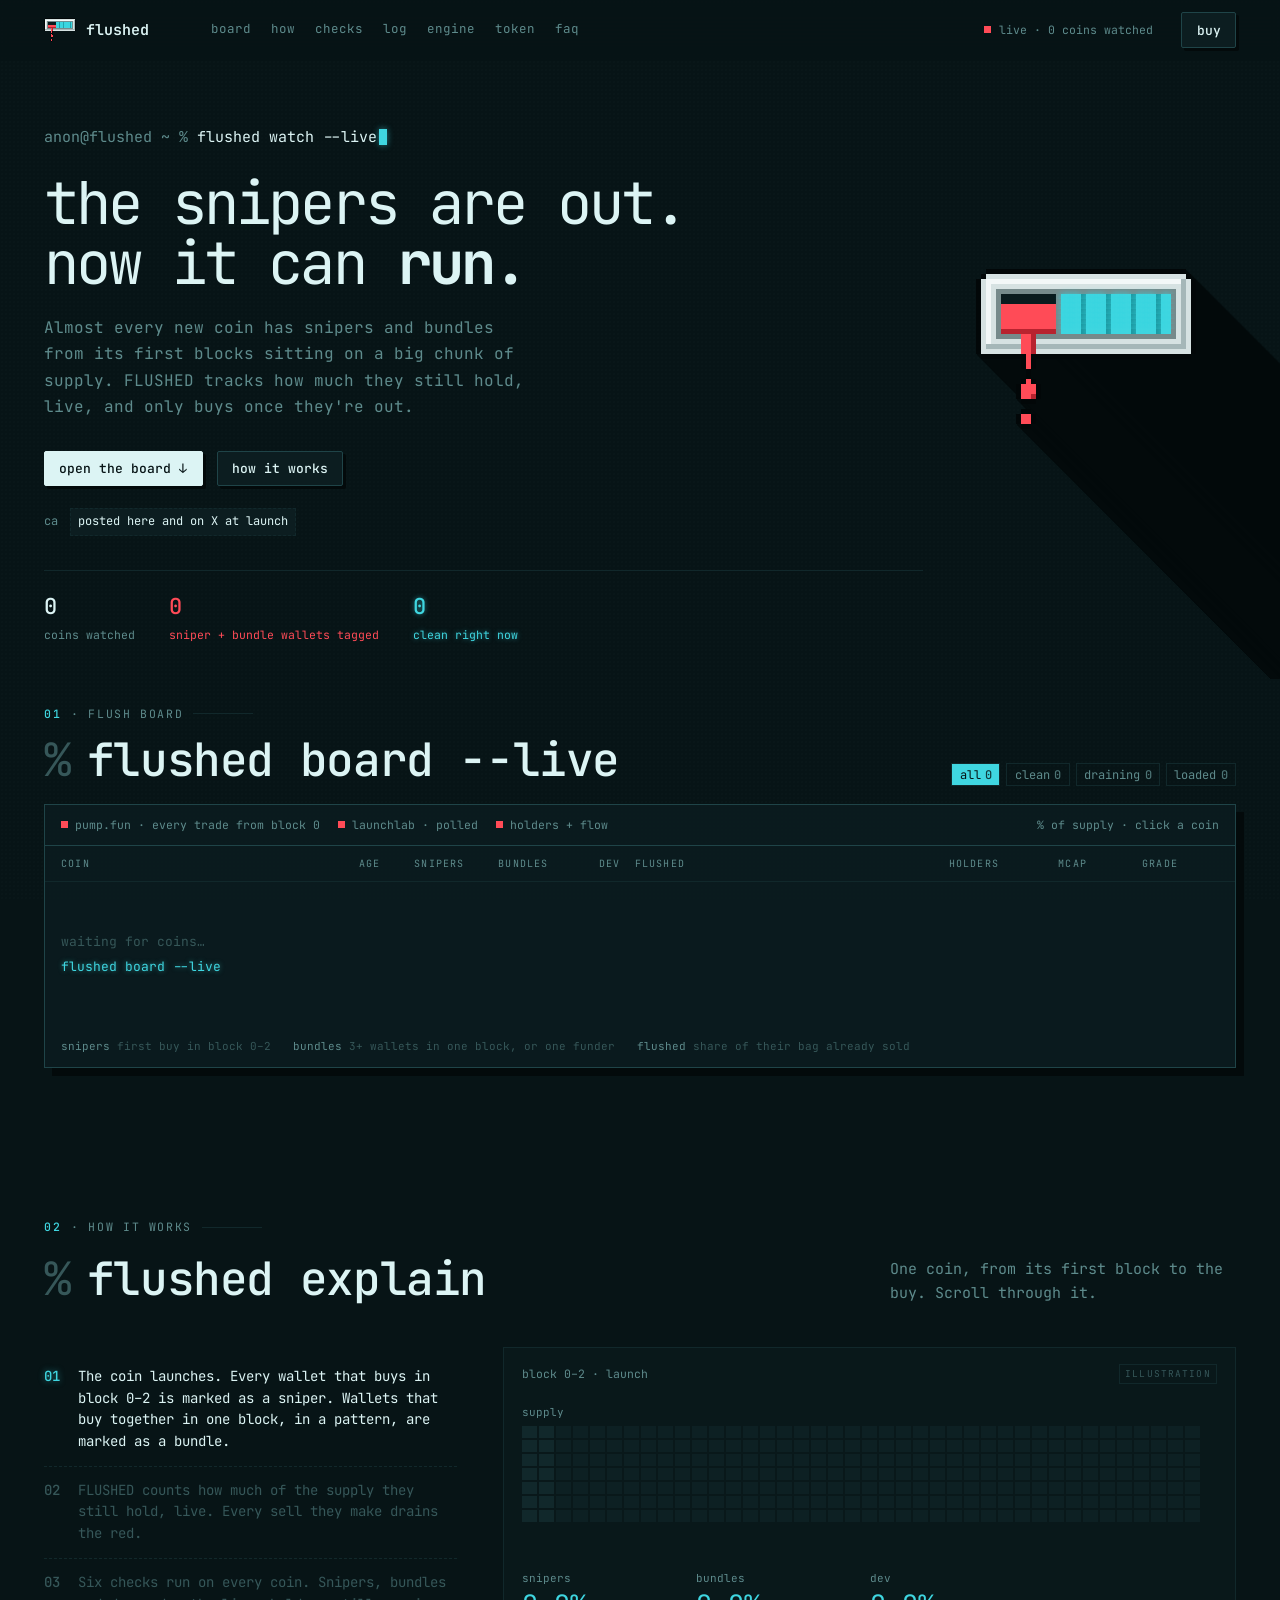
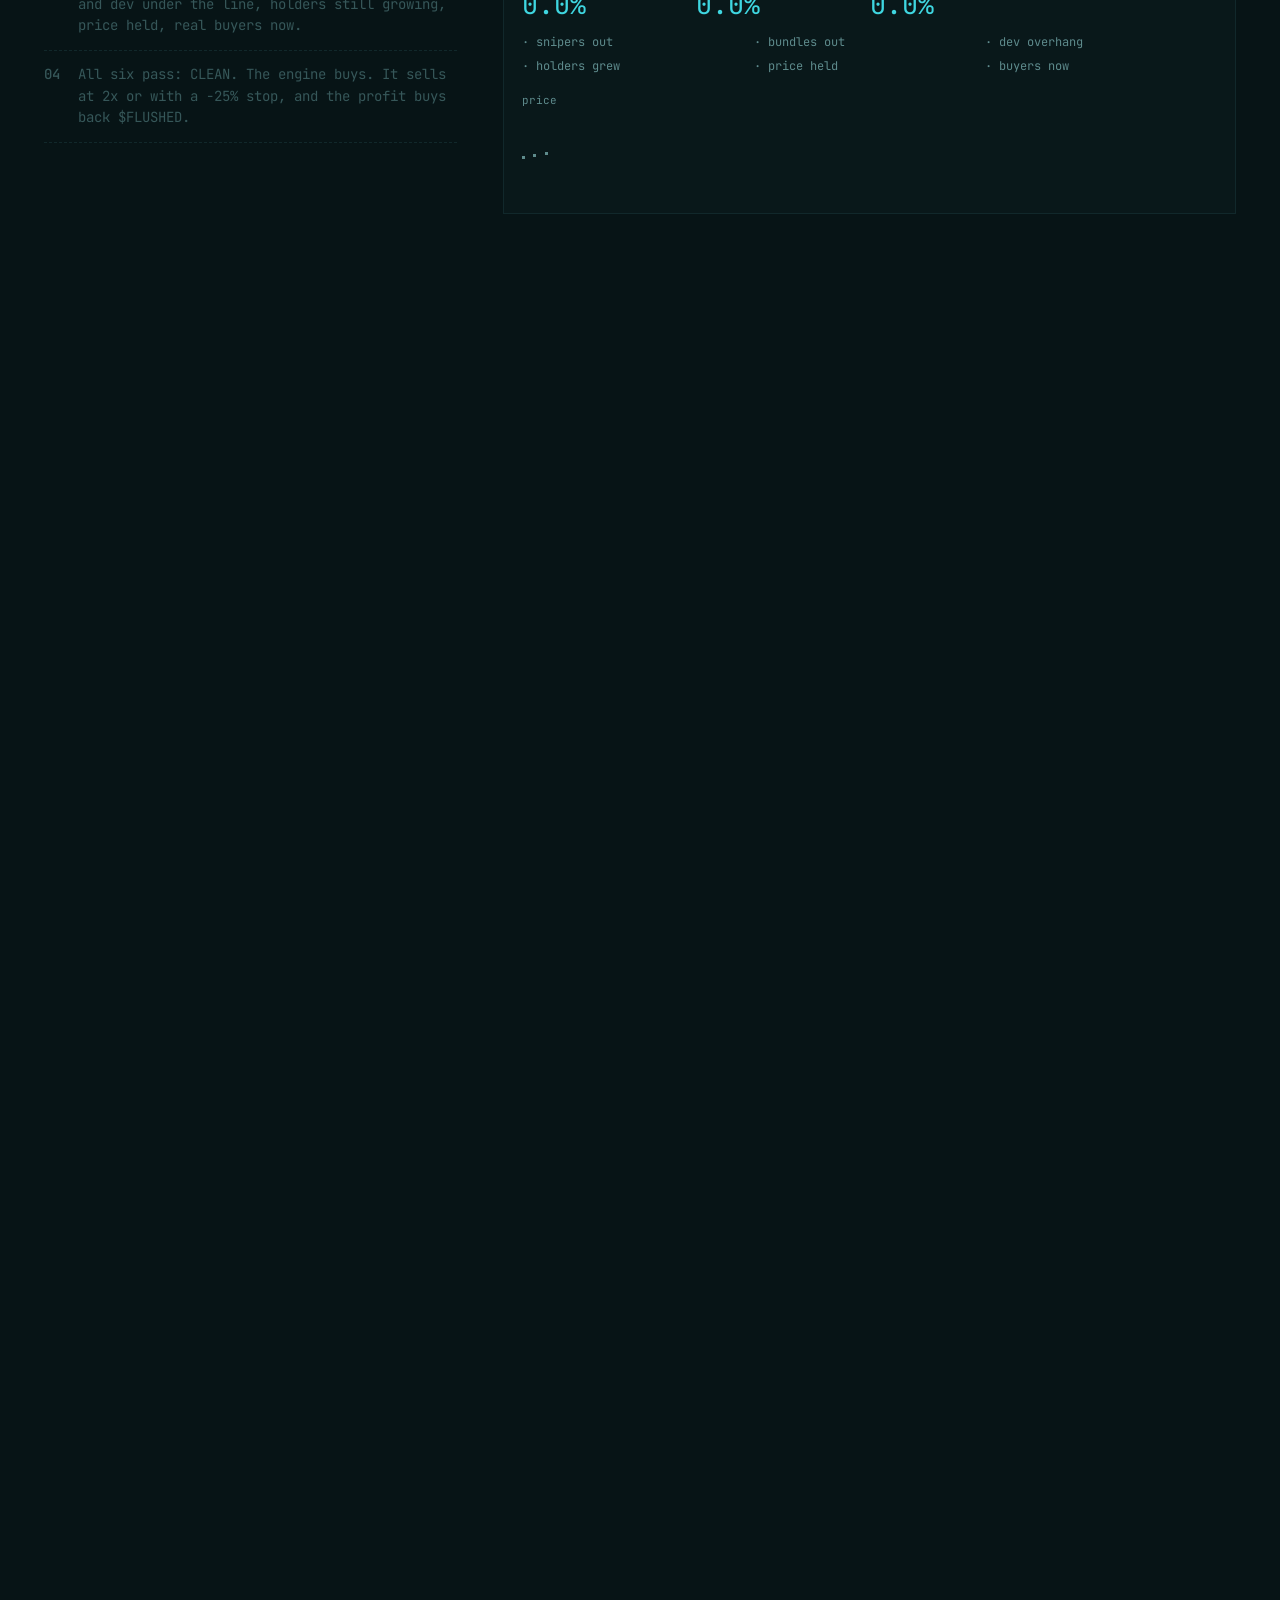
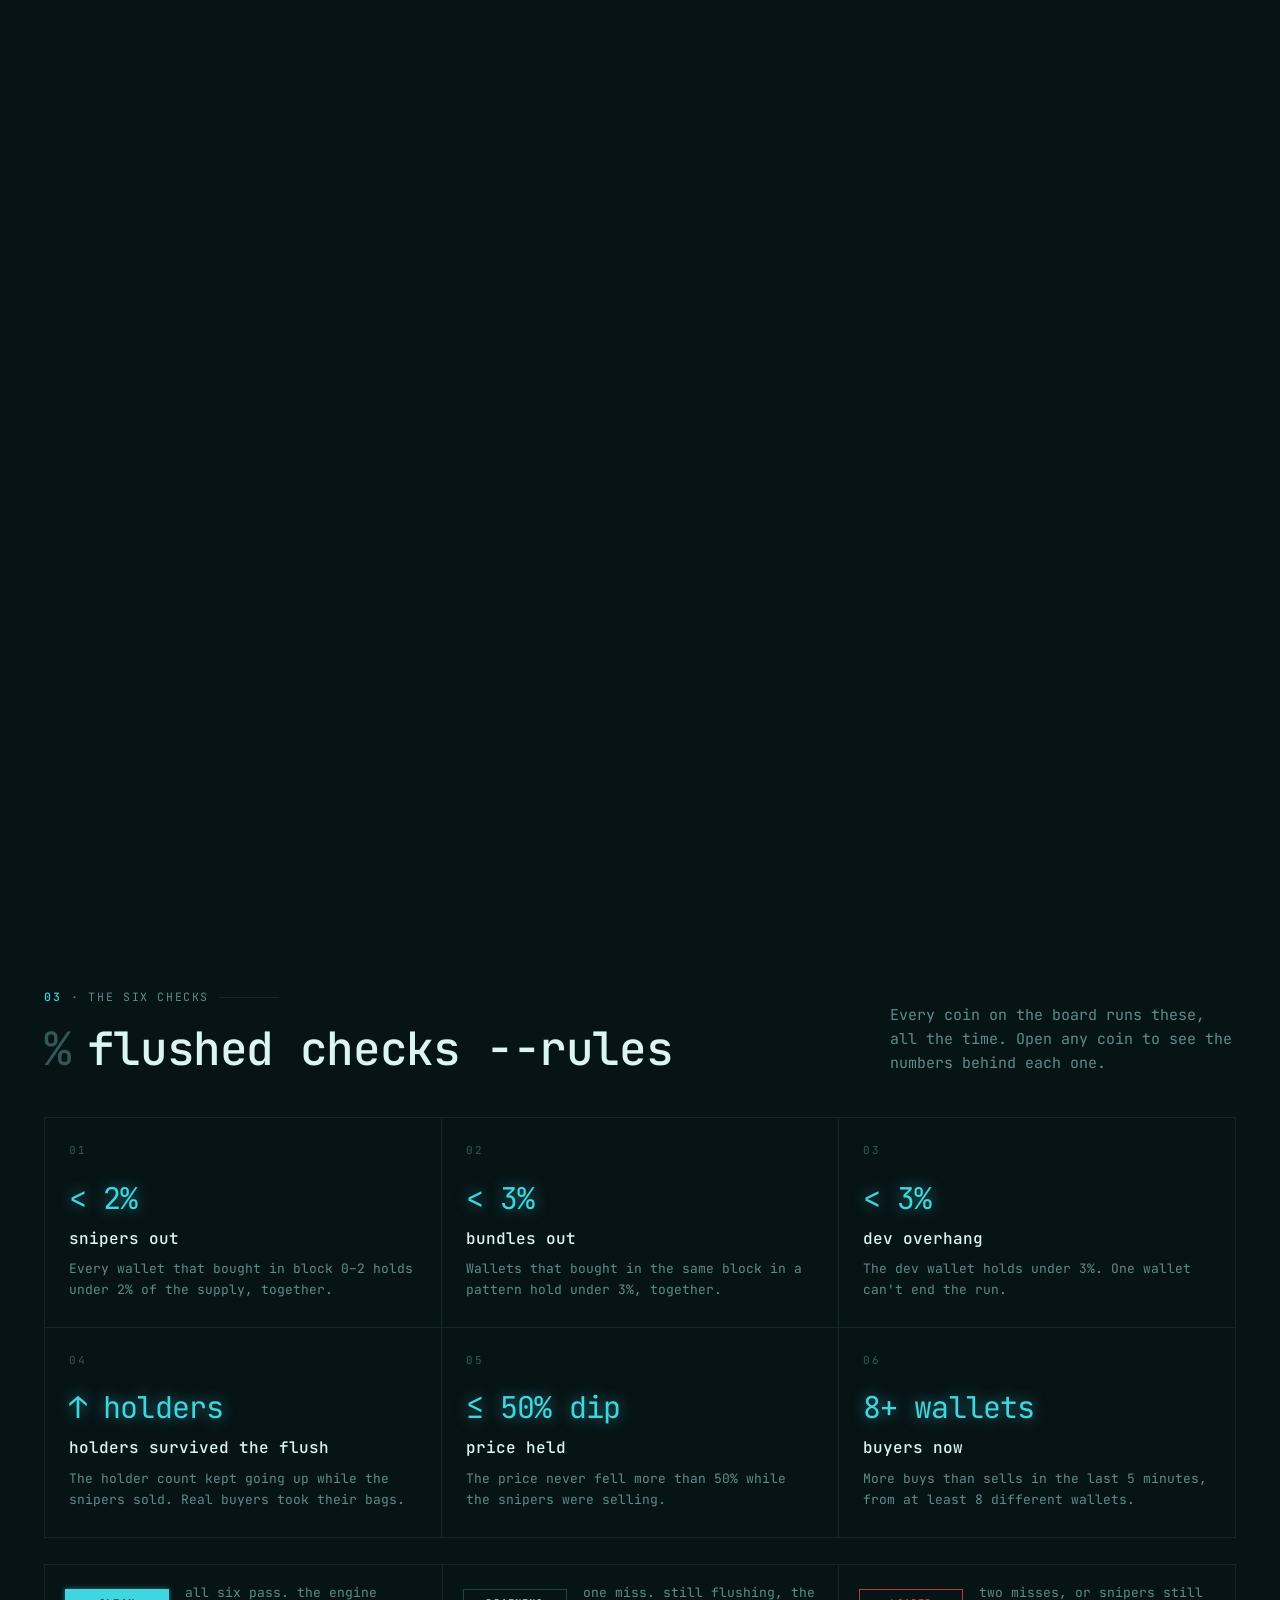
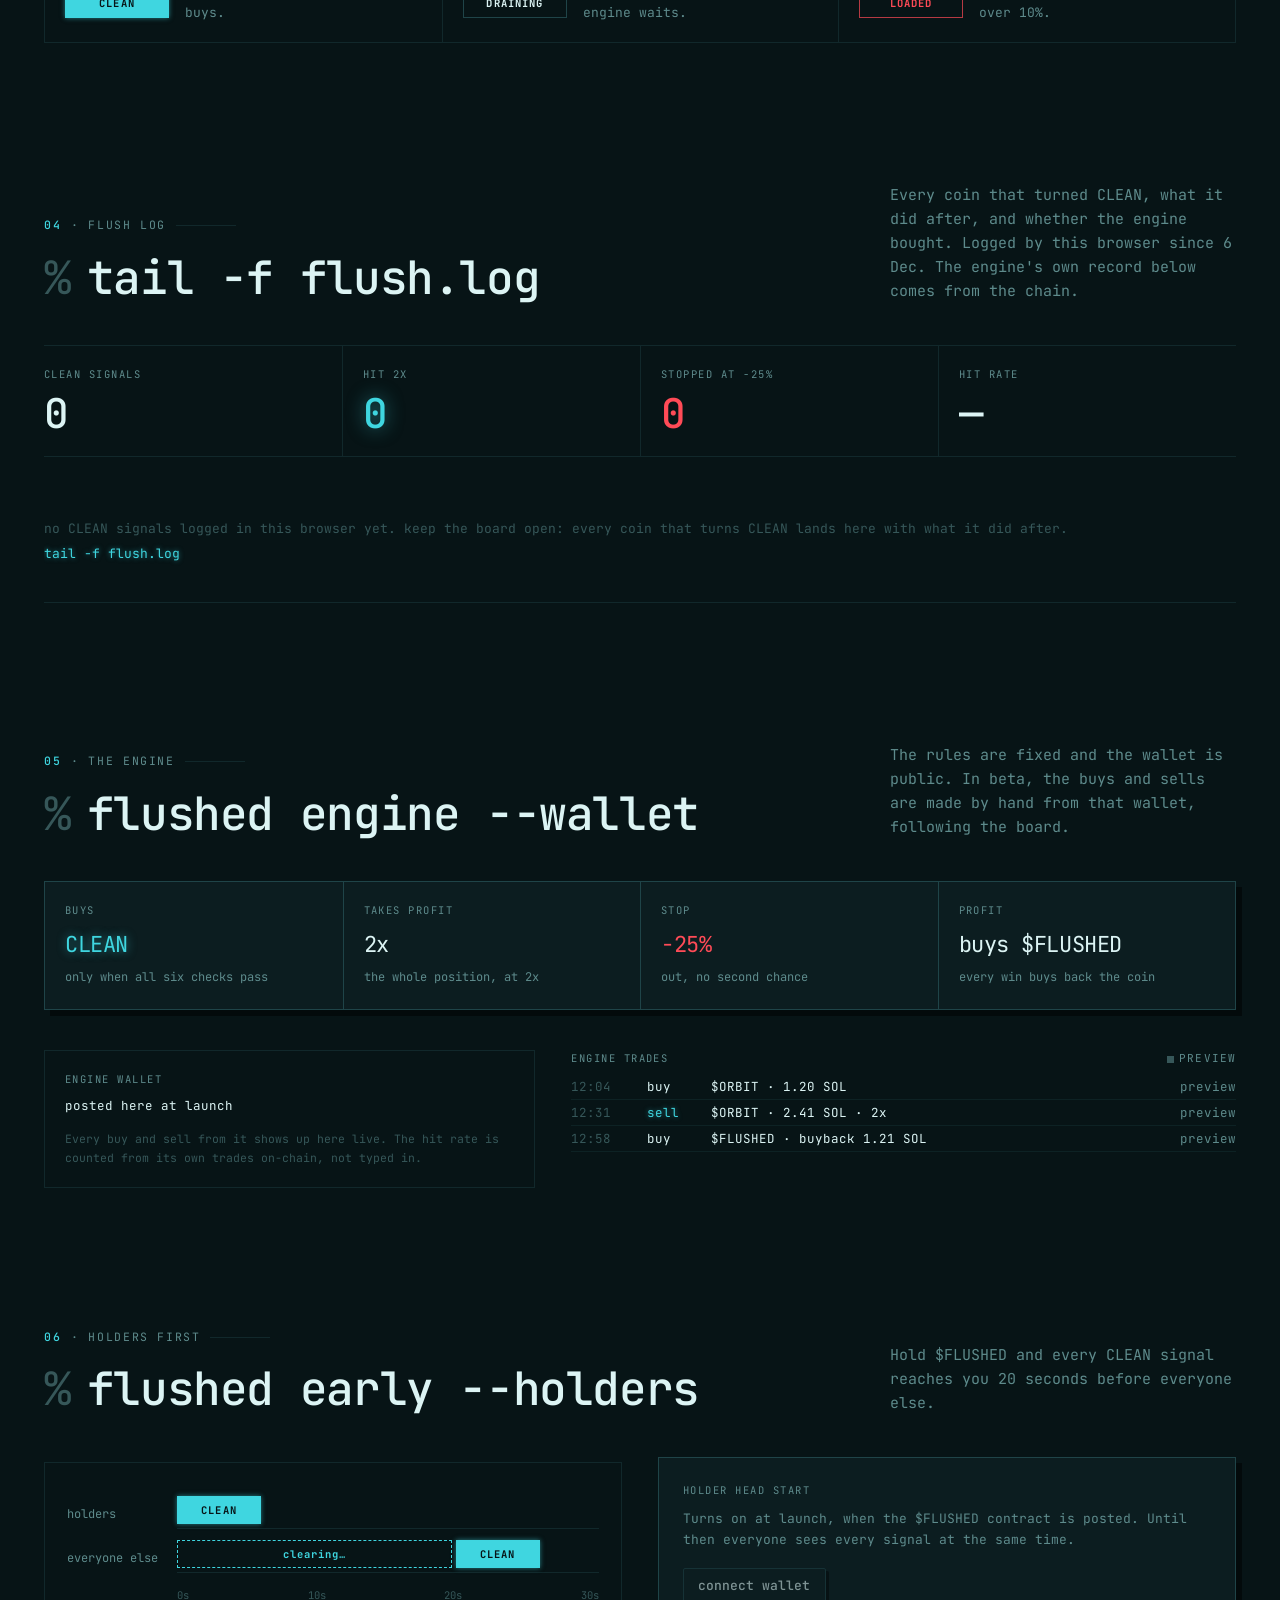
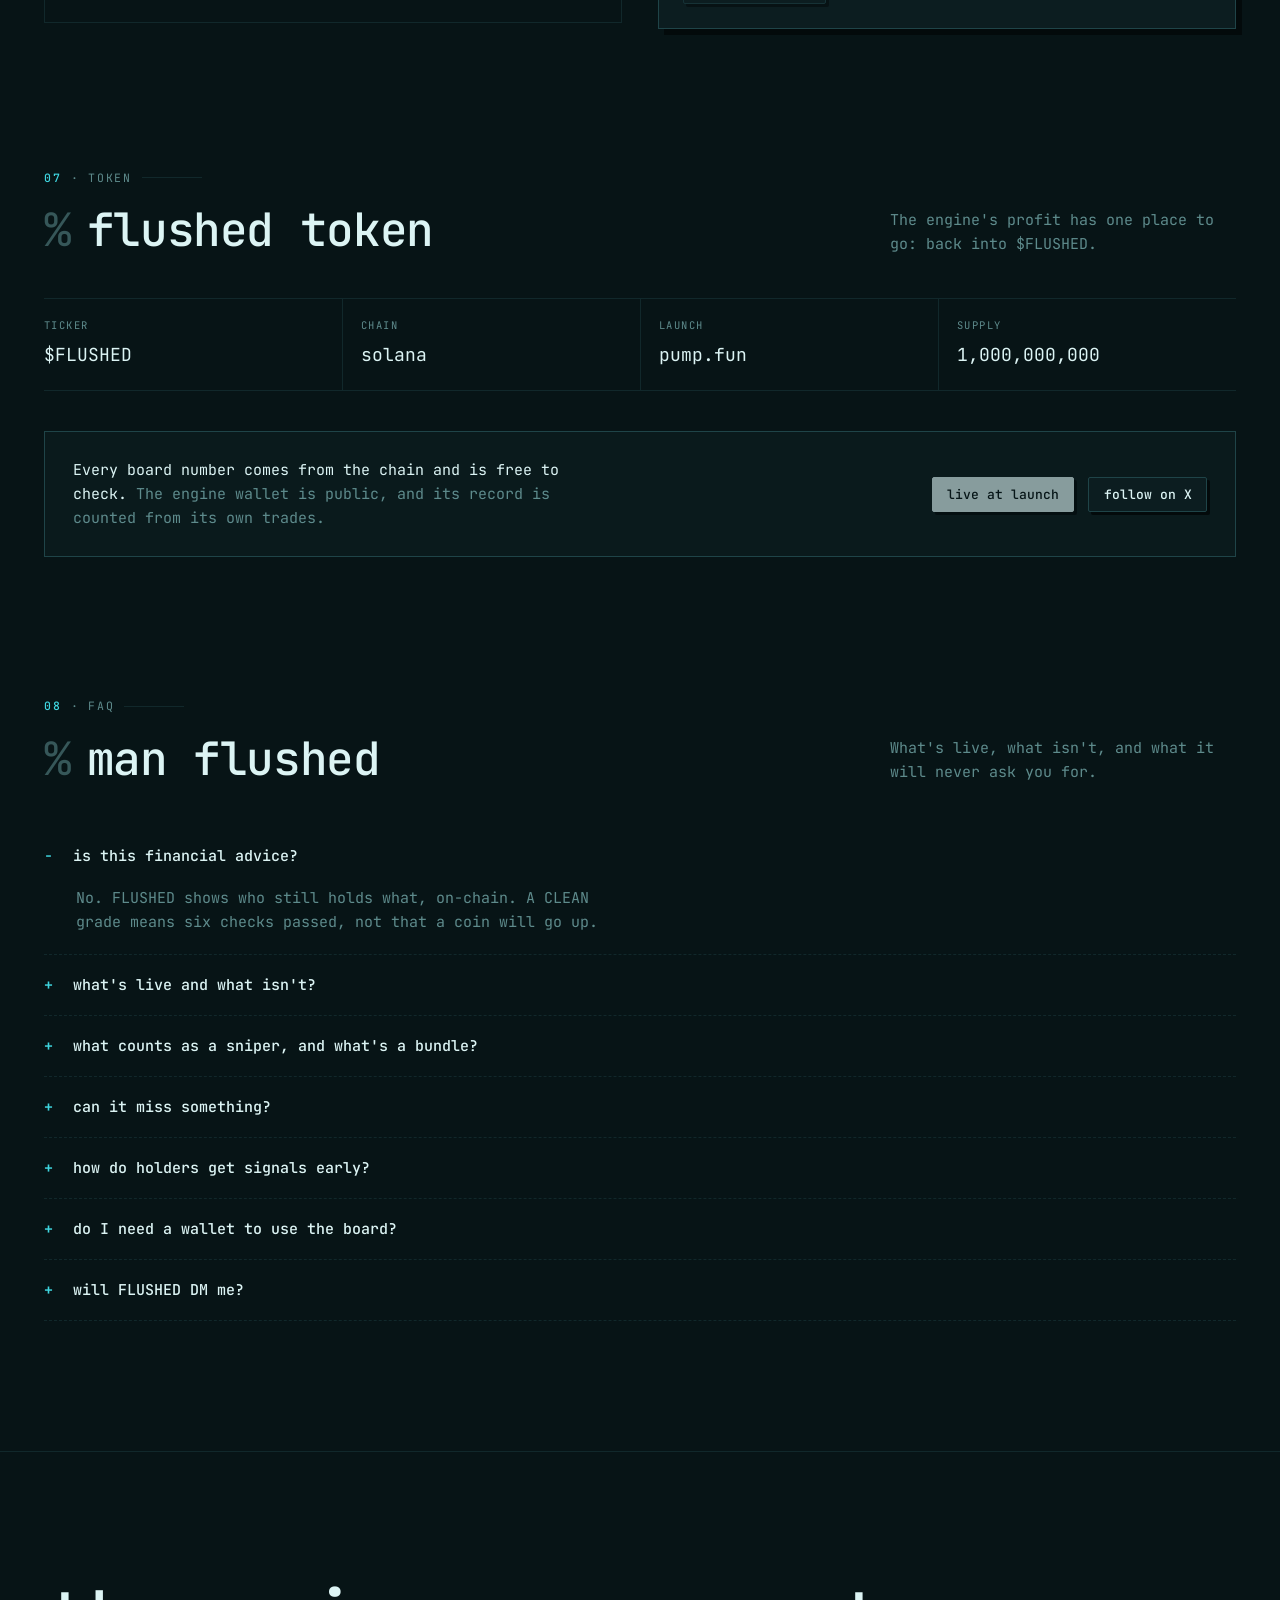
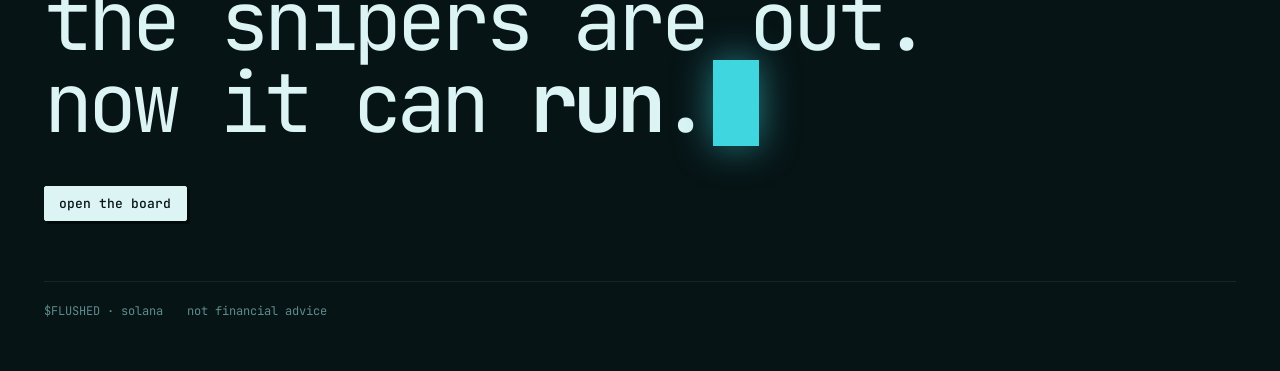
==== src/index.src.html @ ad59701e "FLUSHED: flush board site, graphics, README Co-Authored-By: Claude Opus 5.5 <noreply@anthropic.com> " ====
<!doctype html>
<html lang="en" data-theme="drain">
<head>
<meta charset="utf-8"><meta name="viewport" content="width=device-width,initial-scale=1,viewport-fit=cover">
<title>FLUSHED — buys when the snipers are out</title>
<meta name="description" content="A buy engine that tracks how much of every new coin snipers and bundles still hold, and only buys once they're out.">
<meta name="theme-color" content="#071416">
<meta property="og:title" content="FLUSHED — buys when the snipers are out"><meta property="og:description" content="Every new coin has snipers waiting to dump. FLUSHED tracks every sniper and bundle bag and buys only once they're flushed out.">
<meta property="og:type" content="website"><meta property="og:image" content="/og.png">
<meta name="twitter:card" content="summary_large_image"><meta name="twitter:image" content="/og.png">
<link rel="icon" href="/fav.png"><link rel="apple-touch-icon" href="/fav.png">
<link rel="preconnect" href="https://fonts.googleapis.com"><link rel="preconnect" href="https://fonts.gstatic.com" crossorigin>
<link href="https://fonts.googleapis.com/css2?family=JetBrains+Mono:wght@400;500;600;700&display=swap" rel="stylesheet">
<link rel="stylesheet" href="site.css">
<style>
/* ===== FLUSHED · "board" layout: the product is the hero. one wide board, rows open into a drawer. ===== */
:root{--w:1240px}
body::before{opacity:.16}
.top .wrap{height:60px}
.nav{margin:0 0 0 34px}
.top .live{display:flex;align-items:center;gap:8px;font-size:11.5px;color:var(--muted);margin-left:auto;white-space:nowrap}
.dot{width:7px;height:7px;background:var(--faint);display:inline-block;flex:none}
.dot.on{background:var(--accent);box-shadow:var(--glow);animation:blink 1.6s steps(1) infinite}
.dot.warn{background:var(--red)}
.k{font-size:10.5px;letter-spacing:.14em;text-transform:uppercase;color:var(--muted)}
.num{font-variant-numeric:tabular-nums}

/* hero */
.hero3{position:relative;overflow:hidden;padding:64px 0 34px}
.hero3 canvas.bg{position:absolute;inset:0;width:100%;height:100%;z-index:0;pointer-events:none}
.hero3 .wrap{display:grid;grid-template-columns:minmax(0,1.5fr) minmax(0,.5fr);gap:20px;align-items:center}
.hero3 h1{text-wrap:balance;font-size:clamp(38px,4.6vw,64px);font-weight:400;letter-spacing:-.05em;line-height:1.02;margin:24px 0 22px}
.hero3 h1 b{font-weight:700}
.hero3 .lede{color:var(--muted);font-size:16px;max-width:48ch;line-height:1.65}
.hero3 .vis{position:relative;height:360px}
.hero3 .vis canvas{position:absolute;inset:0;width:100%;height:100%;image-rendering:pixelated}
.tally{display:flex;gap:34px;margin-top:34px;padding-top:18px;border-top:1px solid var(--hair);font-size:11.5px;color:var(--muted);flex-wrap:wrap}
.tally b{color:var(--ink);font-weight:500;font-size:22px;display:block;letter-spacing:-.02em;margin-bottom:2px}
.tally .acc b{color:var(--accent)} .tally .red b{color:var(--red)}

/* board */
.bsec{position:relative;z-index:1;padding:26px 0 30px}
.bhead{display:flex;align-items:flex-end;justify-content:space-between;gap:20px;flex-wrap:wrap;margin-bottom:18px}
.bhead h2{margin:12px 0 0}
.filters{display:flex;gap:6px;flex-wrap:wrap}
.filters .chip{border:1px solid var(--hair)} .filters .chip b{font-weight:500;margin-left:.4em;opacity:.8}
.board{border:1.5px solid var(--line);background:color-mix(in srgb,var(--paper) 82%,transparent);box-shadow:8px 8px 0 var(--shadow)}
.board .bar{display:flex;align-items:center;gap:18px;padding:11px 16px;border-bottom:1.5px solid var(--line);font-size:11.5px;color:var(--muted);flex-wrap:wrap}
.board .bar .src{display:inline-flex;align-items:center;gap:7px}
.board .bar .r{margin-left:auto}
.brow{display:grid;grid-template-columns:minmax(150px,1.35fr) 46px 70px 70px 58px minmax(140px,1.5fr) 62px 74px 118px;gap:14px;align-items:center;padding:0 16px;min-height:52px;border-bottom:1px solid var(--hair);font-size:13px;cursor:pointer;position:relative}
.brow:hover{background:color-mix(in srgb,var(--accent) 4%,transparent)}
.brow.h{min-height:36px;cursor:default;font-size:10px;letter-spacing:.12em;text-transform:uppercase;color:var(--muted)} .brow.h:hover{background:none}
.brow.open{background:color-mix(in srgb,var(--accent) 7%,transparent)}
.brow.open::before{content:"";position:absolute;left:0;top:10px;bottom:10px;width:2px;background:var(--accent);box-shadow:var(--glow)}
.brow .n{text-align:right;font-variant-numeric:tabular-nums}
.brow .sym{font-weight:700;white-space:nowrap;overflow:hidden;text-overflow:ellipsis}
.brow .sym small{font-weight:400;color:var(--muted);margin-left:8px;font-size:11px}
.brow .mut{color:var(--muted)}
.stag{font-size:9px;letter-spacing:.1em;text-transform:uppercase;color:var(--faint);border:1px solid var(--hair);padding:0 .45em;margin-left:8px;vertical-align:1px;font-weight:400}
.mtr-w{display:flex;align-items:center;gap:10px} .mtr-w .pc{font-size:11px;color:var(--muted);width:3.4em;text-align:right;flex:none}
.mtr{display:flex;gap:2px;height:14px;flex:1;min-width:0} .mtr i{flex:1;background:var(--accent);opacity:.85} .mtr i.r{background:var(--red);opacity:1} .mtr i.e{background:var(--hair);opacity:1}
.gr{display:block;font-size:10.5px;font-weight:700;letter-spacing:.1em;text-align:center;padding:5px 0;border:1.5px solid var(--line);white-space:nowrap;font-style:normal}
.gr.CLEAN{background:var(--accent);color:var(--bg);border-color:var(--accent);box-shadow:var(--glow)}
.gr.DRAINING{color:var(--ink)} .gr.LOADED{color:var(--red);border-color:color-mix(in srgb,var(--red) 70%,transparent)}
.gr.CLEARING{color:var(--accent);border-color:var(--accent);border-style:dashed}
.gr.SCAN{color:var(--faint);border-style:dashed;border-color:var(--faint)}
.bempty{padding:48px 16px;color:var(--faint);font-size:13px;line-height:1.9}
.bfoot{display:flex;gap:22px;flex-wrap:wrap;padding:11px 16px;font-size:11px;color:var(--faint)}
.bfoot b{color:var(--muted);font-weight:400}

/* drawer: sniper map + checklist */
.drawer{border-bottom:1.5px solid var(--line);background:color-mix(in srgb,var(--bg) 55%,var(--paper));padding:24px 16px 26px;display:grid;grid-template-columns:minmax(0,1.45fr) minmax(0,1fr);gap:34px;cursor:default}
.drawer>div{min-width:0}
.drawer .kh{display:flex;gap:4px 10px;align-items:baseline;margin-bottom:10px;flex-wrap:wrap}
.drawer .kh .r{margin-left:auto;font-size:11.5px;color:var(--muted)}
.dmeter{display:block;width:100%;height:58px;image-rendering:pixelated;margin-bottom:14px}
.nums{display:grid;grid-template-columns:repeat(4,1fr);border-top:1px solid var(--hair);border-bottom:1px solid var(--hair);margin-bottom:22px}
.nums>div{padding:10px 12px 12px 0} .nums>div+div{padding-left:12px;border-left:1px solid var(--hair)}
.nums .v{font-size:20px;font-weight:500;margin-top:4px;letter-spacing:-.02em}
.smapw{max-height:330px;overflow:auto;border-top:1px solid var(--hair)}
.smap{width:100%;border-collapse:collapse;font-size:12px}
.smap th{font-weight:400;color:var(--muted);text-align:right;padding:7px 8px;border-bottom:1px solid var(--hair);font-size:10px;letter-spacing:.08em;text-transform:uppercase;position:sticky;top:0;background:color-mix(in srgb,var(--bg) 55%,var(--paper))}
.smap th:first-child,.smap td:first-child,.smap th:nth-child(2),.smap td:nth-child(2){text-align:left}
.smap td{padding:6px 8px;text-align:right;border-bottom:1px solid color-mix(in srgb,var(--hair) 70%,transparent);font-variant-numeric:tabular-nums;white-space:nowrap}
.smap a{color:var(--ink);text-decoration:none} .smap a:hover{color:var(--accent)}
.smap .z{color:var(--faint)}
.tg{font-size:9px;letter-spacing:.1em;text-transform:uppercase;padding:0 .45em;border:1px solid}
.tg.sniper{color:var(--red);border-color:var(--red)} .tg.bundle{color:var(--red);border-color:var(--red);border-style:dashed} .tg.dev{color:var(--ink);border-color:var(--line)}
.cl{margin:0} .cl li{list-style:none;display:grid;grid-template-columns:20px 1fr auto;gap:2px 8px;padding:9px 0;border-bottom:1px dashed var(--hair);font-size:12.5px}
.cl li .ic{font-weight:700} .cl li.ok .ic{color:var(--accent)} .cl li.no .ic{color:var(--red)}
.cl li .th{color:var(--faint);font-size:11px}
.cl li small{grid-column:2/4;color:var(--muted);font-size:11.5px}
.verdict{display:flex;align-items:center;gap:14px;margin-top:18px;flex-wrap:wrap;font-size:12.5px;color:var(--muted)}
.verdict .gr{width:118px} .verdict b{color:var(--ink);font-weight:500}
.dlinks{display:flex;gap:18px;flex-wrap:wrap;margin-top:14px;font-size:12px}
.dlinks a,.dlinks button{color:var(--muted);text-decoration:none;background:none;border:0;font:inherit;cursor:pointer;padding:0} .dlinks a:hover,.dlinks button:hover{color:var(--accent)}
.note{font-size:11.5px;color:var(--faint);margin-top:12px;line-height:1.6}

/* sections */
section.s2{position:relative;z-index:1;padding:120px 0 20px}
.head2{display:grid;grid-template-columns:minmax(0,1.4fr) minmax(0,.6fr);gap:40px;align-items:end;margin-bottom:42px}
.head2 h2{margin-bottom:0}
.head2 .lede{justify-self:end;max-width:46ch}

/* how: pinned illustration */
.howpin{height:330vh}
.howpin .stick{position:sticky;top:74px}
.howgrid{display:grid;grid-template-columns:minmax(0,.72fr) minmax(0,1.28fr);gap:46px;align-items:start}
.beats{margin-top:6px}
.beats li{list-style:none;display:grid;grid-template-columns:2.4em 1fr;padding:13px 0;border-bottom:1px dashed var(--hair);color:var(--faint);font-size:14px;line-height:1.55;transition:color .25s}
.beats li b{font-weight:500} .beats li.done{color:var(--muted)} .beats li.on{color:var(--ink)} .beats li.on b{color:var(--accent);text-shadow:var(--glow)}
.illo{border:1px solid var(--hair);background:color-mix(in srgb,var(--paper) 55%,transparent);padding:16px 18px 14px}
.illo .hd{display:flex;justify-content:space-between;align-items:center;font-size:11.5px;color:var(--muted);margin-bottom:12px}
#howCv{display:block;width:100%}

/* checks */
.ckgrid{display:grid;grid-template-columns:repeat(3,1fr);border-top:1px solid var(--hair);border-left:1px solid var(--hair)}
.ck{padding:24px 24px 26px;border-right:1px solid var(--hair);border-bottom:1px solid var(--hair)}
.ck .no{font-size:11px;color:var(--faint);letter-spacing:.14em}
.ck .th{font-size:30px;color:var(--accent);margin:14px 0 4px;letter-spacing:-.03em;text-shadow:var(--glow)}
.ck h3{font-size:16px;font-weight:500;margin:0 0 8px}
.ck p{color:var(--muted);font-size:13px;line-height:1.6}
.legend{display:grid;grid-template-columns:repeat(3,1fr);margin-top:26px;border:1px solid var(--hair)}
.legend>div{padding:18px 20px;display:flex;gap:16px;align-items:center;font-size:13px;color:var(--muted)} .legend>div+div{border-left:1px solid var(--hair)}
.legend .gr{width:104px;flex:none}

/* log + engine */
.stats4{display:grid;grid-template-columns:repeat(4,1fr);border-top:1px solid var(--hair);border-bottom:1px solid var(--hair)}
.stats4>div{padding:20px 20px 22px 0} .stats4>div+div{padding-left:20px;border-left:1px solid var(--hair)}
.stats4 .v{font-size:clamp(28px,3.2vw,44px);font-weight:500;letter-spacing:-.04em;margin-top:10px;line-height:1}
.tbl{width:100%;border-collapse:collapse;font-size:12.5px}
.tbl th{font-weight:400;color:var(--muted);text-align:left;padding:10px 10px 10px 0;border-bottom:1px solid var(--hair);font-size:10px;letter-spacing:.12em;text-transform:uppercase}
.tbl td{padding:11px 10px 11px 0;border-bottom:1px solid color-mix(in srgb,var(--hair) 70%,transparent);white-space:nowrap;font-variant-numeric:tabular-nums}
.tbl a{color:var(--ink);text-decoration:none} .tbl a:hover{color:var(--accent)}
.tbl .win{color:var(--accent)} .tbl .stop{color:var(--red)} .tbl .z{color:var(--faint)}
.tblw{overflow-x:auto;margin-top:24px}
.empty2{padding:36px 0;color:var(--faint);font-size:13px;line-height:1.9;border-bottom:1px solid var(--hair)}
.rules{display:grid;grid-template-columns:repeat(4,1fr);border:1.5px solid var(--line);background:var(--paper);box-shadow:6px 6px 0 var(--shadow)}
.rules>div{padding:20px 20px 22px} .rules>div+div{border-left:1px solid var(--line)}
.rules .v{font-size:22px;margin-top:8px;letter-spacing:-.02em} .rules .v.acc{text-shadow:var(--glow)}
.rules p{font-size:12px;color:var(--muted);margin-top:6px}
.ewrap{display:grid;grid-template-columns:minmax(0,.85fr) minmax(0,1.15fr);gap:36px;margin-top:40px;align-items:start}
.wbox{border:1px solid var(--hair);padding:20px}
.wbox code{display:block;font-family:var(--mono);font-size:12.5px;color:var(--ink);word-break:break-all;margin:8px 0 14px}
.feed{font-size:12.5px;line-height:2}
.feed div{display:grid;grid-template-columns:64px 52px 1fr auto;gap:12px;border-bottom:1px solid color-mix(in srgb,var(--hair) 70%,transparent)}
.feed .t{color:var(--faint)} .feed a{color:var(--muted);text-decoration:none} .feed a:hover{color:var(--accent)}

/* holders first */
.gate{display:grid;grid-template-columns:minmax(0,1fr) minmax(0,1fr);gap:36px;align-items:center}
.tline{border:1px solid var(--hair);padding:22px 22px 18px}
.lane{display:grid;grid-template-columns:96px 1fr;align-items:center;gap:14px;margin:14px 0;font-size:12px;color:var(--muted)}
.track{position:relative;height:30px;border-bottom:1px solid var(--hair)}
.track .gr{position:absolute;bottom:4px;width:84px}
.axis{display:flex;justify-content:space-between;margin-left:110px;font-size:10.5px;color:var(--faint)}
.gbox{border:1.5px solid var(--line);background:var(--paper);box-shadow:6px 6px 0 var(--shadow);padding:24px}
.gbox .st{font-size:13px;color:var(--muted);margin:10px 0 18px;line-height:1.6}

/* token */
.facts{display:grid;grid-template-columns:repeat(4,1fr);border-top:1px solid var(--hair);border-bottom:1px solid var(--hair)}
.facts>div{padding:18px 18px 20px 0} .facts>div+div{padding-left:18px;border-left:1px solid var(--hair)} .facts .v{font-size:18px;margin-top:8px}
.callout{display:flex;align-items:center;gap:24px;justify-content:space-between;margin-top:40px;padding:26px 28px;border:1px solid var(--line);background:color-mix(in srgb,var(--paper) 70%,transparent);flex-wrap:wrap}
.callout p{font-size:15px;line-height:1.6;max-width:56ch} .callout p span{color:var(--muted)}

footer.f3{position:relative;z-index:1;border-top:1px solid var(--hair);padding:130px 0 50px;overflow:hidden;margin-top:110px}
footer.f3 .big{text-wrap:balance;font-size:clamp(34px,6.4vw,96px);letter-spacing:-.06em;line-height:.95;font-weight:400} footer.f3 .big b{font-weight:700}
footer.f3 .fine{display:flex;gap:24px;flex-wrap:wrap;margin-top:60px;font-size:12px;color:var(--muted);border-top:1px solid var(--hair);padding-top:20px}
#dbg{position:fixed;right:10px;bottom:10px;z-index:50;background:var(--paper);border:1px solid var(--line);font-size:11px;padding:10px 12px;max-width:340px;white-space:pre-wrap;color:var(--muted)}

@media (max-width:1080px){
  .brow{grid-template-columns:minmax(120px,1.3fr) 64px 64px 54px minmax(110px,1.3fr) 108px} .brow .c-age,.brow .c-hold,.brow .c-mcap{display:none}
}
@media (max-width:860px){
  .hero3{padding:34px 0 20px} .hero3 .wrap{grid-template-columns:1fr} .hero3 .vis{height:200px;order:-1}
  .top .live{display:none} .top .btn{margin-left:auto}
  .brow{grid-template-columns:1fr 92px;grid-template-areas:"sym gr" "mt mt" "nums nums";gap:8px 12px;padding:12px 14px;min-height:0}
  .brow.h{display:none} .brow .c-sym{grid-area:sym} .brow .c-gr{grid-area:gr} .brow .c-mt{grid-area:mt}
  .brow .c-sn,.brow .c-bu,.brow .c-dev{display:none} .brow .c-nums{grid-area:nums;display:flex!important;gap:14px;font-size:11.5px;color:var(--muted)}
  .drawer{grid-template-columns:1fr;gap:26px;padding:18px 14px}
  .nums{grid-template-columns:1fr 1fr} .nums>div:nth-child(3){padding-left:0;border-left:0} .nums>div:nth-child(n+3){border-top:1px solid var(--hair)}
  .head2{grid-template-columns:1fr;gap:12px} .head2 .lede{justify-self:start}
  .howpin{height:auto} .howpin .stick{position:static} .howgrid{grid-template-columns:1fr;gap:24px} .beats li{color:var(--ink)}
  .ckgrid{grid-template-columns:1fr} .legend{grid-template-columns:1fr} .legend>div+div{border-left:0;border-top:1px solid var(--hair)}
  .stats4,.facts,.rules{grid-template-columns:1fr 1fr} .stats4>div:nth-child(3),.facts>div:nth-child(3){padding-left:0;border-left:0}
  .stats4>div:nth-child(n+3),.facts>div:nth-child(n+3){border-top:1px solid var(--hair)} .rules>div:nth-child(3){border-left:0} .rules>div:nth-child(n+3){border-top:1px solid var(--line)}
  .ewrap,.gate{grid-template-columns:1fr}
  .feed div{grid-template-columns:60px 44px 1fr} .feed div a{display:none}
  section.s2{padding-top:84px}
  h2{font-size:clamp(23px,6.4vw,32px)} .track .gr{width:30%!important} .track .gr.CLEARING{width:calc(66% - 4px)!important} .lane{grid-template-columns:70px 1fr} .axis{margin-left:84px}
  .bhead h2{margin-top:8px}
}
.c-nums{display:none}
</style>
</head>
<body>

<header class="top" id="top"><div class="wrap">
  <a class="brand" href="#hero"><canvas id="logo"></canvas>flushed</a>
  <nav class="nav"><a href="#board">board</a><a href="#how">how</a><a href="#checks">checks</a><a href="#log">log</a><a href="#engine">engine</a><a href="#token">token</a><a href="#faq">faq</a></nav>
  <span class="live"><i class="dot" id="topDot"></i><span id="topLive">connecting…</span></span>
  <a class="btn" id="buyTop" href="#token">buy</a>
</div></header>

<section class="hero3" id="hero">
  <canvas class="bg" id="heroBg"></canvas>
  <div class="wrap">
    <div>
      <div class="prompt"><span>anon@flushed ~ %</span> <span class="cmd" id="typed"></span><span class="cur"></span></div>
      <h1>the snipers are out.<br>now it can <b>run.</b></h1>
      <p class="lede">Almost every new coin has snipers and bundles from its first blocks sitting on a big chunk of supply. FLUSHED tracks how much they still hold, live, and only buys once they're out.</p>
      <div class="ctas"><a class="btn pri" href="#board">open the board ↓</a><a class="btn" href="#how">how it works</a></div>
      <div class="ca"><span>ca</span><code id="ca">posted here and on X at launch</code><button class="chip" id="copy" hidden>copy</button></div>
      <div class="tally">
        <div><b class="num" id="tWatch">0</b>coins watched</div>
        <div class="red"><b class="num" id="tTagged">0</b>sniper + bundle wallets tagged</div>
        <div class="acc"><b class="num" id="tClean">0</b>clean right now</div>
      </div>
    </div>
    <div class="vis" id="heroVis"><canvas id="heroFg"></canvas></div>
  </div>
</section>

<section class="bsec" id="board"><div class="wrap">
  <div class="bhead">
    <div><div class="eyebrow"><b>01</b> · flush board <i></i></div><h2><span class="pr">%</span>flushed board --live</h2></div>
    <div class="filters" id="filters"><button class="chip on" data-f="all">all<b id="fAll">0</b></button><button class="chip" data-f="CLEAN">clean<b id="fC">0</b></button><button class="chip" data-f="DRAINING">draining<b id="fD">0</b></button><button class="chip" data-f="LOADED">loaded<b id="fL">0</b></button></div>
  </div>
  <div class="board">
    <div class="bar"><span class="src"><i class="dot" id="dPump"></i>pump.fun · every trade from block 0</span><span class="src"><i class="dot" id="dLab"></i>launchlab · polled</span><span class="src"><i class="dot" id="dJup"></i>holders + flow</span><span class="r" id="bUpd">% of supply · click a coin</span></div>
    <div class="brow h"><span>coin</span><span class="c-age n">age</span><span class="c-sn n">snipers</span><span class="c-bu n">bundles</span><span class="c-dev n">dev</span><span class="c-mt">flushed</span><span class="c-hold n">holders</span><span class="c-mcap n">mcap</span><span class="c-gr" style="text-align:center">grade</span></div>
    <div id="rows"><div class="bempty">connecting to pump.fun and launchlab…<br><span class="acc">flushed board --live</span></div></div>
    <div class="bfoot" id="bfoot"></div>
  </div>
</div></section>

<section class="s2 howpin" id="how"><div class="stick"><div class="wrap">
  <div class="head2">
    <div><div class="eyebrow"><b>02</b> · how it works <i></i></div><h2><span class="pr">%</span>flushed explain</h2></div>
    <p class="lede">One coin, from its first block to the buy. Scroll through it.</p>
  </div>
  <div class="howgrid">
    <ol class="beats" id="beats">
      <li><b>01</b>The coin launches. Every wallet that buys in block 0–2 is marked as a sniper. Wallets that buy together in one block, in a pattern, are marked as a bundle.</li>
      <li><b>02</b>FLUSHED counts how much of the supply they still hold, live. Every sell they make drains the red.</li>
      <li><b>03</b>Six checks run on every coin. Snipers, bundles and dev under the line, holders still growing, price held, real buyers now.</li>
      <li><b>04</b>All six pass: CLEAN. The engine buys. It sells at 2x or with a −25% stop, and the profit buys back $FLUSHED.</li>
    </ol>
    <div class="illo"><div class="hd"><span id="howHd">block 0 · launch</span><span class="tag">illustration</span></div><canvas id="howCv"></canvas></div>
  </div>
</div></div></section>

<section class="s2" id="checks"><div class="wrap">
  <div class="head2">
    <div><div class="eyebrow"><b>03</b> · the six checks <i></i></div><h2><span class="pr">%</span>flushed checks --rules</h2></div>
    <p class="lede">Every coin on the board runs these, all the time. Open any coin to see the numbers behind each one.</p>
  </div>
  <div class="ckgrid">
    <div class="ck"><div class="no">01</div><div class="th">&lt; 2%</div><h3>snipers out</h3><p>Every wallet that bought in block 0–2 holds under 2% of the supply, together.</p></div>
    <div class="ck"><div class="no">02</div><div class="th">&lt; 3%</div><h3>bundles out</h3><p>Wallets that bought in the same block in a pattern hold under 3%, together.</p></div>
    <div class="ck"><div class="no">03</div><div class="th">&lt; 3%</div><h3>dev overhang</h3><p>The dev wallet holds under 3%. One wallet can't end the run.</p></div>
    <div class="ck"><div class="no">04</div><div class="th">↑ holders</div><h3>holders survived the flush</h3><p>The holder count kept going up while the snipers sold. Real buyers took their bags.</p></div>
    <div class="ck"><div class="no">05</div><div class="th">≤ 50% dip</div><h3>price held</h3><p>The price never fell more than 50% while the snipers were selling.</p></div>
    <div class="ck"><div class="no">06</div><div class="th">8+ wallets</div><h3>buyers now</h3><p>More buys than sells in the last 5 minutes, from at least 8 different wallets.</p></div>
  </div>
  <div class="legend">
    <div><span class="gr CLEAN">CLEAN</span>all six pass. the engine buys.</div>
    <div><span class="gr DRAINING">DRAINING</span>one miss. still flushing, the engine waits.</div>
    <div><span class="gr LOADED">LOADED</span>two misses, or snipers still over 10%.</div>
  </div>
</div></section>

<section class="s2" id="log"><div class="wrap">
  <div class="head2">
    <div><div class="eyebrow"><b>04</b> · flush log <i></i></div><h2><span class="pr">%</span>tail -f flush.log</h2></div>
    <p class="lede">Every coin that turned CLEAN, what it did after, and whether the engine bought. <span id="logSince"></span></p>
  </div>
  <div class="stats4">
    <div><div class="k">clean signals</div><div class="v num" id="lN">0</div></div>
    <div><div class="k">hit 2x</div><div class="v num acc" id="lW">0</div></div>
    <div><div class="k">stopped at −25%</div><div class="v num red" id="lS">0</div></div>
    <div><div class="k">hit rate</div><div class="v num" id="lR">—</div></div>
  </div>
  <div class="tblw" id="logT"></div>
</div></section>

<section class="s2" id="engine"><div class="wrap">
  <div class="head2">
    <div><div class="eyebrow"><b>05</b> · the engine <i></i></div><h2><span class="pr">%</span>flushed engine --wallet</h2></div>
    <p class="lede">The rules are fixed and the wallet is public. In beta, the buys and sells are made by hand from that wallet, following the board.</p>
  </div>
  <div class="rules">
    <div><div class="k">buys</div><div class="v acc">CLEAN</div><p>only when all six checks pass</p></div>
    <div><div class="k">takes profit</div><div class="v">2x</div><p>the whole position, at 2x</p></div>
    <div><div class="k">stop</div><div class="v red">−25%</div><p>out, no second chance</p></div>
    <div><div class="k">profit</div><div class="v">buys $FLUSHED</div><p>every win buys back the coin</p></div>
  </div>
  <div class="ewrap">
    <div class="wbox" id="eBox"></div>
    <div><div class="kh" style="display:flex;gap:10px;margin-bottom:6px"><span class="k">engine trades</span><span class="lamp" id="eLamp" style="margin-left:auto">beta</span></div><div class="feed" id="eFeed"></div></div>
  </div>
</div></section>

<section class="s2" id="early"><div class="wrap">
  <div class="head2">
    <div><div class="eyebrow"><b>06</b> · holders first <i></i></div><h2><span class="pr">%</span>flushed early --holders</h2></div>
    <p class="lede">Hold $FLUSHED and every CLEAN signal reaches you 20 seconds before everyone else.</p>
  </div>
  <div class="gate">
    <div class="tline">
      <div class="lane"><span>holders</span><div class="track"><span class="gr CLEAN" style="left:0">CLEAN</span></div></div>
      <div class="lane"><span>everyone else</span><div class="track"><span class="gr CLEARING" style="left:0;width:calc(66% - 4px)">clearing…</span><span class="gr CLEAN" style="left:66%">CLEAN</span></div></div>
      <div class="axis"><span>0s</span><span>10s</span><span>20s</span><span>30s</span></div>
    </div>
    <div class="gbox" id="gBox"></div>
  </div>
</div></section>

<section class="s2" id="token"><div class="wrap">
  <div class="head2">
    <div><div class="eyebrow"><b>07</b> · token <i></i></div><h2><span class="pr">%</span>flushed token</h2></div>
    <p class="lede">The engine's profit has one place to go: back into $FLUSHED.</p>
  </div>
  <div class="facts">
    <div><div class="k">ticker</div><div class="v">$FLUSHED</div></div>
    <div><div class="k">chain</div><div class="v">solana</div></div>
    <div><div class="k">launch</div><div class="v">pump.fun</div></div>
    <div><div class="k">supply</div><div class="v">1,000,000,000</div></div>
  </div>
  <div class="callout"><p>Every board number comes from the chain and is free to check. <span>The engine wallet is public, and its record is counted from its own trades.</span></p>
    <div class="ctas" style="margin-top:0"><a class="btn pri" id="buy" href="#">buy on pump.fun</a><a class="btn" id="xlink" href="#">follow on X</a></div></div>
</div></section>

<section class="s2" id="faq"><div class="wrap">
  <div class="head2">
    <div><div class="eyebrow"><b>08</b> · faq <i></i></div><h2><span class="pr">%</span>man flushed</h2></div>
    <p class="lede">What's live, what isn't, and what it will never ask you for.</p>
  </div>
  <div class="man">
    <details open><summary>is this financial advice?</summary><p>No. FLUSHED shows who still holds what, on-chain. A CLEAN grade means six checks passed, not that a coin will go up.</p></details>
    <details><summary>what's live and what isn't?</summary><p>Live: new pump.fun coins, every trade decoded on-chain from the first block; LaunchLab coins, polled every few seconds; holder counts and 5-minute flow from Jupiter. Coins that were already running when you opened the page get their first blocks read back and their bags from a holder snapshot, refreshed every few minutes. The engine is beta: its trades are made by hand from the public wallet.</p></details>
    <details><summary>what counts as a sniper, and what's a bundle?</summary><p>A sniper is any wallet whose first buy lands in block 0, 1 or 2. A bundle is a group of 3+ wallets buying in the same block in the first few blocks, or early wallets funded from the same address within a few blocks of each other. The dev wallet is counted on its own.</p></details>
    <details><summary>can it miss something?</summary><p>Yes. A sniper that moves its bag to a fresh wallet instead of selling shows up on the next holder snapshot, not instantly. Wallets outside the top 100 holders count as zero. "verify bags" in a coin's drawer re-checks every tagged wallet against the chain.</p></details>
    <details><summary>how do holders get signals early?</summary><p>Connect a wallet that holds $FLUSHED. Every CLEAN shows up for you the moment it happens. Everyone else sees "clearing…" for 20 seconds first.</p></details>
    <details><summary>do I need a wallet to use the board?</summary><p>No. The board, the sniper maps and the log are free and need nothing. Never paste a seed phrase or private key anywhere.</p></details>
    <details><summary>will FLUSHED DM me?</summary><p>Never. Anyone who does is not us.</p></details>
  </div>
</div></section>

<footer class="f3"><div class="wrap">
  <div class="big">the snipers are out.<br>now it can <b>run.</b><span class="cur"></span></div>
  <div class="ctas" style="margin-top:40px"><a class="btn pri" href="#board">open the board</a></div>
  <div class="fine"><span>$FLUSHED · solana</span><span>not financial advice</span><span id="cafoot"></span></div>
</div></footer>
<div id="dbg" hidden></div>

<script src="termkit.js"></script>
<script>
// ================= CONFIG =================
const CONFIG = {
  ca: "",                                   // $FLUSHED mint. empty = "posted here and on X at launch", holder head start off
  x: "https://x.com/FlushedEngine",
  engine: "",                               // the engine's public wallet. empty = "posted here at launch"
  ticker: "$FLUSHED", object: "drain", theme: document.documentElement.dataset.theme,
  earlySeconds: 20,                         // holders see CLEAN this many seconds before everyone else
  R: { snipers: 2, bundles: 3, dev: 3, drop: 50, wallets: 8, loaded: 10, take: 2, stop: 25 },
  rpcWs: ["wss://solana-rpc.publicnode.com"],
  rpcHttp: ["https://solana-rpc.publicnode.com", "https://public.rpc.solanavibestation.com"],
  pumpportal: "wss://pumpportal.fun/api/data",
  jup: "https://datapi.jup.ag/v1",
  maxCoins: 90,
};

// ================= utils =================
const T = TK.THEMES[CONFIG.theme], reduce = matchMedia("(prefers-reduced-motion: reduce)").matches;
const $ = (s, r = document) => r.querySelector(s), $$ = (s, r = document) => [...r.querySelectorAll(s)];
const esc = s => String(s ?? "").replace(/[&<>"]/g, m => ({ "&": "&amp;", "<": "&lt;", ">": "&gt;", '"': "&quot;" }[m]));
const short = a => a ? a.slice(0, 4) + "…" + a.slice(-4) : "—";
const now = () => Date.now();
const dur = ms => { const s = Math.max(0, ms / 1000); return s < 60 ? Math.round(s) + "s" : s < 3600 ? Math.round(s / 60) + "m" : (s / 3600).toFixed(1) + "h"; };
const pct = v => v == null || !isFinite(v) ? "—" : (v >= 10 ? Math.round(v) : v.toFixed(1)) + "%";
const pct2 = v => v == null || !isFinite(v) ? "—" : v > 0 && v < .1 ? v.toFixed(2) + "%" : pct(v);
const sgn = v => (v > 0 ? "+" : "") + (Math.abs(v) >= 10 ? Math.round(v) : v.toFixed(1));
const usd = v => !v || !isFinite(v) ? "—" : "$" + (v >= 1e9 ? (v / 1e9).toFixed(1) + "B" : v >= 1e6 ? (v / 1e6).toFixed(2) + "M" : v >= 1e3 ? (v / 1e3).toFixed(1) + "K" : v.toFixed(0));
const hm = t => new Date(t).toTimeString().slice(0, 5);
const ls = { get(k, d) { try { return JSON.parse(localStorage.getItem(k)) ?? d; } catch { return d; } }, set(k, v) { try { localStorage.setItem(k, JSON.stringify(v)); } catch {} } };
const Q = new URLSearchParams(location.search), DEBUG = Q.has("debug");
let PREVIEW = Q.has("preview");
const SOL = "So11111111111111111111111111111111111111112";
const ST = { pp: "off", rpc: "off", jup: "off", jupErr: 0, ppMsgs: 0, rpcMsgs: 0, lastJup: 0 };

// rate-limited queue: keeps us polite to the free endpoints
function queue(gap, conc) {
  const q = []; let running = 0, last = 0, timer = null;
  function pump() {
    timer = null;
    while (running < conc && q.length) {
      const wait = last + gap - now(); if (wait > 0) { if (!timer) timer = setTimeout(pump, wait); return; }
      last = now(); const job = q.shift(); running++;
      Promise.resolve().then(job.fn).then(job.res, job.rej).finally(() => { running--; pump(); });
    }
  }
  const add = (fn, first) => new Promise((res, rej) => { const job = { fn, res, rej }; first ? q.unshift(job) : q.push(job); pump(); });
  add.size = () => q.length; return add;
}
const jq = queue(240, 2), rq = queue(320, 2), vq = queue(700, 1);

// ================= data: Jupiter (free, no key) =================
async function jfetch(url, opt) {
  const c = new AbortController(), t = setTimeout(() => c.abort(), 9000);
  try { const r = await fetch(url, Object.assign({ signal: c.signal }, opt)); if (!r.ok) throw new Error("http " + r.status); const j = await r.json(); ST.jup = "ok"; ST.lastJup = now(); return j; }
  catch (e) { ST.jupErr++; if (now() - ST.lastJup > 30000) ST.jup = "err"; throw e; } finally { clearTimeout(t); }
}
const JUP = {
  gems: body => jq(() => jfetch(CONFIG.jup + "/pools/gems", { method: "POST", headers: { "content-type": "application/json" }, body: JSON.stringify(body) })),
  assets: mints => jq(() => jfetch(CONFIG.jup + "/assets/search?query=" + mints.join(","))),
  txs: (mint, ts, off) => jq(() => jfetch(CONFIG.jup + "/txs/" + mint + (ts ? "?offsetTs=" + encodeURIComponent(ts) + (off ? "&offset=" + off : "") : ""))),
  holders: mint => jq(() => jfetch(CONFIG.jup + "/holders/" + mint)),
  holdings: wallet => jq(() => jfetch("https://lite-api.jup.ag/ultra/v1/holdings/" + wallet), true),
  holdingsBg: wallet => vq(() => jfetch("https://lite-api.jup.ag/ultra/v1/holdings/" + wallet)),
};
const slotOf = t => { try { return Number(BigInt(t.actionId) / 1000000000n); } catch { return null; } };

// ================= data: on-chain (Solana public RPC) =================
const B58 = "123456789ABCDEFGHJKLMNPQRSTUVWXYZabcdefghijkmnopqrstuvwxyz";
function b58(u) { let n = 0n; for (const b of u) n = n * 256n + BigInt(b); let s = ""; while (n > 0n) { s = B58[Number(n % 58n)] + s; n /= 58n; }
  for (const b of u) { if (b) break; s = "1" + s; } return s; }
function b64(s) { const bin = atob(s), u = new Uint8Array(bin.length); for (let i = 0; i < bin.length; i++) u[i] = bin.charCodeAt(i); return u; }
const DISC = { trade: [189, 219, 127, 211, 78, 230, 97, 238], ammBuy: [103, 244, 82, 31, 44, 245, 119, 119], ammSell: [62, 47, 55, 10, 165, 3, 220, 42] };
const isD = (u, d) => d.every((b, i) => u[i] === b);
// pump.fun TradeEvent (bonding curve) + PumpSwap Buy/SellEvent (after migration), decoded from "Program data:" logs
function decode(logs) {
  const out = [];
  for (const l of logs || []) {
    if (!l.startsWith("Program data: ")) continue;
    let u; try { u = b64(l.slice(14)); } catch { continue; }
    if (u.length < 16) continue;
    const dv = new DataView(u.buffer), U = o => Number(dv.getBigUint64(o, true));
    if (isD(u, DISC.trade) && u.length >= 129) {
      const vs = U(97), vt = U(105);
      out.push({ amm: false, mint: b58(u.subarray(8, 40)), sol: U(40) / 1e9, tok: U(48) / 1e6, buy: u[56] === 1, user: b58(u.subarray(57, 89)),
        ts: Number(dv.getBigInt64(89, true)), pSol: vt ? (vs / 1e9) / (vt / 1e6) : 0 });
    } else if ((isD(u, DISC.ammSell) || isD(u, DISC.ammBuy)) && u.length >= 344) {
      const buy = isD(u, DISC.ammBuy), pb = U(48), pq = U(56);
      out.push({ amm: true, mint: null, sol: U(64) / 1e9, tok: U(16) / 1e6, buy, user: b58(u.subarray(152, 184)), ts: Number(dv.getBigInt64(8, true)), pSol: pb ? (pq / 1e9) / (pb / 1e6) : 0 });
    }
  }
  return out;
}
// one websocket to the RPC, one logsSubscribe per address, reused for everything
const RPC = (() => {
  let ws = null, idx = 0, open = false, nextId = 1, retry = 0, errs = 0;
  const keys = new Map(), byReq = new Map(), bySub = new Map();
  const send = o => { if (open) ws.send(JSON.stringify(o)); };
  function sub(key) { const id = nextId++; byReq.set(id, key); send({ jsonrpc: "2.0", id, method: "logsSubscribe", params: [{ mentions: [key] }, { commitment: "processed" }] }); }
  function connect() {
    ST.rpc = "connecting"; let opened = false;
    try { ws = new WebSocket(CONFIG.rpcWs[idx % CONFIG.rpcWs.length]); } catch { idx++; return setTimeout(connect, 1500); }
    ws.onopen = () => { open = opened = true; retry = 0; errs = 0; byReq.clear(); bySub.clear(); keys.forEach((k, key) => { k.subId = null; sub(key); }); ST.rpc = "ok"; };
    ws.onmessage = m => {
      ST.rpcMsgs++; let d; try { d = JSON.parse(m.data); } catch { return; }
      if (d.id && byReq.has(d.id)) {
        const key = byReq.get(d.id); byReq.delete(d.id); const k = keys.get(key);
        if (d.error) { if (++errs > 6) { idx++; ws.close(); } return; }
        if (!k) return send({ jsonrpc: "2.0", id: nextId++, method: "logsUnsubscribe", params: [d.result] });
        k.subId = d.result; bySub.set(d.result, key); return;
      }
      if (d.method === "logsNotification") {
        const key = bySub.get(d.params.subscription), k = key && keys.get(key); if (!k) return;
        const v = d.params.result.value; if (v.err) return;
        k.fns.forEach(f => { try { f(v, key, d.params.result.context.slot); } catch (e) { console.error(e); } });
      }
    };
    ws.onclose = () => { open = false; if (!opened) idx++; ST.rpc = "retry"; setTimeout(connect, Math.min(15000, 1000 * 2 ** retry++)); };
    ws.onerror = () => {};
  }
  return {
    watch(key, f) { let k = keys.get(key); if (!k) { k = { fns: new Set(), subId: null }; keys.set(key, k); if (open) sub(key); else if (!ws) connect(); } k.fns.add(f); },
    unwatch(key) { const k = keys.get(key); if (!k) return; keys.delete(key); if (k.subId != null) { bySub.delete(k.subId); send({ jsonrpc: "2.0", id: nextId++, method: "logsUnsubscribe", params: [k.subId] }); } },
    get count() { return keys.size; },
  };
})();
let httpIdx = 0;
async function rpc(method, params) {
  let last; for (let i = 0; i < CONFIG.rpcHttp.length; i++) { const at = (httpIdx + i) % CONFIG.rpcHttp.length;
    try { const r = await fetch(CONFIG.rpcHttp[at], { method: "POST", headers: { "content-type": "application/json" }, body: JSON.stringify({ jsonrpc: "2.0", id: 1, method, params }) });
      const j = await r.json(); if (j.error) throw new Error(j.error.message); httpIdx = at; return j.result; } catch (e) { last = e; } }
  throw last;
}

// ================= the model =================
const COINS = new Map(); let SOLUSD = null;
const newW = a => ({ a, tag: "", slot: null, bought: 0, sold: 0, held: 0, first: null, lastSell: null, fund: null });
function coin(mint, o) {
  let c = COINS.get(mint);
  if (!c) { c = { mint, sym: "", name: "", src: "pump", mode: "live", born: now(), created: now(), dev: null, supply: 1e9, poolId: null,
    w: new Map(), trades: [], seen: new Set(), createSlot: null, early: false, scanning: false, tries: 0, partial: false,
    snapAt: 0, snapCount: null, price: null, priceAt: 0, holders: null, own: 0, jup: null, devPct: null,
    flushAt: 0, flushPrice: null, flushOwn: null, flushEst: false, minPrice: null,
    grade: "SCAN", checks: [], m: null, cleanAt: 0, everClean: false, last: 0, sub: false, subAt: 0, dead: false, verifyAt: 0 };
    COINS.set(mint, c); }
  return Object.assign(c, o || {});
}
function applyTrade(c, t) {
  if (!t.wallet || !(t.tok > 0)) return false;
  const key = t.sig + t.wallet + (t.buy ? "b" : "s"); if (c.seen.has(key)) return false; c.seen.add(key);
  let w = c.w.get(t.wallet); if (!w) { w = newW(t.wallet); c.w.set(t.wallet, w); }
  if (t.buy) { if (t.slot != null && (w.slot == null || t.slot < w.slot)) w.slot = t.slot; if (!w.first || t.ts < w.first) w.first = t.ts; w.bought += t.tok; w.held += t.tok; }
  else { w.sold += t.tok; w.held = Math.max(0, w.held - t.tok); if (!w.lastSell || t.ts > w.lastSell) w.lastSell = t.ts; }
  if (t.price > 0) {
    if (t.ts >= c.priceAt - 1500) { c.price = t.price; c.priceAt = Math.max(c.priceAt, t.ts); }
    if (c.flushAt && t.ts >= c.flushAt) c.minPrice = Math.min(c.minPrice ?? t.price, t.price);
  }
  c.trades.push({ ts: t.ts, buy: t.buy, w: t.wallet }); if (c.trades.length > 2000) c.trades.splice(0, 600);
  c.last = Math.max(c.last, t.ts); dirty = true; return true;
}
// who's who: dev, bundles (3+ first buys in one block, or same funder within a few blocks), snipers (first buy in block 0–2)
function classify(c) {
  if (c.createSlot == null) return;
  const s0 = c.createSlot, bySlot = new Map(), byFund = new Map();
  for (const w of c.w.values()) {
    w.tag = "";
    if (w.a === c.dev) { w.tag = "dev"; continue; }
    if (w.slot != null && w.slot <= s0 + 5 && w.bought > 0) { if (!bySlot.has(w.slot)) bySlot.set(w.slot, []); bySlot.get(w.slot).push(w); }
    if (w.fund && w.slot != null && w.slot <= s0 + 20 && w.bought > 0) { if (!byFund.has(w.fund)) byFund.set(w.fund, []); byFund.get(w.fund).push(w); }
  }
  for (const ws of bySlot.values()) if (ws.length >= 3) ws.forEach(w => w.tag = "bundle");
  const devFund = c.w.get(c.dev) && c.w.get(c.dev).fund;
  for (const [f, ws] of byFund) {
    if (f === c.dev || (devFund && f === devFund)) { ws.forEach(w => w.tag = "bundle"); continue; }
    if (ws.length < 2) continue;
    ws.sort((a, b) => a.slot - b.slot);
    for (let i = 0; i < ws.length; i++) for (let j = i + 1; j < ws.length; j++) if (ws[j].slot - ws[i].slot <= 3) { ws[i].tag = "bundle"; ws[j].tag = "bundle"; }
  }
  for (const w of c.w.values()) if (!w.tag && w.slot != null && w.slot <= s0 + 2 && w.bought > 0) w.tag = "sniper";
}
function metrics(c) {
  let sn = 0, bu = 0, dv = 0, took = 0, own = 0, nSn = 0, nBu = 0;
  for (const w of c.w.values()) {
    if (w.held > 1) own++;
    if (w.tag === "sniper") { sn += w.held; took += Math.max(w.bought, w.held); nSn++; }
    else if (w.tag === "bundle") { bu += w.held; took += Math.max(w.bought, w.held); nBu++; }
    else if (w.tag === "dev") dv += w.held;
  }
  const S = c.supply || 1e9; c.own = own;
  const m = { sn: sn / S * 100, bu: bu / S * 100, dev: c.devPct != null ? c.devPct : dv / S * 100, bag: (sn + bu) / S * 100, took: took / S * 100, nSn, nBu };
  m.left = m.took > .3 ? Math.min(1, m.bag / m.took) : 0;
  return m;
}
function grade(c) {
  const R = CONFIG.R, m = metrics(c), J = c.jup || {}, s5 = J.stats5m, s1 = J.stats1h, ck = [];
  const noBag = m.took <= .5;
  if (!c.flushAt && !noBag && m.bag <= m.took * .9 && c.price) { c.flushAt = now(); c.flushPrice = c.price; c.flushOwn = c.mode === "live" ? c.own : null; c.minPrice = c.price; }
  if (c.flushAt && c.price) c.minPrice = Math.min(c.minPrice ?? c.price, c.price);
  ck.push({ name: "snipers out", th: "< " + R.snipers + "%", ok: m.sn < R.snipers, v: m.nSn ? `${m.nSn} sniper wallet${m.nSn > 1 ? "s" : ""} hold ${pct(m.sn)}` : "no snipers in block 0–2" });
  ck.push({ name: "bundles out", th: "< " + R.bundles + "%", ok: m.bu < R.bundles, v: m.nBu ? `${m.nBu} bundle wallets hold ${pct(m.bu)}` : "no bundles found" });
  ck.push({ name: "dev overhang", th: "< " + R.dev + "%", ok: m.dev < R.dev, v: `dev holds ${pct(m.dev)}` });
  let h;
  if (noBag) { const hc = s5 && s5.holderChange; h = hc != null ? { ok: hc > 0, v: `no sniper bag · holders ${sgn(hc)}% in 5m` } : { ok: (c.holders || c.own) >= 10, v: `no sniper bag · ${c.holders || c.own} holders` }; }
  else if (!c.flushAt) h = { ok: false, v: "the flush hasn't started" };
  else if (c.flushOwn != null) h = { ok: c.own > c.flushOwn, v: `holders ${c.flushOwn} → ${c.own} while they sold` };
  else { const hc = (s1 && s1.holderChange != null) ? s1.holderChange : s5 && s5.holderChange; h = { ok: hc != null && hc > 0, est: true, v: hc == null ? "holder change unknown" : `holders ${sgn(hc)}% across the flush` }; }
  ck.push(Object.assign({ name: "holders survived the flush", th: "kept growing" }, h));
  let p;
  if (noBag) { const pc = s1 && s1.priceChange; p = { ok: !(pc != null && pc < -R.drop), v: pc != null ? `no flush to ride out · price ${sgn(pc)}% (1h)` : "no flush to ride out" }; }
  else if (!c.flushAt || !c.flushPrice) p = { ok: false, v: "the flush hasn't started" };
  else { const lo = Math.min(c.minPrice ?? c.price, c.price ?? Infinity), dd = (1 - lo / c.flushPrice) * 100; p = { ok: dd <= R.drop, est: c.flushEst, v: dd <= 0 ? "never dipped under the flush start" : `deepest dip ${Math.round(dd)}% during the flush` }; }
  ck.push(Object.assign({ name: "price held", th: "dip ≤ " + R.drop + "%" }, p));
  let f; const own = c.mode === "live" || now() - c.subAt >= 5 * 60e3;
  if (own && c.sub || c.mode === "live") { const t0 = now() - 5 * 60e3, tr = c.trades.filter(t => t.ts >= t0), b = tr.filter(t => t.buy).length, s = tr.length - b, u = new Set(tr.map(t => t.w)).size;
    f = { ok: b > s && u >= R.wallets, v: `${b} buys / ${s} sells · ${u} wallets (5m)` }; }
  else if (s5) { const b = s5.numBuys || 0, s = s5.numSells || 0, u = s5.numTraders || 0; f = { ok: b > s && u >= R.wallets, v: `${b} buys / ${s} sells · ${u} wallets (5m)` }; }
  else f = { ok: false, v: "no trades in 5m" };
  ck.push(Object.assign({ name: "buyers now", th: R.wallets + "+ wallets" }, f));
  const miss = ck.filter(x => !x.ok).length;
  const g = !c.early ? "SCAN" : m.sn > R.loaded ? "LOADED" : miss === 0 ? "CLEAN" : miss === 1 ? "DRAINING" : "LOADED";
  if (g === "CLEAN" && c.grade !== "CLEAN") { c.cleanAt = now(); if (!c.everClean && visible(c)) { c.everClean = true; logSignal(c, m); } }
  c.grade = g; c.checks = ck; c.m = m; c.pass = 6 - miss;
  return c;
}

// ================= feeding the model =================
function applyJup(c, B) {
  if (!B) return;
  c.jup = { stats5m: B.stats5m || null, stats1h: B.stats1h || null };
  const s5 = B.stats5m; if (s5 && (s5.numBuys || 0) + (s5.numSells || 0) > 0) c.last = Math.max(c.last, now());
  if (B.holderCount != null) c.holders = +B.holderCount;
  if (B.usdPrice && now() - c.priceAt > 15000) { c.price = +B.usdPrice; c.priceAt = now(); if (c.flushAt) c.minPrice = Math.min(c.minPrice ?? c.price, c.price); }
  if (B.audit && B.audit.devBalancePercentage != null) c.devPct = +B.audit.devBalancePercentage;
  if (B.totalSupply) c.supply = +B.totalSupply;
  if (!c.sym && B.symbol) c.sym = String(B.symbol).replace(/^\$+/, "").slice(0, 12);
  if (!c.name && B.name) c.name = String(B.name).slice(0, 40);
  if (!c.dev && B.dev) c.dev = B.dev;
  if (B.launchpad) c.src = B.launchpad === "pump.fun" ? "pump" : "lab";
  if (B.createdAt && c.mode === "snap") c.created = Date.parse(B.createdAt) || c.created;
}
function watchCoin(c) {
  if (c.sub || c.src !== "pump") return;
  c.sub = true; c.subAt = now();
  RPC.watch(c.mint, (v, key, slot) => {
    for (const e of decode(v.logs)) {
      if (!e.amm && e.mint !== c.mint) continue;
      const price = SOLUSD && e.pSol ? e.pSol * SOLUSD : null;
      applyTrade(c, { sig: v.signature, slot, ts: e.ts ? Math.min(now(), e.ts * 1000) : now(), wallet: e.user, buy: e.buy, tok: e.tok, price });
    }
  });
}
// the first blocks: read back from Jupiter's trade history, oldest page last
async function earlyScan(c) {
  if (c.dead || c.scanning) return; c.scanning = true;
  try {
    // live coins: newest page first, then back to block 0. coins we didn't see launch: start 5s after creation
    let ts = c.mode === "live" ? null : new Date((c.created || c.born) + 5000).toISOString(), off = null, all = [], full = false;
    for (let p = 0; p < 6; p++) {
      const j = await JUP.txs(c.mint, ts, off), tx = j.txs || []; all.push(...tx);
      if (tx.length < 30) { full = true; break; }
      off = tx[tx.length - 1].actionId; ts = tx[tx.length - 1].timestamp;
    }
    const tr = all.filter(t => t.type === "buy" || t.type === "sell");
    if (!tr.length) { c.scanning = false; if (++c.tries < 4) setTimeout(() => earlyScan(c), 9000); else c.dead = true; return; }
    const s0 = Math.min(...tr.map(slotOf).filter(x => x != null));
    c.createSlot = c.createSlot == null ? s0 : Math.min(c.createSlot, s0); c.partial = !full;
    for (const t of tr.slice().reverse()) applyTrade(c, { sig: t.txHash, slot: slotOf(t), ts: Date.parse(t.timestamp), wallet: t.traderAddress, buy: t.type === "buy", tok: +t.amount, price: +t.usdPrice || null });
    classify(c);
    if (c.mode === "snap") {
      // flush start for a coin we didn't see launch: the price right after block 2
      const e = tr.filter(t => slotOf(t) <= c.createSlot + 2 && +t.usdPrice > 0).sort((a, b) => slotOf(b) - slotOf(a))[0];
      await snapshot(c);
      const m = metrics(c);
      if (m.took > .5 && e) { c.flushAt = (c.created || c.born) + 3000; c.flushPrice = +e.usdPrice; c.flushEst = true; c.minPrice = c.price || null; }
    }
    c.early = true; watchCoin(c); dirty = true;
  } catch (e) { if (++c.tries < 4) setTimeout(() => { c.scanning = false; earlyScan(c); }, 9000); return; }
  c.scanning = false;
}
// current bags: Jupiter's top-100 holder list (also gives each wallet's funding address)
async function snapshot(c) {
  try {
    const j = await JUP.holders(c.mint), list = j.holders || [];
    const isPool = x => x.address === c.poolId || (x.holderTags || []).some(t => /curve|pool|amm|vault|launch|liquidity/i.test((t.id || "") + " " + (t.name || "")));
    const map = new Map(); let cutoff = Infinity;
    for (const x of list) { if (isPool(x)) continue; map.set(x.address, x); cutoff = Math.min(cutoff, +x.amount || 0); }
    const complete = list.length < 100 || (j.count || 0) <= list.length;
    for (const [a, x] of map) { let w = c.w.get(a); if (!w) { w = newW(a); c.w.set(a, w); } w.held = +x.amount || 0; const f = x.addressInfo && x.addressInfo.fundingAddress; if (f) w.fund = f; }
    c.cutoff = cutoff === Infinity ? 0 : cutoff;
    for (const w of c.w.values()) { if (map.has(w.a)) { w.below = false; continue; } if (w.held > 0 || w.bought > 0) { w.held = complete ? 0 : Math.min(w.held, c.cutoff); w.below = !complete && w.held > 0; } }
    c.snapAt = now(); if (j.count != null) { c.snapCount = j.count; if (c.holders == null) c.holders = j.count; }
    classify(c); dirty = true;
    // tagged wallets under the top-100 cutoff count as the cutoff (the safe side) until the chain says what they hold
    for (const w of c.w.values()) if (w.tag && w.below) JUP.holdingsBg(w.a).then(h => { const arr = (h.tokens && h.tokens[c.mint]) || []; w.held = arr.reduce((t, a) => t + (+a.uiAmount || 0), 0); w.below = false; w.verified = true; dirty = true; }).catch(() => {});
  } catch (e) { c.snapAt = now() - 100000; }
}
async function verifyBags(c) {
  const tagged = [...c.w.values()].filter(w => w.tag).slice(0, 24); c.verifying = true; dirty = true;
  for (const w of tagged) { try { const h = await JUP.holdings(w.a), arr = (h.tokens && h.tokens[c.mint]) || []; w.held = arr.reduce((s, a) => s + (+a.uiAmount || 0), 0); w.verified = true; w.below = false; dirty = true; } catch {} }
  c.verifying = false; c.verifyAt = now(); dirty = true;
}
// new coins, live: PumpPortal's free create stream
function startPumpPortal() {
  let ws, retry = 0;
  const go = () => {
    ST.pp = "connecting";
    try { ws = new WebSocket(CONFIG.pumpportal); } catch { return setTimeout(go, 3000); }
    ws.onopen = () => { retry = 0; ST.pp = "ok"; ws.send(JSON.stringify({ method: "subscribeNewToken" })); };
    ws.onmessage = m => { ST.ppMsgs++; let d; try { d = JSON.parse(m.data); } catch { return; } if (d.txType === "create" && d.mint) onCreate(d); };
    ws.onclose = () => { ST.pp = "retry"; setTimeout(go, Math.min(20000, 1500 * 2 ** retry++)); };
    ws.onerror = () => {};
  };
  go();
}
function onCreate(d) {
  if (PREVIEW || COINS.has(d.mint)) return;
  const lab = d.pool && d.pool !== "pump";
  const c = coin(d.mint, { sym: String(d.symbol || "").replace(/^\$+/, "").slice(0, 12), name: String(d.name || "").slice(0, 40), dev: d.traderPublicKey, src: lab ? "lab" : "pump", mode: "live", born: now(), created: now() });
  watchCoin(c);
  setTimeout(() => earlyScan(c), 8000);
  prune();
}
// coins that were already running when the page opened
async function backfill() {
  if (PREVIEW) return;
  const one = async (lps, min) => { try { const j = await JUP.gems({ recent: { timeframe: "24h", launchpads: lps, minHolderCount: min } }); return (j.recent && j.recent.pools) || []; } catch { return []; } };
  const [a, b] = await Promise.all([one(["pump.fun"], 30), one(["raydium-launchlab", "letsbonk.fun"], 6)]);
  const pools = [...a, ...b.slice(0, 8)].filter(p => p.baseAsset && Date.now() - Date.parse(p.baseAsset.createdAt) < 3 * 3600e3);
  for (const p of pools) { const B = p.baseAsset; if (COINS.has(B.id)) continue;
    const c = coin(B.id, { mode: "snap", poolId: p.id, created: Date.parse(B.createdAt) || now(), born: Date.parse(B.createdAt) || now() }); applyJup(c, B); }
  for (const p of pools) { const c = COINS.get(p.baseAsset.id); if (c && !c.early) await earlyScan(c); }
}
// every 20s: holders, price, 5m flow, dev % for everything on screen (+ SOL price)
async function refresh() {
  if (PREVIEW) return;
  const live = [...COINS.values()].filter(c => !c.dead && (c.early || c.scanning)).sort((a, b) => b.last - a.last).slice(0, 80).map(c => c.mint);
  const logged = LOG.items.filter(e => e.st === "open").map(e => e.mint).filter(m => !live.includes(m)).slice(0, 39);
  const mints = [SOL, ...live, ...logged];
  for (let i = 0; i < mints.length; i += 20) {
    try { const arr = await JUP.assets(mints.slice(i, i + 20));
      for (const B of arr || []) { if (B.id === SOL) { SOLUSD = +B.usdPrice || SOLUSD; continue; } const c = COINS.get(B.id); if (c) applyJup(c, B);
        const e = LOG.items.find(x => x.mint === B.id); if (e && !c && B.usdPrice) e.pNow = +B.usdPrice; } } catch {}
  }
  dirty = true;
}
// LaunchLab trades: polled (its trade logs don't carry the wallet)
let labI = 0;
async function labPoll() {
  const labs = [...COINS.values()].filter(c => c.src === "lab" && c.early && !c.dead); if (!labs.length) return;
  for (let k = 0; k < Math.min(2, labs.length); k++) { const c = labs[labI++ % labs.length];
    try { const j = await JUP.txs(c.mint); for (const t of (j.txs || []).slice().reverse()) if (t.type === "buy" || t.type === "sell")
      applyTrade(c, { sig: t.txHash, slot: slotOf(t), ts: Date.parse(t.timestamp), wallet: t.traderAddress, buy: t.type === "buy", tok: +t.amount, price: +t.usdPrice || null });
      if (!c.subAt) c.subAt = now(); c.sub = true; } catch {} }
}
function snapLoop() {
  const due = [...COINS.values()].filter(c => c.early && !c.dead && visible(c) && now() - c.snapAt > 150000).sort((a, b) => a.snapAt - b.snapAt)[0];
  if (due) snapshot(due);
}
function visible(c) { return c.early && !c.dead && Math.max(c.holders || 0, c.own) >= 12; }
function prune() {
  const t = now();
  for (const c of COINS.values()) {
    const idle = t - Math.max(c.last, c.born);
    if (!c.dead && ((c.early && idle > 12 * 60e3) || (!visible(c) && c.early && t - c.born > 6 * 60e3))) { c.dead = true; if (c.sub && c.src === "pump") RPC.unwatch(c.mint); }
  }
  if (COINS.size > CONFIG.maxCoins) { const dead = [...COINS.values()].filter(c => c.dead && c.mint !== openMint).sort((a, b) => a.last - b.last);
    for (const c of dead.slice(0, COINS.size - CONFIG.maxCoins)) COINS.delete(c.mint); }
}

// ================= flush log (this browser) =================
const LOG = ls.get("flushed.log.v1", { since: now(), items: [] });
const saveLog = () => ls.set("flushed.log.v1", LOG);
function logSignal(c, m) {
  if (PREVIEW || !c.price || LOG.items.some(e => e.mint === c.mint)) return;
  LOG.items.unshift({ mint: c.mint, sym: c.sym, src: c.src, at: now(), p0: c.price, mc0: c.price * c.supply, hi: c.price, lo: c.price, pNow: c.price, st: "open", sn: +m.sn.toFixed(2), bu: +m.bu.toFixed(2) });
  LOG.items = LOG.items.slice(0, 200); saveLog();
}
function updateLog() {
  const R = CONFIG.R; let ch = false;
  for (const e of LOG.items) { if (e.st !== "open") continue; const c = COINS.get(e.mint), p = c && c.price ? c.price : e.pNow; if (!p) continue;
    e.pNow = p; e.hi = Math.max(e.hi, p); e.lo = Math.min(e.lo, p); ch = true;
    if (e.lo <= e.p0 * (1 - R.stop / 100)) { e.st = "stop"; e.end = now(); } else if (e.hi >= e.p0 * R.take) { e.st = "2x"; e.end = now(); } else if (now() - e.at > 24 * 3600e3) e.st = "expired"; }
  if (ch) saveLog();
}

// ================= engine (public wallet, beta) =================
const ENG = { trades: [], seen: new Set(), bal: null, cache: ls.get("flushed.eng.v1", {}) };
const WSOL = SOL;
function parseEngineTx(tx, sig) {
  const me = CONFIG.engine, keys = (tx.transaction.message.accountKeys || []).map(k => typeof k === "string" ? k : k.pubkey);
  const la = tx.meta.loadedAddresses; const all = keys.concat(la ? [...(la.writable || []), ...(la.readonly || [])] : []);
  const i = all.indexOf(me); let sol = i >= 0 ? (tx.meta.postBalances[i] - tx.meta.preBalances[i]) / 1e9 : 0;
  const d = {}; for (const b of tx.meta.preTokenBalances || []) if (b.owner === me) d[b.mint] = (d[b.mint] || 0) - (+b.uiTokenAmount.uiAmount || 0);
  for (const b of tx.meta.postTokenBalances || []) if (b.owner === me) d[b.mint] = (d[b.mint] || 0) + (+b.uiTokenAmount.uiAmount || 0);
  if (d[WSOL]) { sol += d[WSOL]; delete d[WSOL]; }
  const mv = Object.entries(d).filter(([, v]) => Math.abs(v) > 0).sort((a, b) => Math.abs(b[1]) - Math.abs(a[1]));
  if (!mv.length) return null;
  const [mint, tok] = mv[0];
  return { sig, ts: (tx.blockTime || now() / 1000) * 1000, mint, buy: tok > 0, tok: Math.abs(tok), sol: Math.abs(sol) };
}
async function engineTx(sig) {
  if (ENG.seen.has(sig)) return; ENG.seen.add(sig);
  let t = ENG.cache[sig];
  if (t === undefined) {
    try { const tx = await rq(() => rpc("getTransaction", [sig, { maxSupportedTransactionVersion: 0, commitment: "confirmed" }]));
      t = tx && tx.meta && !tx.meta.err ? parseEngineTx(tx, sig) : null; ENG.cache[sig] = t; ls.set("flushed.eng.v1", ENG.cache); } catch { ENG.seen.delete(sig); return; }
  }
  if (t) { ENG.trades.push(t); ENG.trades.sort((a, b) => b.ts - a.ts); renderEngine(); }
}
async function engineInit() {
  renderEngine(); if (!CONFIG.engine) return;
  try { const sigs = await rq(() => rpc("getSignaturesForAddress", [CONFIG.engine, { limit: 60 }])); for (const s of (sigs || []).reverse()) if (!s.err) await engineTx(s.signature); } catch {}
  try { ENG.bal = (await rq(() => rpc("getBalance", [CONFIG.engine]))).value / 1e9; } catch {}
  RPC.watch(CONFIG.engine, v => setTimeout(() => engineTx(v.signature), 2500));
  renderEngine();
}
function engineStats() {
  const pos = new Map(); let back = 0;
  for (const t of ENG.trades.slice().reverse()) {
    if (CONFIG.ca && t.mint === CONFIG.ca) { if (t.buy) back += t.tok; continue; }
    const p = pos.get(t.mint) || { in: 0, out: 0, ti: 0, to: 0 }; if (t.buy) { p.in += t.sol; p.ti += t.tok; } else { p.out += t.sol; p.to += t.tok; } pos.set(t.mint, p);
  }
  const closed = [...pos.values()].filter(p => p.ti > 0 && p.to >= p.ti * .97), wins = closed.filter(p => p.out > p.in).length;
  return { trades: ENG.trades.length, closed: closed.length, wins, rate: closed.length ? Math.round(wins / closed.length * 100) : null, net: closed.reduce((s, p) => s + p.out - p.in, 0), back, open: [...pos.values()].length - closed.length };
}

// ================= holders first (20s head start) =================
const GATE = { on: !!CONFIG.ca, holder: false, wallet: null, amt: 0, msg: "" };
async function connectWallet() {
  const p = (window.phantom && window.phantom.solana) || window.solflare || (window.backpack && window.backpack.solana) || window.solana;
  if (!p) { GATE.msg = "no Solana wallet found in this browser."; return renderGate(); }
  try { const r = await p.connect(); GATE.wallet = ((r && r.publicKey) || p.publicKey).toString(); GATE.msg = "checking your $FLUSHED…"; renderGate();
    const h = await JUP.holdings(GATE.wallet), arr = (h.tokens && h.tokens[CONFIG.ca]) || [];
    GATE.amt = arr.reduce((s, a) => s + (+a.uiAmount || 0), 0); GATE.holder = GATE.amt > 0;
    GATE.msg = GATE.holder ? "" : "this wallet holds no $FLUSHED yet."; } catch (e) { GATE.msg = "couldn't connect: " + (e.message || e); }
  renderGate(); dirty = true;
}
const held = c => GATE.on && !GATE.holder && c.grade === "CLEAN" && now() - c.cleanAt < CONFIG.earlySeconds * 1000;
const shown = c => held(c) ? "CLEARING" : c.grade;

// ================= preview (sample data, always labeled) =================
function startPreview() {
  PREVIEW = true; COINS.clear(); SOLUSD = 160;
  const names = ["ORBIT", "TOAST", "GLUE", "MOTH", "PLANK", "KELP", "BRICK", "OWLET", "SPOON", "DUSK", "PEBBLE", "LINT", "FERN", "GRAVY"];
  const rnd = (a, b) => a + Math.random() * (b - a), addr = () => Array.from({ length: 44 }, () => B58[Math.floor(Math.random() * 58)]).join("");
  names.forEach((n, i) => {
    const c = coin(addr(), { sym: n, src: i % 5 === 4 ? "lab" : "pump", mode: "live", born: now() - rnd(3, 60) * 60e3, dev: addr(), createSlot: 1000, early: true, holders: Math.round(rnd(30, 600)) });
    c.created = c.born; c.price = rnd(4e-6, 9e-5); c.priceAt = now(); c.sub = true; c.subAt = c.born;
    const dev = newW(c.dev); dev.tag = "dev"; dev.slot = 1000; dev.bought = rnd(1e7, 5e7); dev.held = dev.bought * (Math.random() < .5 ? rnd(0, .2) : 1); c.w.set(dev.a, dev);
    const nSn = Math.round(rnd(2, 9)), nBu = Math.random() < .6 ? Math.round(rnd(3, 6)) : 0, flushed = i < 4 ? rnd(.9, 1) : rnd(0, .8);
    for (let k = 0; k < nSn + nBu; k++) { const w = newW(addr()); w.tag = k < nSn ? "sniper" : "bundle"; w.slot = 1000 + (k < nSn ? Math.floor(rnd(0, 3)) : 0); w.bought = rnd(4e6, 3e7);
      w.held = Math.random() < flushed ? 0 : w.bought * rnd(.2, 1); w.sold = w.bought - w.held; w.first = c.born + rnd(0, 1500); w.lastSell = w.sold ? c.born + rnd(30e3, now() - c.born) : null; c.w.set(w.a, w); }
    for (let k = 0; k < c.holders; k++) { const w = newW(addr()); w.held = rnd(1e5, 4e6); c.w.set(w.a, w); }
    c.flushAt = c.born + 20e3; c.flushPrice = c.price * rnd(.8, 1.3); c.flushOwn = Math.round(c.holders * rnd(.4, .9)); c.minPrice = c.flushPrice * (i < 4 ? rnd(.55, .95) : rnd(.3, .9));
    for (let k = 0; k < 60; k++) c.trades.push({ ts: now() - rnd(0, 300e3), buy: Math.random() < (i < 6 ? .62 : .45), w: addr() });
    c.last = now();
  });
  setInterval(() => { for (const c of COINS.values()) { const tg = [...c.w.values()].filter(w => (w.tag === "sniper" || w.tag === "bundle") && w.held > 0);
    if (tg.length && Math.random() < .35) { const w = tg[Math.floor(Math.random() * tg.length)], s = Math.min(w.held, w.bought * .3); w.held -= s; w.sold += s; w.lastSell = now(); }
    c.price *= rnd(.97, 1.035); c.priceAt = now(); c.trades.push({ ts: now(), buy: Math.random() < .55, w: addr() }); c.last = now(); } dirty = true; }, 1500);
}

// ================= render =================
let dirty = true, filter = "all", openMint = null;
const ORDER = { CLEAN: 0, CLEARING: 1, DRAINING: 2, LOADED: 3, SCAN: 4 };
function meter(left, n = 20) { const r = Math.round(left * n); return `<span class="mtr">${Array.from({ length: n }, (_, i) => `<i class="${i < r ? "r" : ""}"></i>`).join("")}</span>`; }
function row(c) {
  const m = c.m || metrics(c), g = shown(c), age = dur(now() - (c.created || c.born)), mc = c.price ? c.price * c.supply : null;
  const flushedPct = m.took > .5 ? Math.round((1 - m.left) * 100) + "%" : "no bag";
  const cls = (v, lim) => v < lim ? "acc" : "red";
  return `<div class="brow${openMint === c.mint ? " open" : ""}" data-m="${c.mint}">
    <span class="c-sym sym">$${esc(c.sym || short(c.mint))}<span class="stag">${c.src === "lab" ? "lab" : "pump"}</span></span>
    <span class="c-age n mut">${age}</span>
    <span class="c-sn n ${cls(m.sn, CONFIG.R.snipers)}">${pct(m.sn)}</span>
    <span class="c-bu n ${cls(m.bu, CONFIG.R.bundles)}">${pct(m.bu)}</span>
    <span class="c-dev n ${cls(m.dev, CONFIG.R.dev)}">${pct(m.dev)}</span>
    <span class="c-mt mtr-w">${meter(m.took > .5 ? m.left : 0)}<span class="pc">${flushedPct}</span></span>
    <span class="c-hold n">${c.holders ?? c.own}</span>
    <span class="c-mcap n mut">${usd(mc)}</span>
    <span class="c-nums"><span class="${cls(m.sn, CONFIG.R.snipers)}">sn ${pct(m.sn)}</span><span class="${cls(m.bu, CONFIG.R.bundles)}">bu ${pct(m.bu)}</span><span class="${cls(m.dev, CONFIG.R.dev)}">dev ${pct(m.dev)}</span><span>${age}</span></span>
    <span class="c-gr"><i class="gr ${g}">${g === "CLEARING" ? "clean in " + Math.ceil((CONFIG.earlySeconds * 1000 - (now() - c.cleanAt)) / 1000) + "s" : g === "SCAN" ? "scanning" : g}</i></span>
  </div>${openMint === c.mint ? `<div class="drawer" id="drawer">${drawer(c)}</div>` : ""}`;
}
function drawer(c) {
  const m = c.m || metrics(c), S = c.supply || 1e9, base = c.created || c.born, g = shown(c);
  const tagged = [...c.w.values()].filter(w => w.tag).sort((a, b) => (a.tag === "dev" ? -1 : 0) - (b.tag === "dev" ? -1 : 0) || (a.slot ?? 99e9) - (b.slot ?? 99e9) || b.bought - a.bought).slice(0, 40);
  const rowsH = tagged.length ? tagged.map(w => { const soldP = w.bought > 0 ? Math.min(100, Math.max(0, (w.bought - w.held) / w.bought * 100)) : null;
    return `<tr><td><a href="https://solscan.io/account/${w.a}" target="_blank" rel="noopener">${short(w.a)}</a>${w.verified ? ' <span class="acc">✓</span>' : ""}</td><td><span class="tg ${w.tag}">${w.tag}</span></td>
    <td>${w.slot != null && c.createSlot != null ? "+" + (w.slot - c.createSlot) : "—"}</td><td>${w.bought ? pct2(w.bought / S * 100) : '<span class="z">—</span>'}</td>
    <td>${soldP == null ? '<span class="z">—</span>' : Math.round(soldP) + "%"}</td><td>${w.lastSell ? "+" + dur(w.lastSell - base) : '<span class="z">—</span>'}</td>
    <td class="${w.held / S * 100 >= .05 ? "red" : "z"}">${w.below ? "≤ " : ""}${pct2(w.held / S * 100)}</td></tr>`; }).join("") : `<tr><td colspan="7" class="z" style="text-align:left;padding:16px 8px">no sniper, bundle or dev wallets found in the first blocks.</td></tr>`;
  const eng = g === "CLEAN" ? "buys · sells at 2x or −25%" : g === "CLEARING" ? "holders already see CLEAN" : g === "DRAINING" ? "waits for the last check" : "skips";
  const est = c.checks.some(x => x.est);
  const link = c.src === "lab" ? `https://raydium.io/launchpad/token/?mint=${c.mint}` : `https://pump.fun/coin/${c.mint}`;
  return `<div>
      <div class="kh"><span class="k">flush meter</span><span class="r">${m.took > .5 ? `${pct(m.bag)} still held of the ${pct(m.took)} they took` : "no sniper or bundle bag"}</span></div>
      <canvas class="dmeter" id="dmeter"></canvas>
      <div class="nums"><div><div class="k">snipers</div><div class="v ${m.sn < CONFIG.R.snipers ? "acc" : "red"}">${pct(m.sn)}</div></div><div><div class="k">bundles</div><div class="v ${m.bu < CONFIG.R.bundles ? "acc" : "red"}">${pct(m.bu)}</div></div>
        <div><div class="k">dev</div><div class="v ${m.dev < CONFIG.R.dev ? "acc" : "red"}">${pct(m.dev)}</div></div><div><div class="k">holders</div><div class="v">${c.holders ?? c.own}</div></div></div>
      <div class="kh"><span class="k">sniper map · block 0–2 + bundles</span><span class="r">${tagged.length} wallet${tagged.length === 1 ? "" : "s"} · block 0 = slot ${c.createSlot ?? "—"}</span></div>
      <div class="smapw"><table class="smap"><thead><tr><th>wallet</th><th>tag</th><th>block</th><th>bought</th><th>sold</th><th>sold at</th><th>left</th></tr></thead><tbody>${rowsH}</tbody></table></div>
      <div class="dlinks"><button data-verify="${c.mint}">${c.verifying ? "verifying bags…" : c.verifyAt ? "bags verified " + dur(now() - c.verifyAt) + " ago · again" : "verify bags on-chain"}</button><a href="${link}" target="_blank" rel="noopener">${c.src === "lab" ? "launchlab" : "pump.fun"} ↗</a><a href="https://dexscreener.com/solana/${c.mint}" target="_blank" rel="noopener">dexscreener ↗</a><a href="https://solscan.io/token/${c.mint}" target="_blank" rel="noopener">solscan ↗</a></div>
      ${c.mode === "snap" ? `<div class="note">already running when you opened the page: first blocks read back, bags from a holder snapshot ${c.snapAt ? dur(now() - c.snapAt) + " ago" : ""}, every trade since then live.</div>` : c.partial ? `<div class="note">busy launch: the first blocks were read back in part.</div>` : ""}
    </div>
    <div>
      <div class="kh"><span class="k">checklist</span><span class="r">${c.pass ?? 0} / 6</span></div>
      <ul class="cl">${c.checks.map(x => `<li class="${x.ok ? "ok" : "no"}"><span class="ic">${x.ok ? "✓" : "✗"}</span><span>${esc(x.name)}${x.est ? ' <span class="z">· est.</span>' : ""}</span><span class="th">${esc(x.th)}</span><small>${esc(x.v)}</small></li>`).join("")}</ul>
      <div class="verdict"><span class="gr ${g}">${g === "CLEARING" ? "clearing…" : g === "SCAN" ? "scanning" : g}</span><span>engine: <b>${eng}</b> · beta</span></div>
      ${est ? `<div class="note">est. = measured from Jupiter's 5m/1h stats, because the page didn't see this coin's flush happen.</div>` : ""}
    </div>`;
}
function drawMeter(c) {
  const cv = $("#dmeter"); if (!cv) return; const m = c.m || metrics(c), d = devicePixelRatio || 1, W = cv.clientWidth, H = cv.clientHeight;
  cv.width = W * d; cv.height = H * d; const x = cv.getContext("2d"); x.scale(d, d); x.imageSmoothingEnabled = false;
  const n = 50, cw = Math.floor((W - 4) / n), rows = 6, chh = Math.floor((H - 18) / rows), ox = 2, oy = 2;
  const took = m.took > .5 ? Math.min(n, Math.max(2, Math.round(m.took / 100 * n * 2.2))) : 0, left = m.took > .5 ? m.left : 0;
  for (let i = 0; i < n; i++) for (let r = 0; r < rows; r++) {
    let col = T.hair || "#11282b";
    if (i < took) { const lvl = Math.round(left * rows); col = rows - r <= lvl ? T.red : "#16373b"; } else col = T.accent;
    x.fillStyle = col; x.globalAlpha = i < took ? 1 : .8; x.fillRect(ox + i * cw, oy + r * chh, cw - 2, chh - 2);
  }
  x.globalAlpha = 1;
  if (took && left > 0) { x.fillStyle = T.red; for (let k = 0; k < 3; k++) x.fillRect(ox + Math.floor(took / 2) * cw, oy + rows * chh + 2 + k * 5, cw - 2, 3); }
}
let holdRender = false;
addEventListener("pointerdown", () => holdRender = true, true); addEventListener("pointerup", () => setTimeout(() => holdRender = false, 60), true);
function render() {
  if (!dirty || holdRender) return; dirty = false;
  for (const c of COINS.values()) if (!c.dead || c.mint === openMint) grade(c);
  updateLog();
  const vis = [...COINS.values()].filter(c => visible(c) || c.mint === openMint);
  const cnt = { CLEAN: 0, DRAINING: 0, LOADED: 0 }; vis.forEach(c => { const g = shown(c); if (g === "CLEARING" || g === "CLEAN") cnt.CLEAN++; else if (cnt[g] != null) cnt[g]++; });
  $("#fAll").textContent = vis.length; $("#fC").textContent = cnt.CLEAN; $("#fD").textContent = cnt.DRAINING; $("#fL").textContent = cnt.LOADED;
  const list = vis.filter(c => filter === "all" || shown(c) === filter || (filter === "CLEAN" && shown(c) === "CLEARING"))
    .sort((a, b) => ORDER[shown(a)] - ORDER[shown(b)] || b.last - a.last).slice(0, 40);
  const box = $("#rows"), sm = $(".smapw"), st = sm ? sm.scrollTop : 0;
  if (!list.length) {
    const scanning = [...COINS.values()].filter(c => !c.dead && !c.early).length;
    box.innerHTML = `<div class="bempty">${vis.length ? "nothing under this filter right now." : scanning ? `reading the first blocks of ${scanning} coin${scanning > 1 ? "s" : ""}…` : "waiting for coins…"}<br><span class="acc">flushed board --live</span></div>`;
  } else box.innerHTML = list.map(row).join("");
  const sm2 = $(".smapw"); if (sm2) sm2.scrollTop = st;
  const oc = openMint && COINS.get(openMint); if (oc) drawMeter(oc);
  // header, tally, lamps
  const all = [...COINS.values()].filter(c => !c.dead);
  $("#tWatch").textContent = all.length; $("#tClean").textContent = cnt.CLEAN;
  $("#tTagged").textContent = all.reduce((s, c) => s + (c.m ? c.m.nSn + c.m.nBu : 0), 0);
  const lamp = (el, ok) => { el.className = "dot " + (ok ? "on" : PREVIEW ? "" : "warn"); };
  lamp($("#dPump"), !PREVIEW && ST.pp === "ok" && ST.rpc === "ok"); lamp($("#dLab"), !PREVIEW && ST.jup === "ok"); lamp($("#dJup"), !PREVIEW && ST.jup === "ok");
  $("#topDot").className = "dot " + (PREVIEW ? "" : (ST.pp === "ok" || ST.jup === "ok") ? "on" : "warn");
  $("#topLive").textContent = PREVIEW ? "preview · sample data" : `live · ${all.length} coins watched`;
  $("#bUpd").textContent = PREVIEW ? "preview · sample data, not real coins" : "% of supply · click a coin";
  const hidden = vis.length - list.length;
  $("#bfoot").innerHTML = `<span><b>snipers</b> first buy in block 0–2</span><span><b>bundles</b> 3+ wallets in one block, or one funder</span><span><b>flushed</b> share of their bag already sold</span>${hidden > 0 ? `<span>+${hidden} more under the filter</span>` : ""}`;
  renderLog();
  if (DEBUG) { const d = $("#dbg"); d.hidden = false; d.textContent = JSON.stringify({ ST, coins: COINS.size, visible: vis.length, subs: RPC.count, sol: SOLUSD, jq: jq.size(), rq: rq.size() }, null, 1); }
}
function renderLog() {
  const R = CONFIG.R, items = LOG.items.filter(e => !(GATE.on && !GATE.holder && now() - e.at < CONFIG.earlySeconds * 1000));
  const w = items.filter(e => e.st === "2x").length, s = items.filter(e => e.st === "stop").length;
  $("#lN").textContent = items.length; $("#lW").textContent = w; $("#lS").textContent = s; $("#lR").textContent = w + s ? Math.round(w / (w + s) * 100) + "%" : "—";
  $("#logSince").textContent = `Logged by this browser since ${new Date(LOG.since).toLocaleDateString("en-GB", { day: "numeric", month: "short" })}. The engine's own record below comes from the chain.`;
  const engM = new Set(ENG.trades.filter(t => t.buy).map(t => t.mint));
  $("#logT").innerHTML = items.length ? `<table class="tbl"><thead><tr><th>time</th><th>coin</th><th>at signal</th><th>snipers · bundles</th><th>since</th><th>result</th><th>engine</th></tr></thead><tbody>${items.slice(0, 40).map(e => {
      const x = e.pNow && e.p0 ? e.pNow / e.p0 : null;
      return `<tr><td class="z">${hm(e.at)}</td><td><a href="#board" data-open="${e.mint}">$${esc(e.sym || short(e.mint))}</a> <span class="stag">${e.src}</span></td><td>${usd(e.mc0)}</td><td class="z">${pct(e.sn)} · ${pct(e.bu)}</td>
      <td class="${x == null ? "z" : x >= 1 ? "win" : "stop"}">${x == null ? "—" : (x >= 1 ? "+" : "") + Math.round((x - 1) * 100) + "%"}</td>
      <td class="${e.st === "2x" ? "win" : e.st === "stop" ? "stop" : "z"}">${e.st === "2x" ? "hit 2x" : e.st === "stop" ? "stopped −" + R.stop + "%" : e.st}</td>
      <td class="z">${CONFIG.engine ? (engM.has(e.mint) ? '<span class="win">bought</span>' : "—") : "beta"}</td></tr>`; }).join("")}</tbody></table>`
    : `<div class="empty2">no CLEAN signals logged in this browser yet. keep the board open: every coin that turns CLEAN lands here with what it did after.<br><span class="acc">tail -f flush.log</span></div>`;
}
function renderEngine() {
  const s = engineStats();
  if (!CONFIG.engine) {
    $("#eBox").innerHTML = `<div class="k">engine wallet</div><code>posted here at launch</code><div class="note" style="margin-top:0">Every buy and sell from it shows up here live. The hit rate is counted from its own trades on-chain, not typed in.</div>`;
    $("#eLamp").className = "lamp"; $("#eLamp").textContent = "preview";
    const ex = [["12:04", "buy", "$ORBIT", "1.20 SOL"], ["12:31", "sell", "$ORBIT", "2.41 SOL · 2x"], ["12:58", "buy", "$FLUSHED", "buyback 1.21 SOL"]];
    $("#eFeed").innerHTML = ex.map(r => `<div><span class="t">${r[0]}</span><span class="${r[1] === "sell" ? "acc" : ""}">${r[1]}</span><span>${r[2]} · ${r[3]}</span><a>preview</a></div>`).join("");
    return;
  }
  $("#eLamp").className = "lamp live"; $("#eLamp").textContent = "live · beta";
  $("#eBox").innerHTML = `<div class="k">engine wallet</div><code>${esc(CONFIG.engine)}</code>
    <div class="nums" style="margin-bottom:14px"><div><div class="k">balance</div><div class="v">${ENG.bal == null ? "—" : ENG.bal.toFixed(2)}</div></div><div><div class="k">closed</div><div class="v">${s.closed}</div></div><div><div class="k">hit rate</div><div class="v acc">${s.rate == null ? "—" : s.rate + "%"}</div></div><div><div class="k">net</div><div class="v ${s.net >= 0 ? "acc" : "red"}">${s.closed ? (s.net >= 0 ? "+" : "") + s.net.toFixed(2) : "—"}</div></div></div>
    <div class="note" style="margin-top:0">${s.back ? `bought back ${Math.round(s.back).toLocaleString("en-US")} $FLUSHED so far. ` : ""}${s.open} open position${s.open === 1 ? "" : "s"}. Counted from the last 60 transactions.</div>
    <div class="dlinks"><a href="https://solscan.io/account/${CONFIG.engine}" target="_blank" rel="noopener">solscan ↗</a></div>`;
  const sym = m => { const c = COINS.get(m); return m === CONFIG.ca ? "$FLUSHED" : c && c.sym ? "$" + c.sym : short(m); };
  $("#eFeed").innerHTML = ENG.trades.length ? ENG.trades.slice(0, 14).map(t => `<div><span class="t">${hm(t.ts)}</span><span class="${t.buy ? "" : "acc"}">${t.buy ? "buy" : "sell"}</span><span>${esc(sym(t.mint))} · ${t.sol.toFixed(2)} SOL${t.mint === CONFIG.ca && t.buy ? " · buyback" : ""}</span><a href="https://solscan.io/tx/${t.sig}" target="_blank" rel="noopener">tx ↗</a></div>`).join("")
    : `<div class="empty2" style="border:0">no trades from the engine wallet yet.</div>`;
}
function renderGate() {
  const b = $("#gBox");
  if (!GATE.on) { b.innerHTML = `<div class="k">holder head start</div><div class="st">Turns on at launch, when the $FLUSHED contract is posted. Until then everyone sees every signal at the same time.</div><button class="btn" disabled style="opacity:.55">connect wallet</button>`; return; }
  if (GATE.holder) { b.innerHTML = `<div class="k">holder head start</div><div class="st"><span class="acc">● on.</span> ${short(GATE.wallet)} holds ${Math.round(GATE.amt).toLocaleString("en-US")} $FLUSHED. Every CLEAN shows up for you the moment it happens.</div>`; return; }
  b.innerHTML = `<div class="k">holder head start</div><div class="st">Connect a wallet that holds $FLUSHED. It only reads your balance: no signing, no approvals, nothing sent.${GATE.msg ? `<br><span class="red">${esc(GATE.msg)}</span>` : ""}</div><button class="btn pri" id="conn">connect wallet</button> <a class="btn" id="buyGate" href="${CONFIG.ca ? "https://pump.fun/coin/" + CONFIG.ca : "#token"}" target="_blank" rel="noopener">buy $FLUSHED</a>`;
  $("#conn").onclick = connectWallet;
}

// ================= page chrome =================
if (CONFIG.ca) { $("#ca").textContent = CONFIG.ca; $("#copy").hidden = false; $("#cafoot").textContent = "ca " + CONFIG.ca;
  $("#copy").onclick = () => navigator.clipboard.writeText(CONFIG.ca).then(() => $("#copy").textContent = "copied").catch(() => {});
  ["#buy", "#buyTop"].forEach(s => { $(s).href = "https://pump.fun/coin/" + CONFIG.ca; $(s).target = "_blank"; }); }
else { $("#buy").removeAttribute("href"); $("#buy").textContent = "live at launch"; $("#buy").style.opacity = .6; }
$("#xlink").href = CONFIG.x; $("#xlink").target = "_blank";

{ const g = TK.OBJECTS[CONFIG.object]({ p: .45 }), c = $("#logo"), k = 2;
  c.width = g.w * k; c.height = g.h * k; TK.draw(c.getContext("2d"), g, { theme: T, cell: k, x: 0, y: 0, shadow: false });
  c.style.width = Math.round(26 * g.w / g.h) + "px"; }

// hero: the bar drains, then fills back up clean. shadow on its own canvas, drawn once.
const HERO = { cell: 0, ox: 0, oy: 0 };
function heroLayout() {
  const hero = $("#hero"), bg = $("#heroBg"), d = devicePixelRatio || 1, r = hero.getBoundingClientRect(), a = $("#heroVis").getBoundingClientRect();
  bg.width = r.width * d; bg.height = r.height * d; const x = bg.getContext("2d"); x.scale(d, d);
  const g = TK.OBJECTS.drain({ p: 1 }), cell = Math.max(3, Math.floor(Math.min(a.width * .9 / g.w, a.height * .8 / g.h)));
  HERO.cell = cell; HERO.ox = Math.round((a.width - g.w * cell) * .45); HERO.oy = Math.round((a.height - g.h * cell) * .3);
  // the long shadow only; the object is drawn every frame on the foreground canvas
  const sil = document.createElement("canvas"); sil.width = g.w * cell; sil.height = g.h * cell; const sc = sil.getContext("2d"); sc.fillStyle = T.shadow;
  for (let yy = 0; yy < g.h; yy++) for (let xx = 0; xx < g.w; xx++) if (g.get(xx, yy)) sc.fillRect(xx * cell, yy * cell, cell, cell);
  const ox = a.left - r.left + HERO.ox, oy = a.top - r.top + HERO.oy; for (let i = 1; i <= 2400; i++) x.drawImage(sil, ox + i, oy + i);
  const fg = $("#heroFg"); fg.width = a.width * d; fg.height = a.height * d; heroFrame(true);
}
let heroT0 = now(), heroLast = -1;
function heroFrame(force) {
  const t = reduce ? 9 : ((now() - heroT0) / 1000) % 11, step = Math.floor(t * 6);
  if (!force && step === heroLast) return; heroLast = step;
  const p = t < 1.5 ? 1 : t < 6 ? Math.max(0, 1 - (t - 1.5) / 4.5) : 0, fill = t < 6.4 ? 0 : t < 8.4 ? (t - 6.4) / 2 : 1;
  const fg = $("#heroFg"), d = devicePixelRatio || 1, x = fg.getContext("2d"); x.setTransform(d, 0, 0, d, 0, 0); x.imageSmoothingEnabled = false; x.clearRect(0, 0, fg.width, fg.height);
  const g = TK.OBJECTS.drain({ p: Math.round(p * 8) / 8, fill: Math.round(fill * 8) / 8, drips: t < 6.4 });
  TK.draw(x, g, { theme: T, cell: HERO.cell, x: HERO.ox, y: HERO.oy, shadow: false });
}
heroLayout(); addEventListener("resize", () => { heroLayout(); howDraw(); }); document.fonts.ready.then(heroLayout);
if (!reduce) setInterval(() => heroFrame(), 120);
{ const cmd = "flushed watch --live", el = $("#typed"); if (reduce) el.textContent = cmd;
  else { let i = 0; const t = setInterval(() => { el.textContent = cmd.slice(0, ++i); if (i >= cmd.length) clearInterval(t); }, 70); } }

// board interactions
$("#filters").onclick = e => { const b = e.target.closest("[data-f]"); if (!b) return; filter = b.dataset.f; $$("#filters .chip").forEach(x => x.classList.toggle("on", x === b)); dirty = true; render(); };
$("#rows").onclick = e => {
  const v = e.target.closest("[data-verify]"); if (v) { const c = COINS.get(v.dataset.verify); if (c && !c.verifying && !PREVIEW) verifyBags(c); return; }
  if (e.target.closest(".drawer")) return;
  const r = e.target.closest(".brow[data-m]"); if (!r) return; openMint = openMint === r.dataset.m ? null : r.dataset.m; dirty = true; render();
};
$("#logT").onclick = e => { const a = e.target.closest("[data-open]"); if (!a) return; const m = a.dataset.open; if (COINS.has(m)) { openMint = m; filter = "all"; $$("#filters .chip").forEach(x => x.classList.toggle("on", x.dataset.f === "all")); dirty = true; render(); } };

// how: scroll-driven illustration of one coin's flush
function howP() { const s = $("#how"), r = s.getBoundingClientRect(), span = r.height - innerHeight; return innerWidth <= 860 ? 1 : span > 0 ? Math.min(1, Math.max(0, -r.top / span)) : 1; }
function howDraw() {
  const p = howP(), cv = $("#howCv"), d = devicePixelRatio || 1, W = Math.round(cv.parentElement.clientWidth - 36), H = Math.round(innerWidth < 600 ? W * .9 : Math.min(W * .58, innerHeight * .6));
  if (cv.width !== W * d || cv.height !== H * d) { cv.width = W * d; cv.height = H * d; cv.style.height = H + "px"; }
  const x = cv.getContext("2d"); x.setTransform(d, 0, 0, d, 0, 0); x.clearRect(0, 0, W, H); x.imageSmoothingEnabled = false;
  const F = s => (s || 11) + "px JetBrains Mono, monospace", ph = k => Math.min(1, Math.max(0, (p - k[0]) / (k[1] - k[0])));
  const a1 = ph([0, .22]), a2 = ph([.25, .55]), a3 = ph([.55, .78]), a4 = ph([.8, 1]);
  const n = 40, cw = Math.floor(W / n), rows = 7, chh = Math.max(5, Math.floor(H * .26 / rows)), top = 30;
  // supply bar: dev | bundles | snipers | holders | curve
  const seg = { dev: 2, bu: 7, sn: 6 }, red0 = 2, red1 = 2 + 13, hold = Math.round(3 + a2 * 13);
  const lvl = Math.round(rows * (1 - a2 * .9));
  for (let i = 0; i < n; i++) for (let r = 0; r < rows; r++) {
    let c = T.hair || "#11282b", al = 1;
    const shown = i < Math.round(a1 * red1) || i < 2 && a1 > 0;
    if (i < 2) c = shown ? "#c9d6d6" : c;
    else if (i < red1) { if (!shown) c = "#0d2023"; else c = rows - r <= lvl ? (i < 2 + seg.bu ? "#b8232f" : T.red) : "#16373b"; }
    else if (i < red1 + hold && a2 > 0) { c = T.accent; al = .85; }
    else c = "#0d2023";
    x.globalAlpha = al; x.fillStyle = c; x.fillRect(i * cw, top + r * chh, cw - 2, chh - 2);
  }
  x.globalAlpha = 1;
  if (a2 > 0 && a2 < 1) { x.fillStyle = T.red; for (let k = 0; k < 4; k++) { const yy = top + rows * chh + 4 + ((now() / 18 + k * 9) % 34); x.fillRect(Math.floor(8 * cw), yy, cw - 2, 4); x.fillRect(Math.floor(5 * cw), yy + 12, cw - 2, 3); } }
  x.font = F(11); x.fillStyle = T.muted; x.textAlign = "left";
  x.fillText("supply", 0, top - 10); x.textAlign = "right"; x.fillText(a2 > 0 ? "holders " + Math.round(40 + a2 * 260) : a1 > 0 ? "block " + Math.min(2, Math.floor(a1 * 3)) : "", W, top - 10); x.textAlign = "left";
  // numbers
  const sn = a1 * 6.4 * (1 - a2 * .82), bu = a1 * 9.6 * (1 - a2 * .96), ny = top + rows * chh + 58;
  const stat = (lab, v, lim, xx) => { x.font = F(11); x.fillStyle = T.muted; x.fillText(lab, xx, ny); x.font = F(Math.max(18, Math.min(28, W / 26))); x.fillStyle = v < lim ? T.accent : T.red; x.fillText(v.toFixed(1) + "%", xx, ny + 32); };
  stat("snipers", sn, 2, 0); stat("bundles", bu, 3, W * .25); stat("dev", a1 * 1.8, 3, W * .5);
  // grade chip
  const gname = a3 >= 1 ? "CLEAN" : a2 >= .99 ? "DRAINING" : a1 > 0 ? "LOADED" : "";
  if (gname) { const gw = Math.min(140, W * .22), gx = W - gw, gy = ny + 6; x.lineWidth = 1.5;
    if (gname === "CLEAN") { x.fillStyle = T.accent; x.shadowColor = T.accent; x.shadowBlur = 14; x.fillRect(gx, gy, gw, 34); x.shadowBlur = 0; x.fillStyle = T.bg; }
    else { x.strokeStyle = gname === "LOADED" ? T.red : T.line; x.strokeRect(gx + .75, gy + .75, gw - 1.5, 32.5); x.fillStyle = gname === "LOADED" ? T.red : T.ink; }
    x.font = "700 12px JetBrains Mono, monospace"; x.textAlign = "center"; x.fillText(gname, gx + gw / 2, gy + 21); x.textAlign = "left"; }
  // checks
  const cy = ny + 64, names = ["snipers out", "bundles out", "dev overhang", "holders grew", "price held", "buyers now"];
  names.forEach((nm, i) => { const on = a3 * 6 > i + .2, col = i % 3, rr = Math.floor(i / 3), xx = col * (W / 3), yy = cy + rr * 24;
    x.font = F(12); x.fillStyle = on ? T.accent : T.faint || T.muted; x.fillText((on ? "✓ " : "· ") + nm, xx, yy); });
  // price line + engine
  const py0 = cy + 64, ph2 = H - py0 - 8;
  if (ph2 > 30) {
    const pts = 60, path = i => { const t = i / (pts - 1); let v = .55 + .25 * Math.sin(t * 9) * (1 - t) ; if (t > .3 && t < .55) v -= .18 * Math.sin((t - .3) / .25 * Math.PI); if (t > .7) v += (t - .7) / .3 * .9 * a4; return v; };
    const upto = Math.floor(pts * Math.max(.05, p));
    for (let i = 0; i < upto; i++) { const v = path(i), xx = Math.floor(i / (pts - 1) * (W - 6)), yy = Math.floor(py0 + ph2 - Math.min(1.3, v) / 1.3 * ph2);
      x.fillStyle = i / pts > .7 && a4 > 0 ? T.accent : T.muted; x.fillRect(xx, yy, 3, 3); }
    if (a4 > 0) { const bx = Math.floor(.7 * (W - 6)); x.fillStyle = T.accent; for (let yy = py0; yy < py0 + ph2; yy += 6) x.fillRect(bx, yy, 1, 3);
      x.font = F(11); x.fillText("engine buys", bx + 8, py0 + 10); if (a4 > .7) { x.textAlign = "right"; x.font = "600 " + Math.round(Math.max(18, Math.min(30, W / 22))) + "px JetBrains Mono, monospace"; x.fillText("2x", W - 4, py0 + 26); x.font = F(11); x.fillStyle = T.muted; x.fillText("profit buys back $FLUSHED", W - 4, py0 + 44); x.textAlign = "left"; } }
    x.font = F(11); x.fillStyle = T.muted; x.fillText("price", 0, py0 - 6);
  }
  const hd = a4 > 0 ? "engine · buy, then 2x" : a3 > 0 ? "six checks" : a2 > 0 ? "the flush · they sell, holders take it" : "block 0–2 · launch";
  $("#howHd").textContent = hd;
  const n4 = p >= .8 ? 3 : p >= .55 ? 2 : p >= .25 ? 1 : 0;
  $$("#beats li").forEach((li, i) => { li.classList.toggle("on", innerWidth > 860 && i === n4); li.classList.toggle("done", i < n4); });
}
addEventListener("scroll", () => requestAnimationFrame(howDraw), { passive: true });
document.fonts.ready.then(howDraw); howDraw(); setInterval(() => { const p = howP(); if (p > .25 && p < .55) howDraw(); }, 80);

// nav + top bar
const secs = $$("section[id]");
addEventListener("scroll", () => { $("#top").classList.toggle("solid", scrollY > 10);
  const cur = secs.filter(s => s.getBoundingClientRect().top < innerHeight * .4).pop();
  $$(".nav a").forEach(a => a.classList.toggle("on", !!cur && a.getAttribute("href") === "#" + cur.id)); }, { passive: true });

// ================= go =================
renderGate(); renderEngine();
setInterval(() => { dirty = true; render(); }, 1000);
if (PREVIEW) startPreview();
else {
  startPumpPortal();
  refresh().then(backfill);
  setInterval(refresh, 20000); setInterval(labPoll, 6000); setInterval(snapLoop, 8000); setInterval(prune, 30000);
  engineInit();
  // if nothing at all can be reached, say so and show sample data, clearly labeled
  const noData = () => ![...COINS.values()].some(visible) && ST.pp !== "ok" && ST.jup !== "ok";
  setTimeout(() => { if (noData() && ST.jupErr > 0) startPreview(); }, 7000);
  setTimeout(() => { if (noData()) startPreview(); }, 25000);
}
</script>
</body></html>
---- src/site.css ----
/* ===== termkit site system ===== */
:root{
  --bg:#f0e7d8; --paper:#f8f3ea; --ink:#2b2a26; --muted:#8b8474; --faint:#b3a993; --line:#3a372f; --hair:#d9d0be;
  --shadow:#d6ccb8; --accent:#2f9e4f; --red:#c9452e; --glow:none;
  --mono:"JetBrains Mono",ui-monospace,SFMono-Regular,Menlo,monospace; --pixel:"Silkscreen",var(--mono);
  --w:1060px; --r:2px;
}
[data-theme=phosphor]{ --bg:#050806; --paper:#0b120d; --ink:#d6ffe2; --muted:#5d8a6b; --faint:#3a5a44; --line:#24543a; --hair:#14261b;
  --shadow:#020302; --accent:#4cf28d; --red:#ff3b30; --glow:0 0 .4em color-mix(in srgb,var(--accent) 70%,transparent); }
[data-theme=drain]{ --bg:#071416; --paper:#0c1d20; --ink:#dcf4f4; --muted:#5e8b8c; --faint:#365759; --line:#1f4448; --hair:#11282b;
  --shadow:#030a0b; --accent:#3fd6e0; --red:#ff4b57; --glow:0 0 .45em color-mix(in srgb,var(--accent) 55%,transparent); }
[data-theme=graphite]{ --bg:#131210; --paper:#1a1916; --ink:#efe7d8; --muted:#6f6a60; --faint:#4a463f; --line:#3a362f; --hair:#26241f;
  --shadow:#0a0908; --accent:#efe7d8; --red:#e0533d; }
*{box-sizing:border-box;margin:0;padding:0}
html{scroll-behavior:smooth;-webkit-text-size-adjust:100%}
body{background:var(--bg);color:var(--ink);font:400 15px/1.6 var(--mono);-webkit-font-smoothing:antialiased;overflow-x:hidden}
body::before{content:"";position:fixed;inset:0;pointer-events:none;z-index:0;opacity:.4;
  background-image:radial-gradient(color-mix(in srgb,var(--ink) 9%,transparent) .7px,transparent 1px);background-size:4px 4px}
[hidden]{display:none!important}
a{color:inherit} ::selection{background:var(--accent);color:var(--bg)}
.wrap{position:relative;z-index:1;max-width:var(--w);margin:0 auto;padding:0 24px}
.mut{color:var(--muted)} .acc{color:var(--accent);text-shadow:var(--glow)} .red{color:var(--red)}
#bgtape{position:fixed;left:0;right:0;bottom:6vh;width:100%;height:140px;pointer-events:none;z-index:0;opacity:.55}

/* top bar */
.top{position:sticky;top:env(safe-area-inset-top,0px);z-index:20;background:color-mix(in srgb,var(--bg) 88%,transparent);backdrop-filter:blur(6px);border-bottom:1px solid transparent;transition:border-color .2s}
.top.solid{border-bottom-color:var(--hair)}
.top .wrap{display:flex;align-items:center;gap:28px;height:62px}
.brand{display:flex;align-items:center;gap:10px;font-weight:600;text-decoration:none;font-size:15px}
.brand canvas{width:26px;height:26px;image-rendering:pixelated}
.nav{display:flex;gap:20px;margin:0 auto;font-size:12.5px}
.nav a{color:var(--muted);text-decoration:none;padding:6px 0;border-bottom:2px solid transparent}
.nav a:hover{color:var(--ink)} .nav a.on{color:var(--ink);border-bottom-color:var(--accent)}

/* buttons, chips, tags */
.btn{display:inline-flex;align-items:center;gap:.5em;font:500 13px var(--mono);color:var(--ink);background:var(--paper);border:1.5px solid var(--line);border-radius:var(--r);
  padding:.62em 1.1em;box-shadow:3px 3px 0 var(--shadow);cursor:pointer;text-decoration:none;transition:transform .12s,box-shadow .12s}
.btn:hover{transform:translate(-1px,-1px);box-shadow:4px 4px 0 var(--shadow)} .btn:active{transform:translate(2px,2px);box-shadow:1px 1px 0 var(--shadow)}
.btn.pri{background:var(--ink);color:var(--bg);border-color:var(--ink)}
[data-theme=phosphor] .btn.pri{background:var(--accent);border-color:var(--accent);box-shadow:3px 3px 0 var(--shadow),var(--glow)}
.chip{display:inline-block;font-size:12px;padding:.18em .6em;color:var(--muted);border:1px solid transparent;cursor:pointer;background:none;font-family:var(--mono)}
.chip.on{background:var(--accent);color:var(--bg)} .chip:not(.on):hover{border-color:var(--hair);color:var(--ink)}
.tag{display:inline-block;font-size:9.5px;letter-spacing:.12em;text-transform:uppercase;color:var(--faint);border:1px solid var(--hair);padding:.15em .55em}
.lamp{display:inline-flex;align-items:center;gap:.5em;font-size:11px;letter-spacing:.1em;text-transform:uppercase;color:var(--muted)}
.lamp::before{content:"";width:7px;height:7px;background:var(--faint)} .lamp.live::before{background:var(--accent);box-shadow:var(--glow);animation:blink 1.6s steps(1) infinite}
.cur{display:inline-block;width:.55em;height:1.05em;background:var(--accent);vertical-align:-.17em;margin-left:.1em;box-shadow:var(--glow);animation:blink 1.1s steps(1) infinite}
@keyframes blink{50%{opacity:0}}

/* hero */
.hero{position:relative;overflow:hidden;padding:92px 0 70px}
.hero .wrap{display:grid;grid-template-columns:1.05fr .95fr;gap:40px;align-items:center}
.prompt{font-size:15px;color:var(--muted);min-height:1.6em}
.prompt .cmd{color:var(--ink)}
.hero h1{font-size:clamp(38px,5.4vw,62px);line-height:1.04;font-weight:400;letter-spacing:-.035em;margin:22px 0 20px}
.hero h1 b{font-weight:700}
.hero .lede{color:var(--muted);max-width:44ch;font-size:15.5px}
.ctas{display:flex;gap:14px;flex-wrap:wrap;margin-top:30px}
.ca{display:flex;align-items:center;gap:12px;margin-top:22px;font-size:12px;color:var(--muted)}
.ca code{color:var(--ink);background:var(--paper);border:1px dashed var(--hair);padding:.3em .6em;font-family:var(--mono);max-width:100%;overflow:hidden;text-overflow:ellipsis;white-space:nowrap}
.hero-vis{position:relative;height:440px}
.hero-vis canvas.obj{position:absolute;inset:0;width:100%;height:100%}
.hero-vis .term{position:absolute;right:0;bottom:12px;width:min(330px,80%)}

/* ticker strip */
.strip{position:relative;z-index:1;border-top:1px solid var(--hair);border-bottom:1px solid var(--hair);overflow:hidden;font-size:12.5px;white-space:nowrap;background:color-mix(in srgb,var(--paper) 50%,transparent)}
.strip .run{display:inline-flex;gap:40px;padding:11px 0;animation:run 60s linear infinite}
@keyframes run{to{transform:translateX(-50%)}}

/* sections */
section.s{position:relative;z-index:1;padding:110px 0 30px}
.eyebrow{display:flex;align-items:center;gap:10px;font-size:11.5px;letter-spacing:.14em;text-transform:uppercase;color:var(--muted)}
.eyebrow b{color:var(--accent);font-weight:500} .eyebrow i{flex:0 0 60px;height:1px;background:var(--hair)}
h2{font-size:clamp(30px,4vw,46px);font-weight:500;letter-spacing:-.03em;line-height:1.1;margin:18px 0 14px}
h2 .pr{color:var(--faint);font-weight:400;margin-right:.35em}
.lede{color:var(--muted);max-width:52ch}
.rule{height:1px;background:var(--hair);margin:90px 0 0}

/* card + terminal */
.card{background:var(--paper);border:1.5px solid var(--line);border-radius:var(--r);box-shadow:6px 6px 0 var(--shadow);padding:18px;transition:transform .15s,box-shadow .15s}
a.card,.card.lift{text-decoration:none;color:inherit;display:block}
a.card:hover,.card.lift:hover{transform:translate(-2px,-3px);box-shadow:8px 9px 0 var(--shadow)}
.term{background:var(--paper);border:1.5px solid var(--line);border-radius:var(--r);box-shadow:6px 6px 0 var(--shadow);font-size:13px}
.term .bar{display:flex;align-items:center;gap:6px;padding:8px 12px;border-bottom:1.5px solid var(--line);font-size:11px;color:var(--muted)}
.term .bar i{width:9px;height:9px;border:1.5px solid var(--line);border-radius:50%}
.term .bar span{margin-left:auto}
.term .body{padding:14px 16px;line-height:1.9;min-height:3em}
.term .ln{opacity:.18;transition:opacity .25s} .term .ln.on{opacity:1}
.term .ln .ok{color:var(--accent);text-shadow:var(--glow)}
.grid{display:grid;gap:22px}
.g2{grid-template-columns:1fr 1fr} .g3{grid-template-columns:repeat(3,1fr)} .g4{grid-template-columns:repeat(4,1fr)}

/* pinned step sequence */
.pin{height:300vh} .pin .stick{position:sticky;top:90px}
.steps{display:grid;grid-template-columns:1fr 1.15fr;gap:40px;margin-top:40px;align-items:start}
.steplist li{list-style:none;display:flex;gap:14px;padding:14px 0;border-bottom:1px dashed var(--hair);color:var(--faint);transition:color .2s}
.steplist li b{color:inherit;font-weight:500;width:2em} .steplist li.on{color:var(--ink)} .steplist li.on b{color:var(--accent)}
.meter{font-size:12px;color:var(--muted);margin-top:14px}

/* fee split */
.split{display:flex;height:34px;border:1.5px solid var(--line);margin:30px 0 18px}
.split div{border-right:1.5px solid var(--line);background:repeating-linear-gradient(90deg,var(--c) 0 6px,transparent 6px 8px)}
.split div:last-child{border-right:0}
.rows div{display:flex;gap:16px;padding:7px 0;border-bottom:1px dashed var(--hair)} .rows b{width:3em}

/* stat */
.stat .k{font-size:11px;letter-spacing:.12em;text-transform:uppercase;color:var(--muted)}
.stat .v{font-size:30px;font-weight:500;letter-spacing:-.02em;margin-top:6px}

/* cells (supply / holders grid) */
.cells{display:grid;grid-template-columns:repeat(10,1fr);gap:4px}
.cells i{aspect-ratio:1;border:1px dashed var(--hair)} .cells i.f{background:var(--faint);border-color:var(--faint)} .cells i.you{background:var(--accent);border-color:var(--accent)}

/* log */
.log{height:320px;overflow:hidden;font-size:12.5px;line-height:2;-webkit-mask:linear-gradient(#000 70%,transparent)}
.log div{display:grid;grid-template-columns:76px 74px 1fr auto;gap:12px;animation:in .35s ease}
.log .t{color:var(--faint)} .log a{color:var(--muted);text-decoration:none} .log a:hover{color:var(--accent)}
@keyframes in{from{opacity:0;transform:translateY(-6px)}}

/* man-page faq */
.man details{border-bottom:1px dashed var(--hair)}
.man summary{list-style:none;cursor:pointer;padding:18px 0;display:flex;gap:14px;font-weight:500}
.man summary::-webkit-details-marker{display:none}
.man summary::before{content:"+";color:var(--accent);width:1em} .man details[open] summary::before{content:"−"}
.man details p{color:var(--muted);padding:0 0 20px 2.1em;max-width:62ch}

/* footer */
footer{position:relative;z-index:1;padding:120px 0 60px}
footer .big{font-size:clamp(34px,6vw,76px);letter-spacing:-.04em;line-height:1}
footer .fine{display:flex;gap:24px;flex-wrap:wrap;margin-top:50px;font-size:12px;color:var(--muted);border-top:1px solid var(--hair);padding-top:20px}

.reveal{opacity:0;transform:translateY(14px);transition:opacity .6s,transform .6s} .reveal.in{opacity:1;transform:none}
@media (max-width:860px){
  .nav{display:none} .top .btn{margin-left:auto} .hero{padding-top:56px} .hero .wrap,.steps,.g2,.g3{grid-template-columns:1fr} .g4{grid-template-columns:1fr 1fr}
  .hero-vis{height:330px} .pin{height:auto} .pin .stick{position:static} .steplist li{color:var(--ink)} .term .ln{opacity:1}
  .log div{grid-template-columns:60px 64px 1fr} .log div a{display:none}
}
@media (prefers-reduced-motion:reduce){*{animation:none!important;transition:none!important} .reveal{opacity:1;transform:none} .term .ln{opacity:1}}
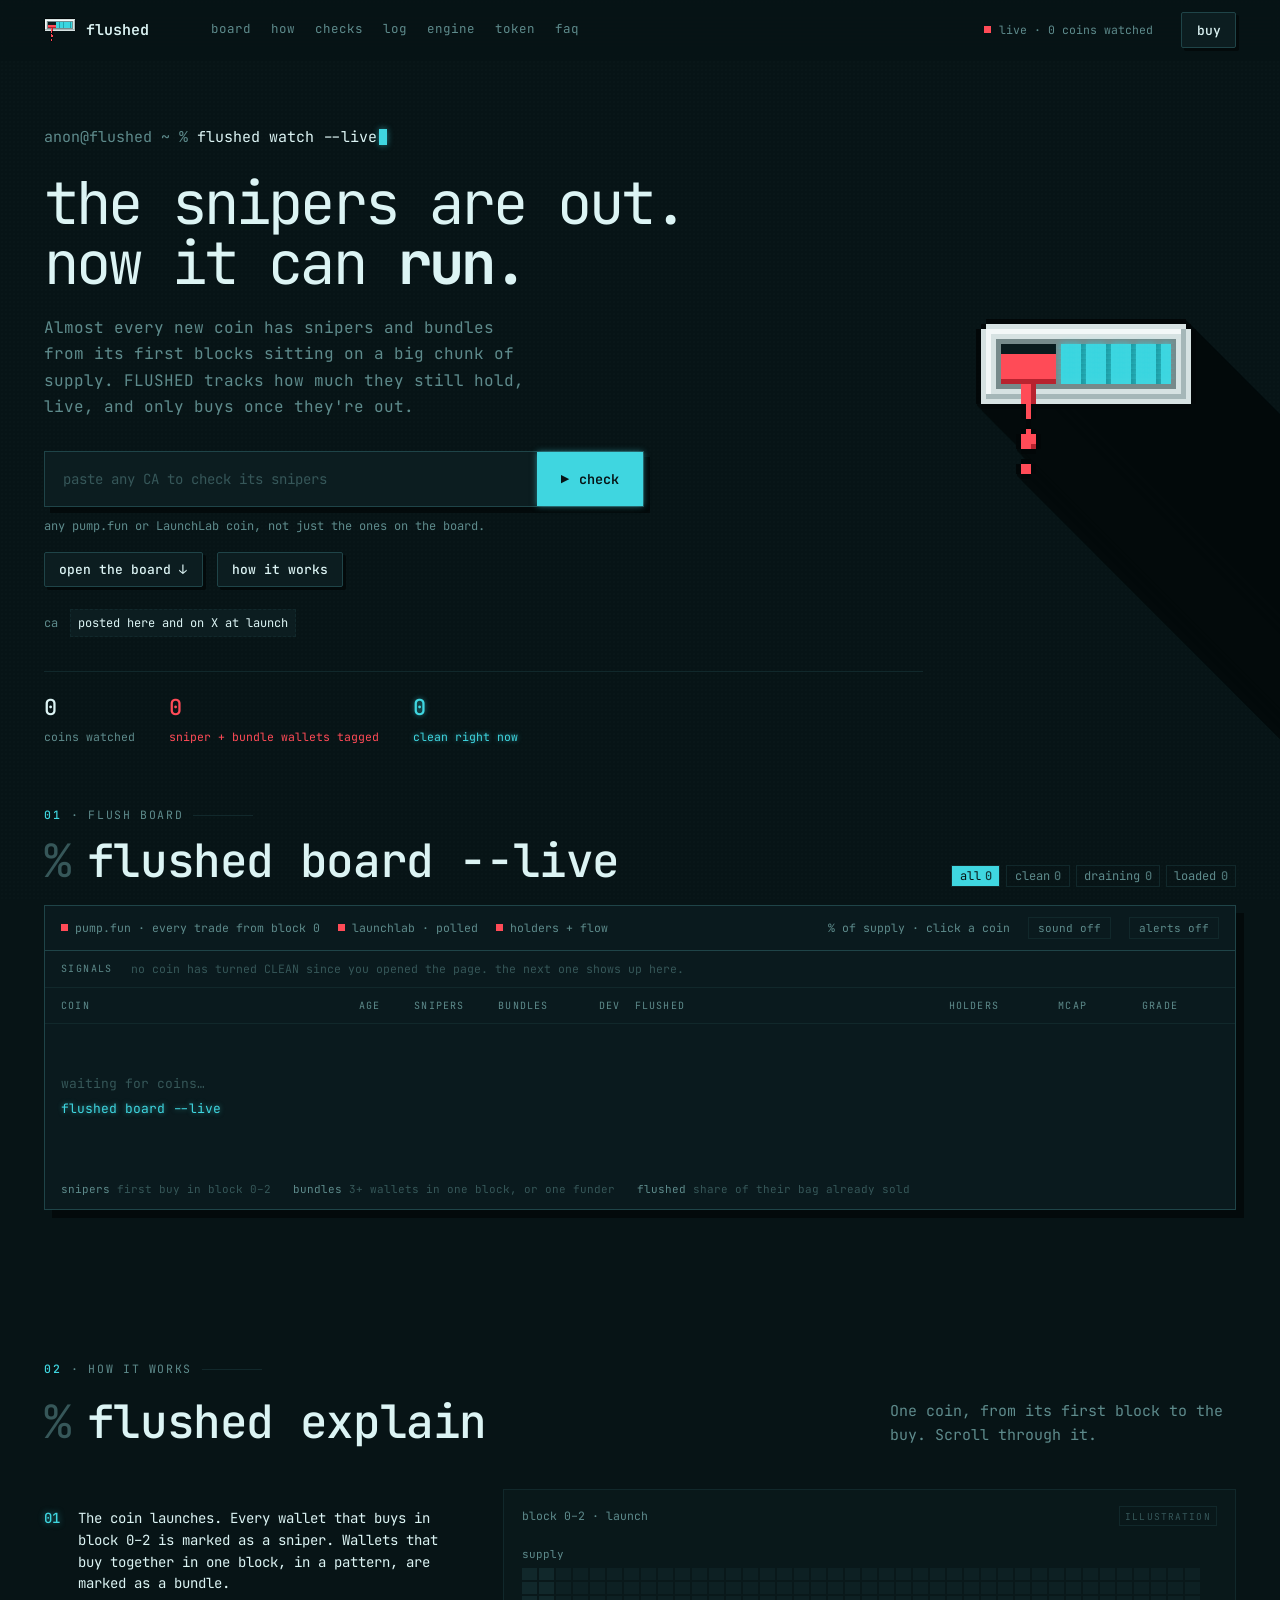
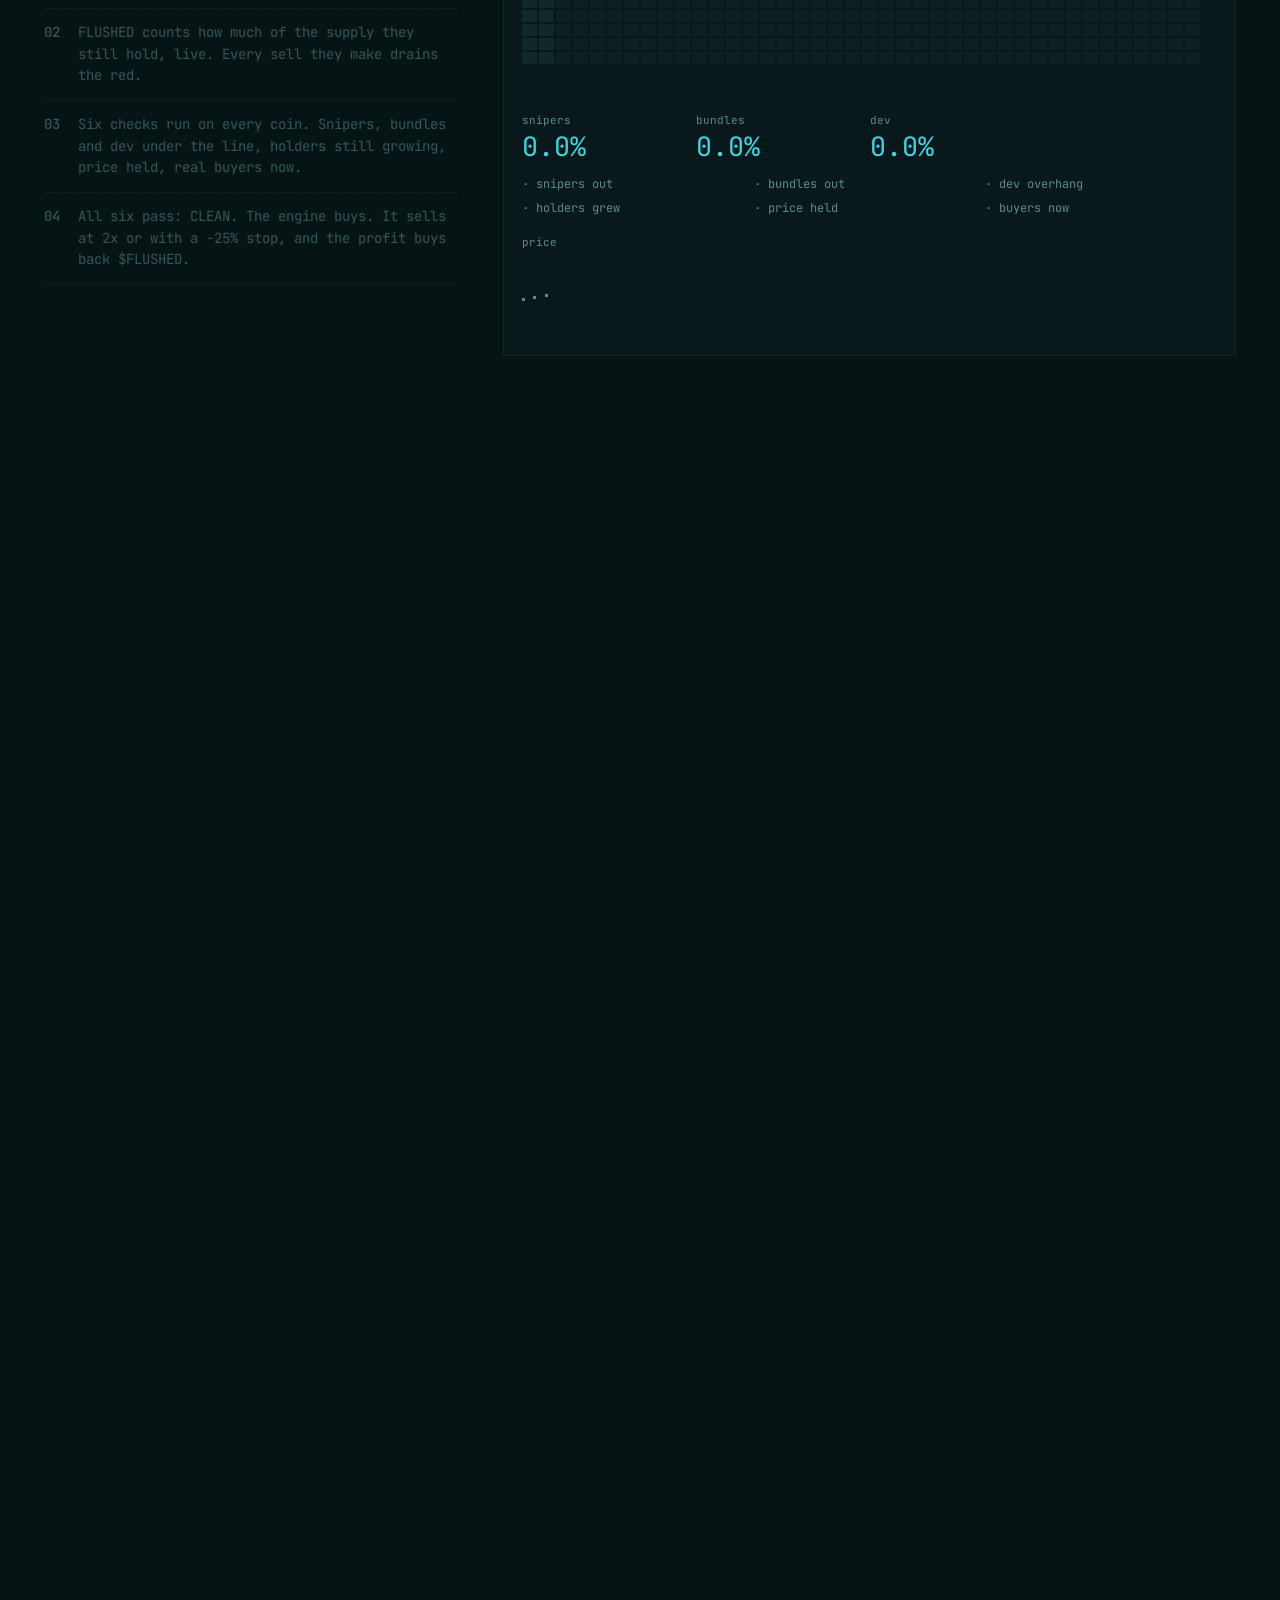
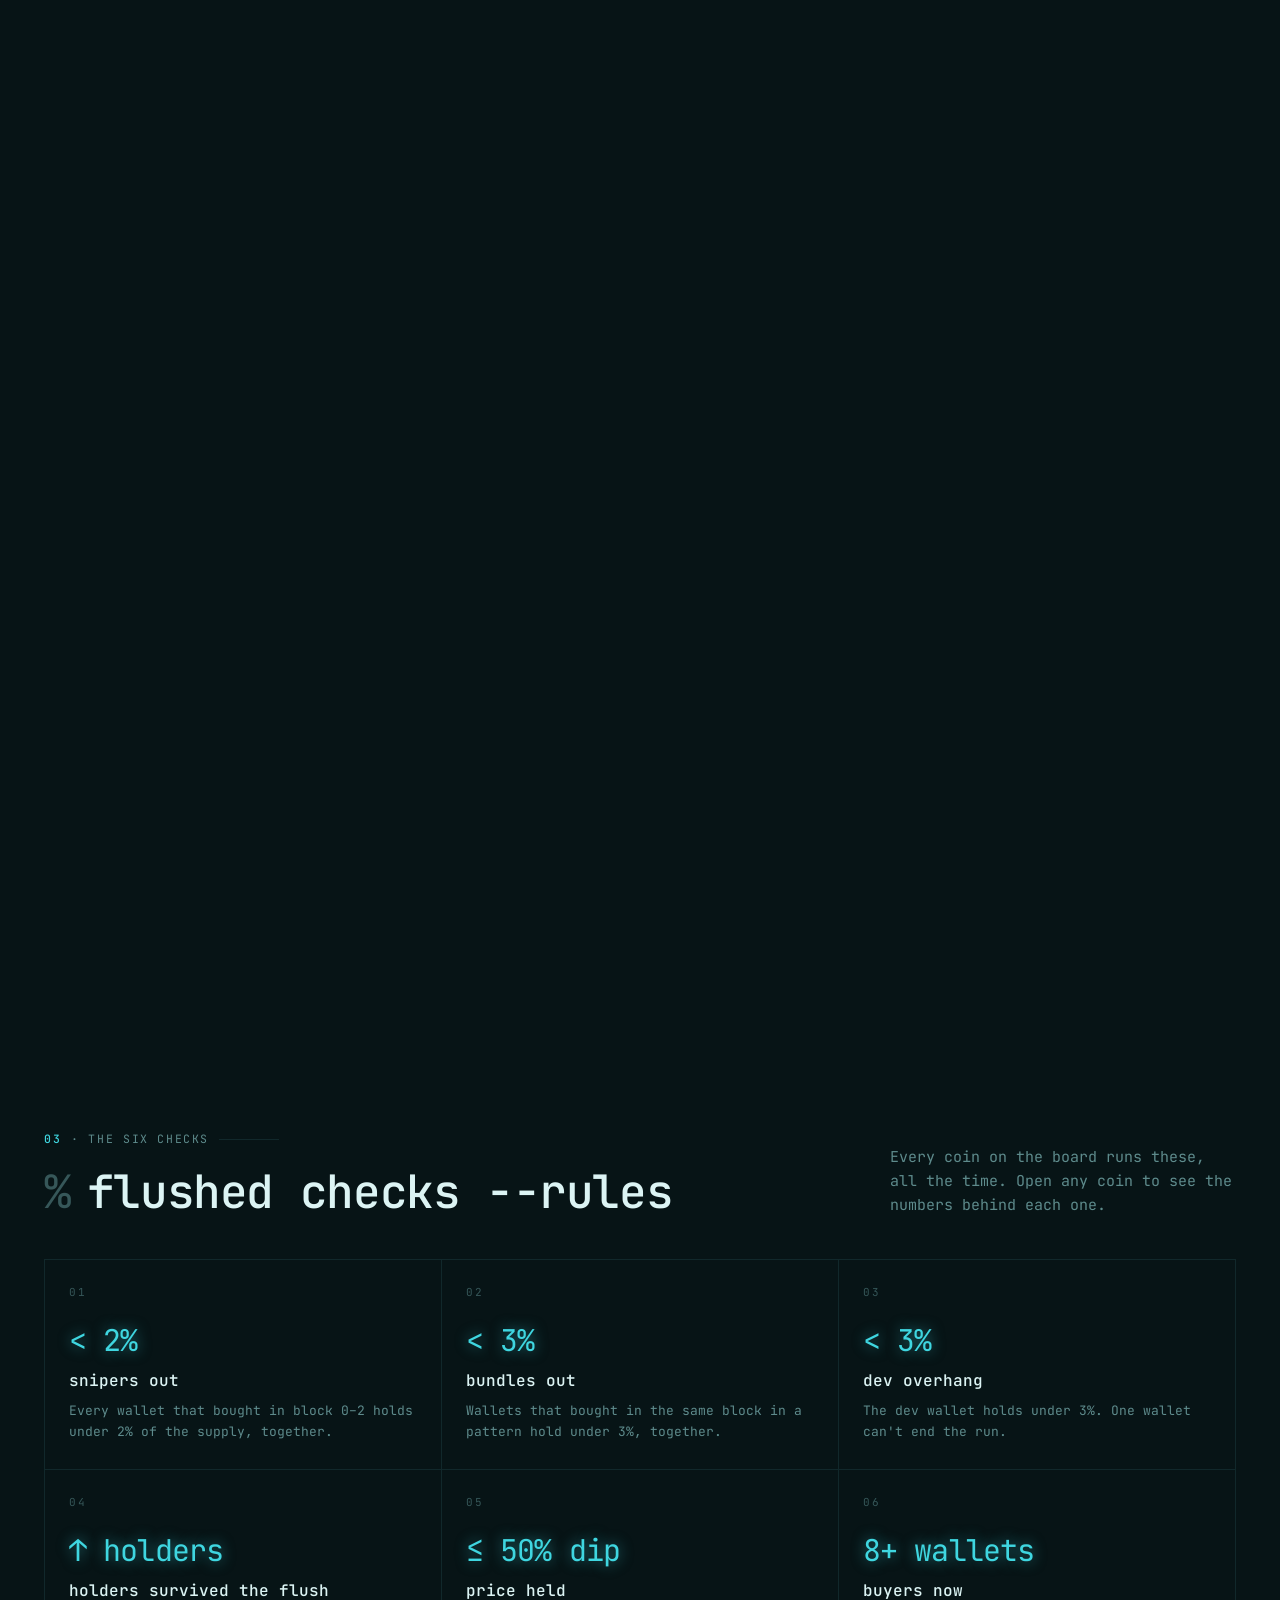
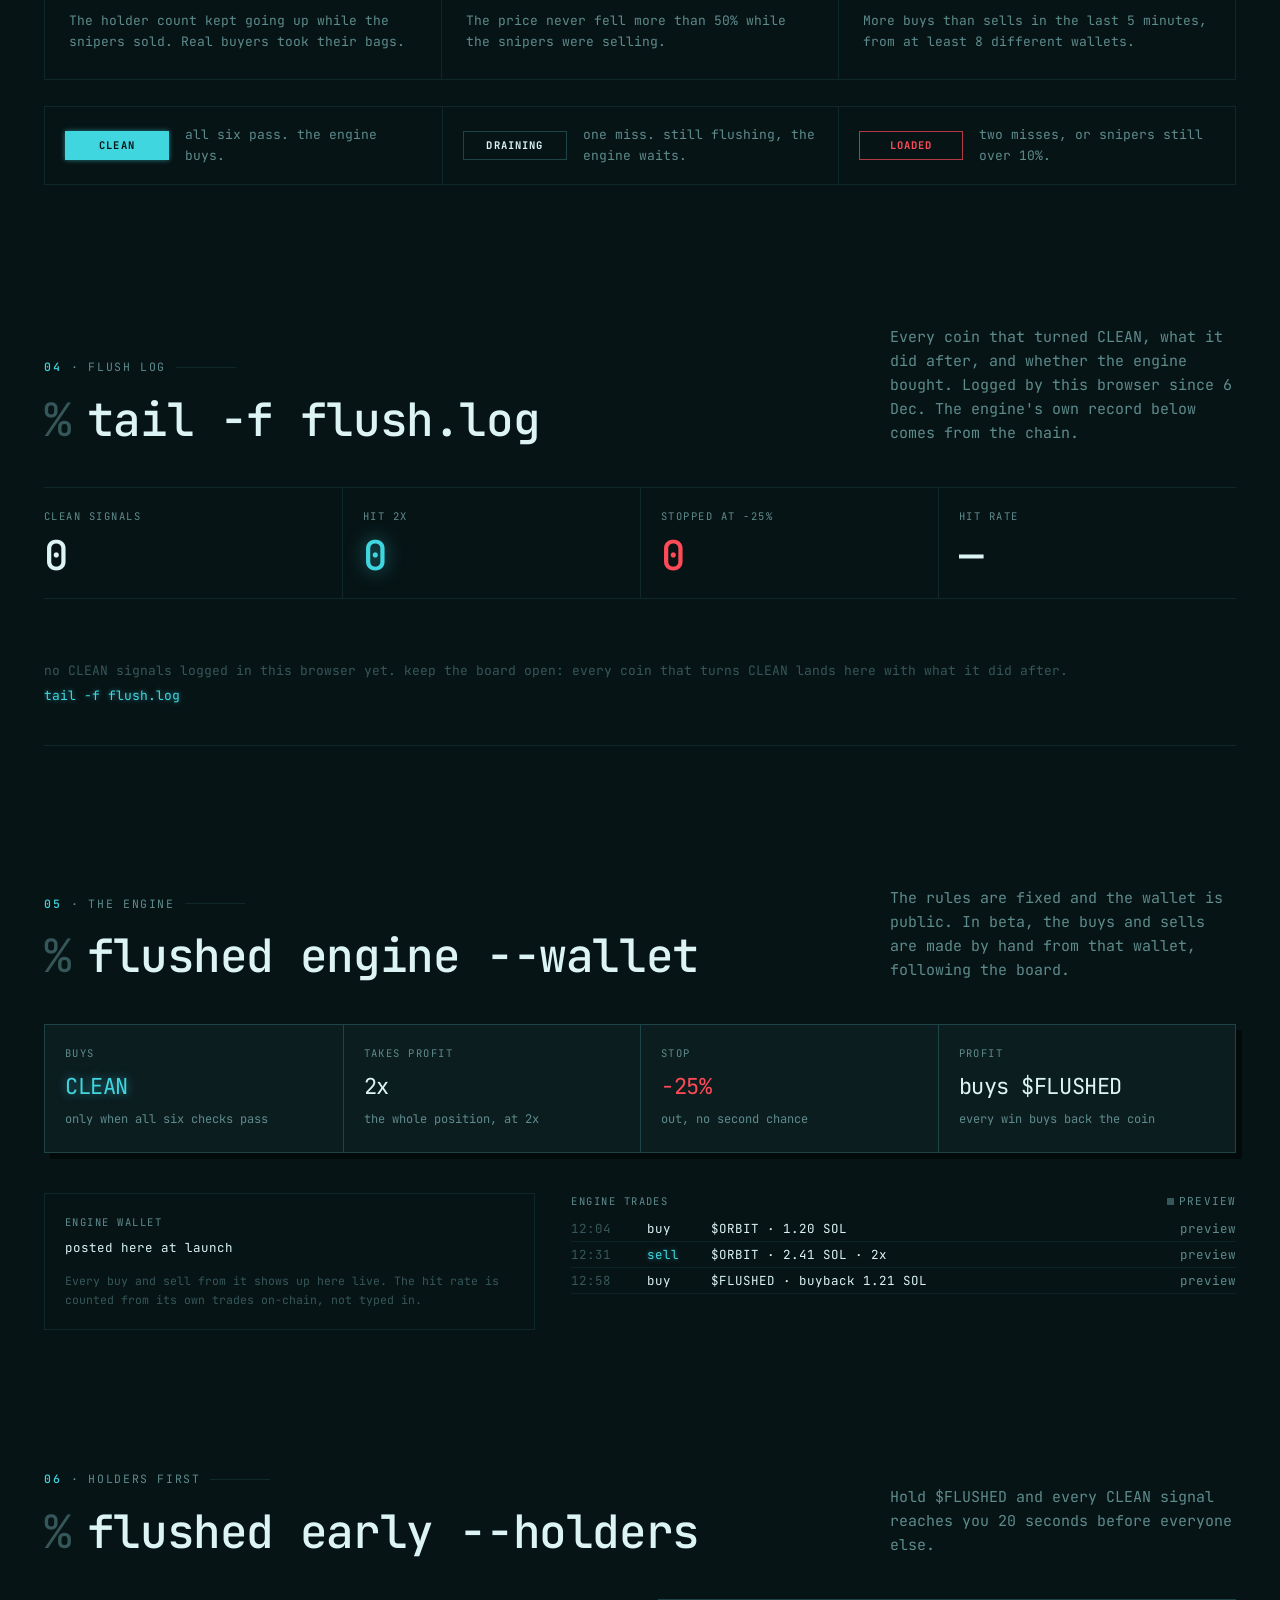
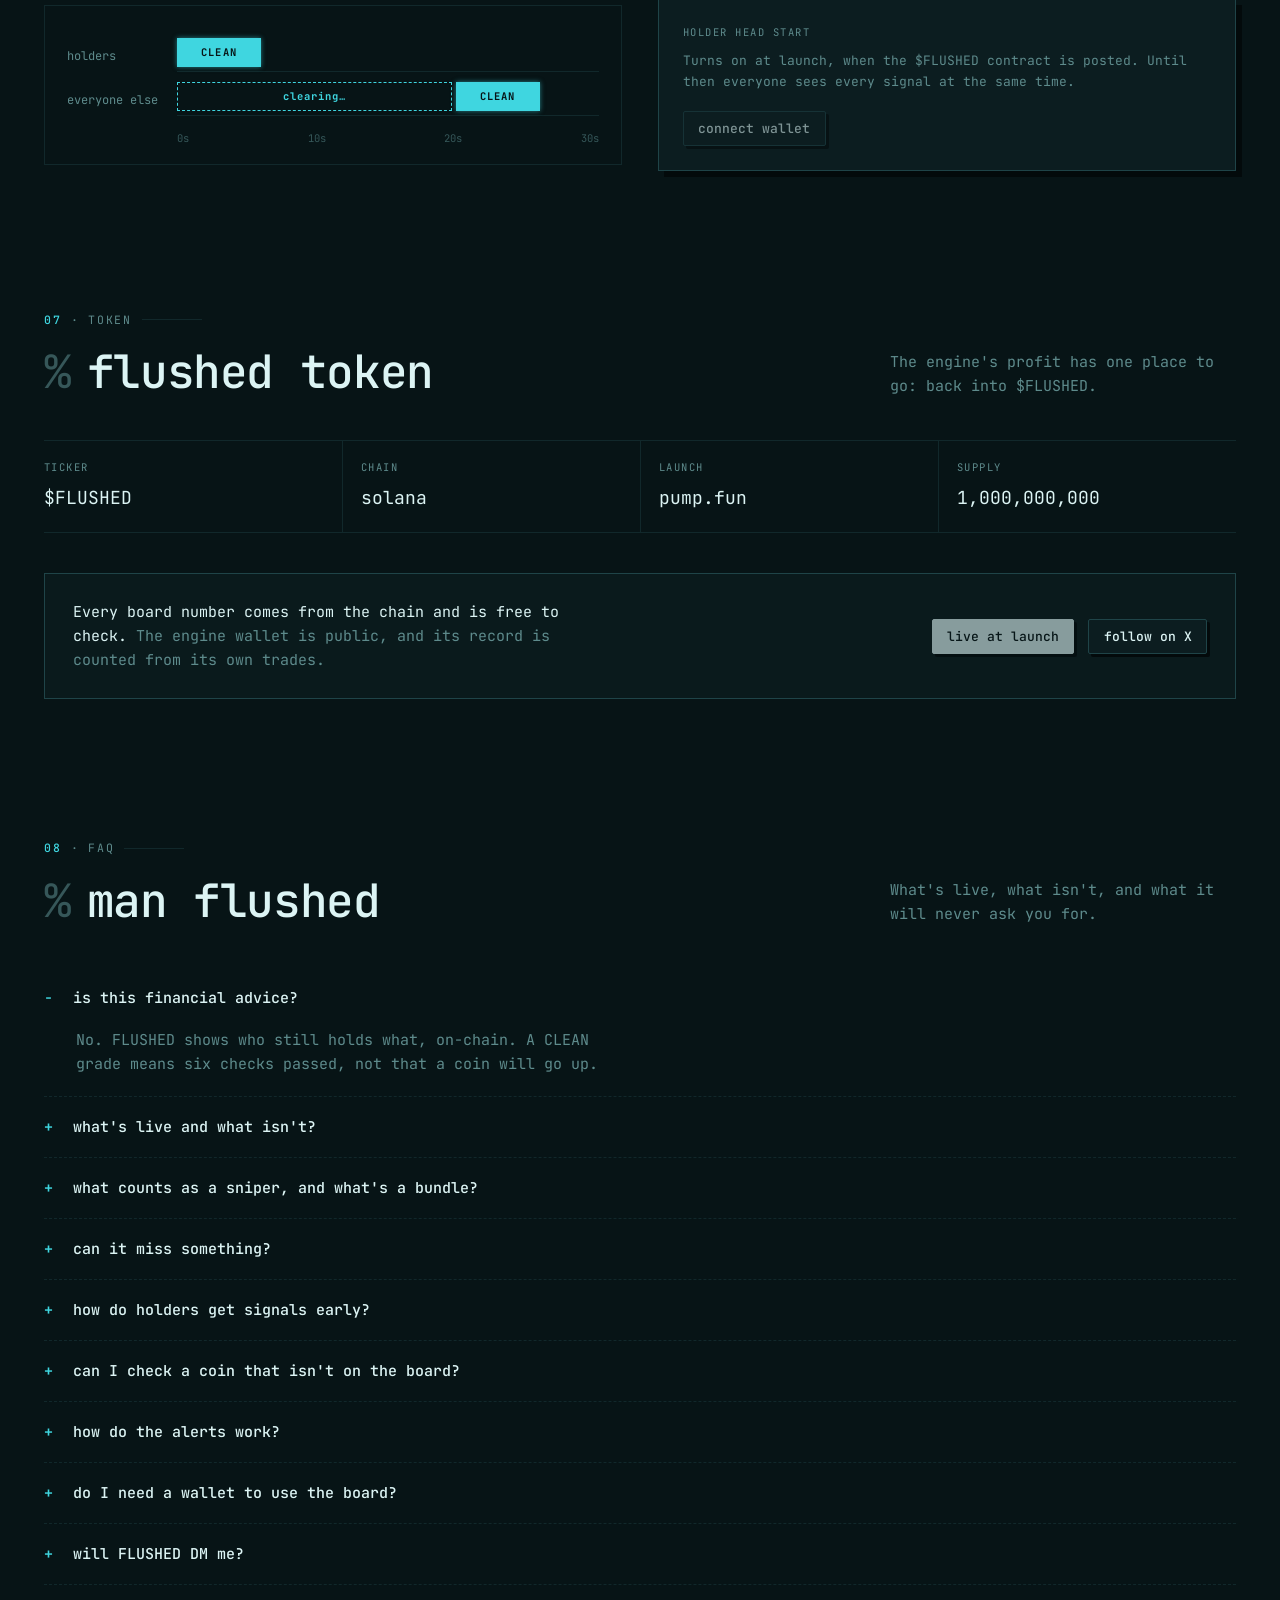
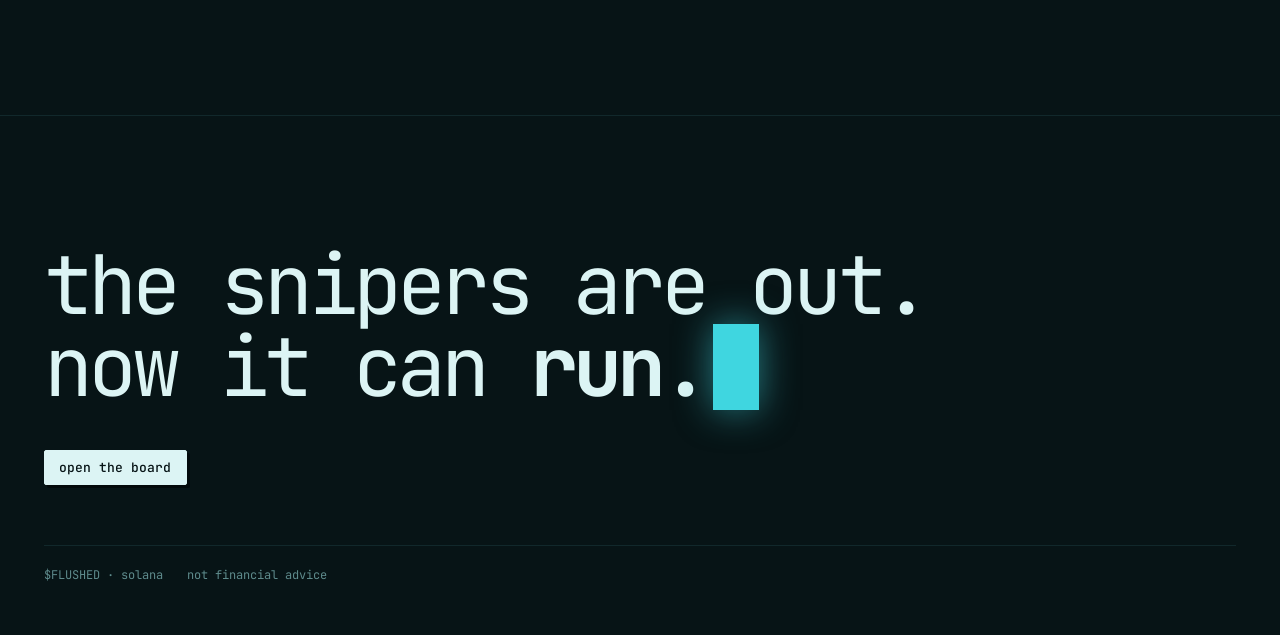
==== commit e6582720: "Check any coin, share cards, flush chart, live CLEAN alerts Co-Authored-By: Claude Opus 5.5 <noreply" ====
--- a/src/index.src.html
+++ b/src/index.src.html
@@ -191,6 +191,39 @@
   .bhead h2{margin-top:8px}
 }
 .c-nums{display:none}
+/* check any coin */
+.inbar{display:flex;border:1.5px solid var(--line);background:var(--paper);height:56px;max-width:600px;box-shadow:6px 6px 0 var(--shadow);margin-top:30px;transition:border-color .15s}
+.inbar:focus-within{border-color:var(--accent)}
+.inbar input{flex:1;background:none;border:0;padding:0 18px;font:14px var(--mono);color:var(--ink);outline:none;min-width:0}
+.inbar input::placeholder{color:var(--faint)}
+.inbar button{border:0;background:var(--accent);color:var(--bg);font:600 13.5px var(--mono);padding:0 24px;cursor:pointer;display:flex;align-items:center;gap:10px;box-shadow:var(--glow)}
+.hint{font-size:12px;color:var(--muted);min-height:1.6em;margin-top:10px} .hint.err{color:var(--red)}
+.hero3 .ctas{margin-top:16px}
+.pin-tag{font-size:9px;letter-spacing:.1em;text-transform:uppercase;color:var(--accent);border:1px solid var(--accent);padding:0 .45em;margin-left:6px;font-weight:400;vertical-align:1px}
+.unpin{background:none;border:0;color:var(--faint);font:inherit;cursor:pointer;margin-left:4px;padding:0 4px} .unpin:hover{color:var(--red)}
+/* signals strip + alert toggles */
+.sigs{display:flex;align-items:center;gap:18px;padding:9px 16px;border-bottom:1px solid var(--hair);font-size:11.5px;color:var(--faint);overflow-x:auto;white-space:nowrap;scrollbar-width:none}
+.sigs::-webkit-scrollbar{display:none}
+.sigs b{color:var(--muted);font-weight:400;letter-spacing:.14em;text-transform:uppercase;font-size:10px}
+.sigs button{background:none;border:0;font:inherit;color:var(--ink);cursor:pointer;padding:0} .sigs button span{color:var(--accent);font-weight:700} .sigs button:hover{color:var(--accent)}
+.tgl{background:none;border:1px solid var(--hair);color:var(--muted);font:11px var(--mono);padding:3px 9px;cursor:pointer} .tgl.on{border-color:var(--accent);color:var(--accent)}
+/* toasts */
+#toasts{position:fixed;left:16px;bottom:16px;z-index:60;display:flex;flex-direction:column;gap:10px;width:min(390px,calc(100vw - 32px))}
+.toast{display:grid;grid-template-columns:auto 1fr auto;gap:14px;align-items:center;background:var(--paper);border:1.5px solid var(--accent);box-shadow:6px 6px 0 var(--shadow),var(--glow);padding:12px 14px;font-size:12.5px;animation:tin .3s ease}
+.toast .gr{width:76px} .toast small{color:var(--muted);font-size:11px} .toast b{font-weight:700}
+.toast button{background:none;border:1px solid var(--line);color:var(--ink);font:12px var(--mono);padding:5px 10px;cursor:pointer} .toast button:hover{border-color:var(--accent);color:var(--accent)}
+@keyframes tin{from{opacity:0;transform:translateY(10px)}}
+/* flush chart */
+.dchart{display:block;width:100%;height:150px;margin:2px 0 10px}
+.legend2{display:flex;gap:16px;flex-wrap:wrap;font-size:11px;color:var(--muted);margin-bottom:20px} .legend2 i{display:inline-block;width:10px;height:3px;margin-right:6px;vertical-align:middle}
+/* share modal */
+.modal{position:fixed;inset:0;z-index:80;background:rgba(0,0,0,.72);display:flex;align-items:center;justify-content:center;padding:20px}
+.modal[hidden]{display:none!important}
+.modal .box{background:var(--paper);border:1.5px solid var(--line);box-shadow:10px 10px 0 var(--shadow);width:min(880px,100%);max-height:calc(100vh - 40px);overflow:auto;padding:20px}
+.modal .mh{display:flex;align-items:center;gap:12px;margin-bottom:14px;font-size:12px;color:var(--muted)} .modal .mh button{margin-left:auto;background:none;border:0;color:var(--muted);font:20px var(--mono);cursor:pointer;line-height:1}
+.modal canvas{display:block;width:100%;height:auto;border:1px solid var(--hair)}
+.modal .acts{display:flex;gap:10px;flex-wrap:wrap;margin-top:16px}
+@media (max-width:860px){ .inbar{height:52px} .inbar button{padding:0 16px} .toast{grid-template-columns:1fr auto} .toast .gr{display:none} }
 </style>
 </head>
 <body>
@@ -209,7 +242,9 @@
       <div class="prompt"><span>anon@flushed ~ %</span> <span class="cmd" id="typed"></span><span class="cur"></span></div>
       <h1>the snipers are out.<br>now it can <b>run.</b></h1>
       <p class="lede">Almost every new coin has snipers and bundles from its first blocks sitting on a big chunk of supply. FLUSHED tracks how much they still hold, live, and only buys once they're out.</p>
-      <div class="ctas"><a class="btn pri" href="#board">open the board ↓</a><a class="btn" href="#how">how it works</a></div>
+      <form class="inbar" id="chkForm"><input id="chkIn" placeholder="paste any CA to check its snipers" autocomplete="off" spellcheck="false" aria-label="contract address"><button type="submit">▶ <span>check</span></button></form>
+      <div class="hint" id="chkHint">any pump.fun or LaunchLab coin, not just the ones on the board.</div>
+      <div class="ctas"><a class="btn" href="#board">open the board ↓</a><a class="btn" href="#how">how it works</a></div>
       <div class="ca"><span>ca</span><code id="ca">posted here and on X at launch</code><button class="chip" id="copy" hidden>copy</button></div>
       <div class="tally">
         <div><b class="num" id="tWatch">0</b>coins watched</div>
@@ -227,7 +262,8 @@
     <div class="filters" id="filters"><button class="chip on" data-f="all">all<b id="fAll">0</b></button><button class="chip" data-f="CLEAN">clean<b id="fC">0</b></button><button class="chip" data-f="DRAINING">draining<b id="fD">0</b></button><button class="chip" data-f="LOADED">loaded<b id="fL">0</b></button></div>
   </div>
   <div class="board">
-    <div class="bar"><span class="src"><i class="dot" id="dPump"></i>pump.fun · every trade from block 0</span><span class="src"><i class="dot" id="dLab"></i>launchlab · polled</span><span class="src"><i class="dot" id="dJup"></i>holders + flow</span><span class="r" id="bUpd">% of supply · click a coin</span></div>
+    <div class="bar"><span class="src"><i class="dot" id="dPump"></i>pump.fun · every trade from block 0</span><span class="src"><i class="dot" id="dLab"></i>launchlab · polled</span><span class="src"><i class="dot" id="dJup"></i>holders + flow</span><span class="r" id="bUpd">% of supply · click a coin</span><button class="tgl" id="tSound">sound off</button><button class="tgl" id="tNotify">alerts off</button></div>
+    <div class="sigs" id="sigs"></div>
     <div class="brow h"><span>coin</span><span class="c-age n">age</span><span class="c-sn n">snipers</span><span class="c-bu n">bundles</span><span class="c-dev n">dev</span><span class="c-mt">flushed</span><span class="c-hold n">holders</span><span class="c-mcap n">mcap</span><span class="c-gr" style="text-align:center">grade</span></div>
     <div id="rows"><div class="bempty">connecting to pump.fun and launchlab…<br><span class="acc">flushed board --live</span></div></div>
     <div class="bfoot" id="bfoot"></div>
@@ -342,6 +378,8 @@
     <details><summary>what counts as a sniper, and what's a bundle?</summary><p>A sniper is any wallet whose first buy lands in block 0, 1 or 2. A bundle is a group of 3+ wallets buying in the same block in the first few blocks, or early wallets funded from the same address within a few blocks of each other. The dev wallet is counted on its own.</p></details>
     <details><summary>can it miss something?</summary><p>Yes. A sniper that moves its bag to a fresh wallet instead of selling shows up on the next holder snapshot, not instantly. Wallets outside the top 100 holders count as zero. "verify bags" in a coin's drawer re-checks every tagged wallet against the chain.</p></details>
     <details><summary>how do holders get signals early?</summary><p>Connect a wallet that holds $FLUSHED. Every CLEAN shows up for you the moment it happens. Everyone else sees "clearing…" for 20 seconds first.</p></details>
+    <details><summary>can I check a coin that isn't on the board?</summary><p>Yes. Paste its CA at the top of the page. FLUSHED reads its first blocks back, tags the snipers and bundles, checks what they still hold and runs the six checks. Every report has its own link and a share card.</p></details>
+    <details><summary>how do the alerts work?</summary><p>Every coin that turns CLEAN while the page is open shows up in the signals row and as a pop-up. Turn on sound or alerts on the board to hear it or get a notification with the tab in the background. Holders of $FLUSHED get them 20 seconds earlier.</p></details>
     <details><summary>do I need a wallet to use the board?</summary><p>No. The board, the sniper maps and the log are free and need nothing. Never paste a seed phrase or private key anywhere.</p></details>
     <details><summary>will FLUSHED DM me?</summary><p>Never. Anyone who does is not us.</p></details>
   </div>
@@ -352,6 +390,13 @@
   <div class="ctas" style="margin-top:40px"><a class="btn pri" href="#board">open the board</a></div>
   <div class="fine"><span>$FLUSHED · solana</span><span>not financial advice</span><span id="cafoot"></span></div>
 </div></footer>
+<div id="toasts" aria-live="polite"></div>
+<div class="modal" id="shareM" hidden><div class="box">
+  <div class="mh"><span class="k">share card</span><span id="shareSym"></span><button id="shareX" aria-label="close">×</button></div>
+  <canvas id="shareCv" width="1600" height="900"></canvas>
+  <div class="acts"><button class="btn pri" id="sCopy">copy image</button><button class="btn" id="sDl">download png</button><a class="btn" id="sPost" target="_blank" rel="noopener">post on X</a><button class="btn" id="sLink">copy link</button></div>
+  <div class="note" id="sNote">Copy the image and paste it into your post. The link opens this coin's flush report.</div>
+</div></div>
 <div id="dbg" hidden></div>
 
 <script src="termkit.js"></script>
@@ -360,6 +405,7 @@
 const CONFIG = {
   ca: "",                                   // $FLUSHED mint. empty = "posted here and on X at launch", holder head start off
   x: "https://x.com/FlushedEngine",
+  site: "",                                 // the domain on share cards, e.g. "flushedengine.fun". empty = the address the site is on
   engine: "",                               // the engine's public wallet. empty = "posted here at launch"
   ticker: "$FLUSHED", object: "drain", theme: document.documentElement.dataset.theme,
   earlySeconds: 20,                         // holders see CLEAN this many seconds before everyone else
@@ -413,9 +459,9 @@
 }
 const JUP = {
   gems: body => jq(() => jfetch(CONFIG.jup + "/pools/gems", { method: "POST", headers: { "content-type": "application/json" }, body: JSON.stringify(body) })),
-  assets: mints => jq(() => jfetch(CONFIG.jup + "/assets/search?query=" + mints.join(","))),
-  txs: (mint, ts, off) => jq(() => jfetch(CONFIG.jup + "/txs/" + mint + (ts ? "?offsetTs=" + encodeURIComponent(ts) + (off ? "&offset=" + off : "") : ""))),
-  holders: mint => jq(() => jfetch(CONFIG.jup + "/holders/" + mint)),
+  assets: (mints, pri) => jq(() => jfetch(CONFIG.jup + "/assets/search?query=" + mints.join(",")), pri),
+  txs: (mint, ts, off, pri) => jq(() => jfetch(CONFIG.jup + "/txs/" + mint + (ts ? "?offsetTs=" + encodeURIComponent(ts) + (off ? "&offset=" + off : "") : "")), pri),
+  holders: (mint, pri) => jq(() => jfetch(CONFIG.jup + "/holders/" + mint), pri),
   holdings: wallet => jq(() => jfetch("https://lite-api.jup.ag/ultra/v1/holdings/" + wallet), true),
   holdingsBg: wallet => vq(() => jfetch("https://lite-api.jup.ag/ultra/v1/holdings/" + wallet)),
 };
@@ -574,7 +620,10 @@
   ck.push(Object.assign({ name: "buyers now", th: R.wallets + "+ wallets" }, f));
   const miss = ck.filter(x => !x.ok).length;
   const g = !c.early ? "SCAN" : m.sn > R.loaded ? "LOADED" : miss === 0 ? "CLEAN" : miss === 1 ? "DRAINING" : "LOADED";
-  if (g === "CLEAN" && c.grade !== "CLEAN") { c.cleanAt = now(); if (!c.everClean && visible(c)) { c.everClean = true; logSignal(c, m); } }
+  if (g === "DRAINING" || g === "LOADED") c.wasDirty = true;
+  if (g === "CLEAN" && c.grade !== "CLEAN") { c.cleanAt = now(); if (!c.everClean && c.wasDirty && visible(c)) { c.everClean = true; logSignal(c, m); queueAlert(c); } }
+  if (c.early && now() - (c.sampleAt || 0) >= 5000) { c.sampleAt = now(); const sr = c.series || (c.series = []); sr.push([now(), m.bag, c.price, c.mode === "live" ? c.own : (c.holders ?? c.own), 0]);
+    if (sr.length > 900) c.series = sr.filter((q, i) => i === 0 || i % 2 === 0 || i > 450); }
   c.grade = g; c.checks = ck; c.m = m; c.pass = 6 - miss;
   return c;
 }
@@ -591,7 +640,7 @@
   if (!c.sym && B.symbol) c.sym = String(B.symbol).replace(/^\$+/, "").slice(0, 12);
   if (!c.name && B.name) c.name = String(B.name).slice(0, 40);
   if (!c.dev && B.dev) c.dev = B.dev;
-  if (B.launchpad) c.src = B.launchpad === "pump.fun" ? "pump" : "lab";
+  if (B.launchpad) { c.src = B.launchpad === "pump.fun" ? "pump" : "lab"; c.lp = B.launchpad === "pump.fun" ? "pump" : /bonk/i.test(B.launchpad) ? "bonk" : /launchlab/i.test(B.launchpad) ? "lab" : String(B.launchpad).split(/[.\s-]/)[0].slice(0, 8).toLowerCase(); }
   if (B.createdAt && c.mode === "snap") c.created = Date.parse(B.createdAt) || c.created;
 }
 function watchCoin(c) {
@@ -612,7 +661,7 @@
     // live coins: newest page first, then back to block 0. coins we didn't see launch: start 5s after creation
     let ts = c.mode === "live" ? null : new Date((c.created || c.born) + 5000).toISOString(), off = null, all = [], full = false;
     for (let p = 0; p < 6; p++) {
-      const j = await JUP.txs(c.mint, ts, off), tx = j.txs || []; all.push(...tx);
+      const j = await JUP.txs(c.mint, ts, off, !!c.pinned), tx = j.txs || []; all.push(...tx);
       if (tx.length < 30) { full = true; break; }
       off = tx[tx.length - 1].actionId; ts = tx[tx.length - 1].timestamp;
     }
@@ -627,7 +676,8 @@
       const e = tr.filter(t => slotOf(t) <= c.createSlot + 2 && +t.usdPrice > 0).sort((a, b) => slotOf(b) - slotOf(a))[0];
       await snapshot(c);
       const m = metrics(c);
-      if (m.took > .5 && e) { c.flushAt = (c.created || c.born) + 3000; c.flushPrice = +e.usdPrice; c.flushEst = true; c.minPrice = c.price || null; }
+      if (m.took > .5 && e) { c.flushAt = (c.created || c.born) + 3000; c.flushPrice = +e.usdPrice; c.flushEst = true; c.minPrice = c.price || null;
+        c.series = [[(c.created || c.born) + 3000, m.took, c.flushPrice, null, 1]]; }
     }
     c.early = true; watchCoin(c); dirty = true;
   } catch (e) { if (++c.tries < 4) setTimeout(() => { c.scanning = false; earlyScan(c); }, 9000); return; }
@@ -636,7 +686,7 @@
 // current bags: Jupiter's top-100 holder list (also gives each wallet's funding address)
 async function snapshot(c) {
   try {
-    const j = await JUP.holders(c.mint), list = j.holders || [];
+    const j = await JUP.holders(c.mint, !!c.pinned), list = j.holders || [];
     const isPool = x => x.address === c.poolId || (x.holderTags || []).some(t => /curve|pool|amm|vault|launch|liquidity/i.test((t.id || "") + " " + (t.name || "")));
     const map = new Map(); let cutoff = Infinity;
     for (const x of list) { if (isPool(x)) continue; map.set(x.address, x); cutoff = Math.min(cutoff, +x.amount || 0); }
@@ -712,14 +762,15 @@
   const due = [...COINS.values()].filter(c => c.early && !c.dead && visible(c) && now() - c.snapAt > 150000).sort((a, b) => a.snapAt - b.snapAt)[0];
   if (due) snapshot(due);
 }
-function visible(c) { return c.early && !c.dead && Math.max(c.holders || 0, c.own) >= 12; }
+function visible(c) { return c.early && !c.dead && (c.pinned || Math.max(c.holders || 0, c.own) >= 12); }
 function prune() {
   const t = now();
   for (const c of COINS.values()) {
+    if (c.pinned) continue;
     const idle = t - Math.max(c.last, c.born);
     if (!c.dead && ((c.early && idle > 12 * 60e3) || (!visible(c) && c.early && t - c.born > 6 * 60e3))) { c.dead = true; if (c.sub && c.src === "pump") RPC.unwatch(c.mint); }
   }
-  if (COINS.size > CONFIG.maxCoins) { const dead = [...COINS.values()].filter(c => c.dead && c.mint !== openMint).sort((a, b) => a.last - b.last);
+  if (COINS.size > CONFIG.maxCoins) { const dead = [...COINS.values()].filter(c => c.dead && !c.pinned && c.mint !== openMint).sort((a, b) => a.last - b.last);
     for (const c of dead.slice(0, COINS.size - CONFIG.maxCoins)) COINS.delete(c.mint); }
 }
 
@@ -809,6 +860,10 @@
     for (let k = 0; k < c.holders; k++) { const w = newW(addr()); w.held = rnd(1e5, 4e6); c.w.set(w.a, w); }
     c.flushAt = c.born + 20e3; c.flushPrice = c.price * rnd(.8, 1.3); c.flushOwn = Math.round(c.holders * rnd(.4, .9)); c.minPrice = c.flushPrice * (i < 4 ? rnd(.55, .95) : rnd(.3, .9));
     for (let k = 0; k < 60; k++) c.trades.push({ ts: now() - rnd(0, 300e3), buy: Math.random() < (i < 6 ? .62 : .45), w: addr() });
+    { let took = 0, bag = 0; for (const w of c.w.values()) if (w.tag === "sniper" || w.tag === "bundle") { took += Math.max(w.bought, w.held); bag += w.held; }
+      took = took / 1e9 * 100; bag = bag / 1e9 * 100; const N = 60, span = now() - c.born; let pr = c.flushPrice, h = Math.round(c.holders * .3); c.series = [];
+      for (let k = 0; k <= N; k++) { const f = k / N, t = c.born + span * f; pr *= rnd(.94, 1.07); h += Math.round(rnd(0, c.holders * .025));
+        c.series.push([t, took + (bag - took) * Math.min(1, f * 1.4) + rnd(-.2, .2) * (1 - f), k === N ? c.price : pr, Math.min(c.holders, h), 0]); } }
     c.last = now();
   });
   setInterval(() => { for (const c of COINS.values()) { const tg = [...c.w.values()].filter(w => (w.tag === "sniper" || w.tag === "bundle") && w.held > 0);
@@ -825,7 +880,7 @@
   const flushedPct = m.took > .5 ? Math.round((1 - m.left) * 100) + "%" : "no bag";
   const cls = (v, lim) => v < lim ? "acc" : "red";
   return `<div class="brow${openMint === c.mint ? " open" : ""}" data-m="${c.mint}">
-    <span class="c-sym sym">$${esc(c.sym || short(c.mint))}<span class="stag">${c.src === "lab" ? "lab" : "pump"}</span></span>
+    <span class="c-sym sym">$${esc(c.sym || short(c.mint))}<span class="stag">${srcTag(c)}</span>${c.pinned ? `<span class="pin-tag">checked</span><button class="unpin" data-unpin="${c.mint}" title="take it off the board">×</button>` : ""}</span>
     <span class="c-age n mut">${age}</span>
     <span class="c-sn n ${cls(m.sn, CONFIG.R.snipers)}">${pct(m.sn)}</span>
     <span class="c-bu n ${cls(m.bu, CONFIG.R.bundles)}">${pct(m.bu)}</span>
@@ -834,7 +889,7 @@
     <span class="c-hold n">${c.holders ?? c.own}</span>
     <span class="c-mcap n mut">${usd(mc)}</span>
     <span class="c-nums"><span class="${cls(m.sn, CONFIG.R.snipers)}">sn ${pct(m.sn)}</span><span class="${cls(m.bu, CONFIG.R.bundles)}">bu ${pct(m.bu)}</span><span class="${cls(m.dev, CONFIG.R.dev)}">dev ${pct(m.dev)}</span><span>${age}</span></span>
-    <span class="c-gr"><i class="gr ${g}">${g === "CLEARING" ? "clean in " + Math.ceil((CONFIG.earlySeconds * 1000 - (now() - c.cleanAt)) / 1000) + "s" : g === "SCAN" ? "scanning" : g}</i></span>
+    <span class="c-gr" title="${esc(c.checks.filter(x => !x.ok).map(x => "✗ " + x.name).join("\n") || "all six checks pass")}"><i class="gr ${g}">${g === "CLEARING" ? "clean in " + Math.ceil((CONFIG.earlySeconds * 1000 - (now() - c.cleanAt)) / 1000) + "s" : g === "SCAN" ? "scanning" : g}</i></span>
   </div>${openMint === c.mint ? `<div class="drawer" id="drawer">${drawer(c)}</div>` : ""}`;
 }
 function drawer(c) {
@@ -851,11 +906,14 @@
   return `<div>
       <div class="kh"><span class="k">flush meter</span><span class="r">${m.took > .5 ? `${pct(m.bag)} still held of the ${pct(m.took)} they took` : "no sniper or bundle bag"}</span></div>
       <canvas class="dmeter" id="dmeter"></canvas>
+      <div class="kh"><span class="k">flush chart</span><span class="r">${c.series && c.series[0] && c.series[0][4] ? "launch → now · faded = before you opened the page" : "since the page started watching"}</span></div>
+      <canvas class="dchart" id="dchart"></canvas>
+      <div class="legend2"><span><i style="background:var(--red)"></i>sniper + bundle bag</span><span><i style="background:var(--accent)"></i>price</span><span><i style="background:var(--muted)"></i>holders</span>${c.flushAt ? '<span><i style="background:var(--faint)"></i>flush start</span>' : ""}</div>
       <div class="nums"><div><div class="k">snipers</div><div class="v ${m.sn < CONFIG.R.snipers ? "acc" : "red"}">${pct(m.sn)}</div></div><div><div class="k">bundles</div><div class="v ${m.bu < CONFIG.R.bundles ? "acc" : "red"}">${pct(m.bu)}</div></div>
         <div><div class="k">dev</div><div class="v ${m.dev < CONFIG.R.dev ? "acc" : "red"}">${pct(m.dev)}</div></div><div><div class="k">holders</div><div class="v">${c.holders ?? c.own}</div></div></div>
       <div class="kh"><span class="k">sniper map · block 0–2 + bundles</span><span class="r">${tagged.length} wallet${tagged.length === 1 ? "" : "s"} · block 0 = slot ${c.createSlot ?? "—"}</span></div>
       <div class="smapw"><table class="smap"><thead><tr><th>wallet</th><th>tag</th><th>block</th><th>bought</th><th>sold</th><th>sold at</th><th>left</th></tr></thead><tbody>${rowsH}</tbody></table></div>
-      <div class="dlinks"><button data-verify="${c.mint}">${c.verifying ? "verifying bags…" : c.verifyAt ? "bags verified " + dur(now() - c.verifyAt) + " ago · again" : "verify bags on-chain"}</button><a href="${link}" target="_blank" rel="noopener">${c.src === "lab" ? "launchlab" : "pump.fun"} ↗</a><a href="https://dexscreener.com/solana/${c.mint}" target="_blank" rel="noopener">dexscreener ↗</a><a href="https://solscan.io/token/${c.mint}" target="_blank" rel="noopener">solscan ↗</a></div>
+      <div class="dlinks"><button data-share="${c.mint}" class="acc">share card ↗</button><button data-verify="${c.mint}">${c.verifying ? "verifying bags…" : c.verifyAt ? "bags verified " + dur(now() - c.verifyAt) + " ago · again" : "verify bags on-chain"}</button><a href="${link}" target="_blank" rel="noopener">${c.src === "lab" ? "launchlab" : "pump.fun"} ↗</a><a href="https://dexscreener.com/solana/${c.mint}" target="_blank" rel="noopener">dexscreener ↗</a><a href="https://solscan.io/token/${c.mint}" target="_blank" rel="noopener">solscan ↗</a></div>
       ${c.mode === "snap" ? `<div class="note">already running when you opened the page: first blocks read back, bags from a holder snapshot ${c.snapAt ? dur(now() - c.snapAt) + " ago" : ""}, every trade since then live.</div>` : c.partial ? `<div class="note">busy launch: the first blocks were read back in part.</div>` : ""}
     </div>
     <div>
@@ -888,14 +946,14 @@
   const cnt = { CLEAN: 0, DRAINING: 0, LOADED: 0 }; vis.forEach(c => { const g = shown(c); if (g === "CLEARING" || g === "CLEAN") cnt.CLEAN++; else if (cnt[g] != null) cnt[g]++; });
   $("#fAll").textContent = vis.length; $("#fC").textContent = cnt.CLEAN; $("#fD").textContent = cnt.DRAINING; $("#fL").textContent = cnt.LOADED;
   const list = vis.filter(c => filter === "all" || shown(c) === filter || (filter === "CLEAN" && shown(c) === "CLEARING"))
-    .sort((a, b) => ORDER[shown(a)] - ORDER[shown(b)] || b.last - a.last).slice(0, 40);
+    .sort((a, b) => (b.pinned ? 1 : 0) - (a.pinned ? 1 : 0) || ORDER[shown(a)] - ORDER[shown(b)] || b.last - a.last).slice(0, 40);
   const box = $("#rows"), sm = $(".smapw"), st = sm ? sm.scrollTop : 0;
   if (!list.length) {
     const scanning = [...COINS.values()].filter(c => !c.dead && !c.early).length;
     box.innerHTML = `<div class="bempty">${vis.length ? "nothing under this filter right now." : scanning ? `reading the first blocks of ${scanning} coin${scanning > 1 ? "s" : ""}…` : "waiting for coins…"}<br><span class="acc">flushed board --live</span></div>`;
   } else box.innerHTML = list.map(row).join("");
   const sm2 = $(".smapw"); if (sm2) sm2.scrollTop = st;
-  const oc = openMint && COINS.get(openMint); if (oc) drawMeter(oc);
+  const oc = openMint && COINS.get(openMint); if (oc) { drawMeter(oc); drawChart(oc); }
   // header, tally, lamps
   const all = [...COINS.values()].filter(c => !c.dead);
   $("#tWatch").textContent = all.length; $("#tClean").textContent = cnt.CLEAN;
@@ -918,7 +976,7 @@
   const engM = new Set(ENG.trades.filter(t => t.buy).map(t => t.mint));
   $("#logT").innerHTML = items.length ? `<table class="tbl"><thead><tr><th>time</th><th>coin</th><th>at signal</th><th>snipers · bundles</th><th>since</th><th>result</th><th>engine</th></tr></thead><tbody>${items.slice(0, 40).map(e => {
       const x = e.pNow && e.p0 ? e.pNow / e.p0 : null;
-      return `<tr><td class="z">${hm(e.at)}</td><td><a href="#board" data-open="${e.mint}">$${esc(e.sym || short(e.mint))}</a> <span class="stag">${e.src}</span></td><td>${usd(e.mc0)}</td><td class="z">${pct(e.sn)} · ${pct(e.bu)}</td>
+      return `<tr><td class="z">${hm(e.at)}</td><td><a href="#board" data-open="${e.mint}">$${esc(e.sym || short(e.mint))}</a> <span class="stag">${e.src === "pump" ? "pump" : "lab"}</span></td><td>${usd(e.mc0)}</td><td class="z">${pct(e.sn)} · ${pct(e.bu)}</td>
       <td class="${x == null ? "z" : x >= 1 ? "win" : "stop"}">${x == null ? "—" : (x >= 1 ? "+" : "") + Math.round((x - 1) * 100) + "%"}</td>
       <td class="${e.st === "2x" ? "win" : e.st === "stop" ? "stop" : "z"}">${e.st === "2x" ? "hit 2x" : e.st === "stop" ? "stopped −" + R.stop + "%" : e.st}</td>
       <td class="z">${CONFIG.engine ? (engM.has(e.mint) ? '<span class="win">bought</span>' : "—") : "beta"}</td></tr>`; }).join("")}</tbody></table>`
@@ -949,6 +1007,188 @@
   b.innerHTML = `<div class="k">holder head start</div><div class="st">Connect a wallet that holds $FLUSHED. It only reads your balance: no signing, no approvals, nothing sent.${GATE.msg ? `<br><span class="red">${esc(GATE.msg)}</span>` : ""}</div><button class="btn pri" id="conn">connect wallet</button> <a class="btn" id="buyGate" href="${CONFIG.ca ? "https://pump.fun/coin/" + CONFIG.ca : "#token"}" target="_blank" rel="noopener">buy $FLUSHED</a>`;
   $("#conn").onclick = connectWallet;
 }
+
+
+// ================= check any coin + links to a coin =================
+const srcTag = c => c.src === "pump" ? "pump" : c.lp || "lab";
+function setUrl(mint) { try { history.replaceState(null, "", mint ? "?c=" + mint : location.pathname); } catch {} }
+function openCoin(c, noScroll) {
+  openMint = c.mint; filter = "all"; $$("#filters .chip").forEach(x => x.classList.toggle("on", x.dataset.f === "all"));
+  setUrl(c.mint); dirty = true; holdRender = false; render();
+  if (!noScroll) setTimeout(() => { const r = $(".brow.open"); if (r) scrollTo({ top: r.getBoundingClientRect().top + scrollY - 76, behavior: reduce ? "auto" : "smooth" }); }, 60);
+}
+async function checkCoin(raw) {
+  const hint = $("#chkHint"), mint = (String(raw || "").match(/[1-9A-HJ-NP-Za-km-z]{32,44}/g) || [])[0];
+  hint.className = "hint";
+  if (!mint) { hint.textContent = "that doesn't look like a Solana contract address."; hint.className = "hint err"; return; }
+  if (PREVIEW) { hint.textContent = "preview mode is on: checking a coin needs live data."; hint.className = "hint err"; return; }
+  let c = COINS.get(mint);
+  if (c && c.early) { c.pinned = true; c.dead = false; c.last = now(); watchCoin(c); hint.textContent = ""; return openCoin(c); }
+  hint.textContent = "reading its first blocks…";
+  try {
+    const arr = await JUP.assets([mint], true), B = (arr || []).find(x => x.id === mint);
+    if (!B) { hint.textContent = "couldn't find that coin. is it a Solana token that has traded?"; hint.className = "hint err"; return; }
+    const created = Date.parse(B.createdAt || (B.firstPool && B.firstPool.createdAt)) || now();
+    c = coin(mint, { mode: "snap", pinned: true, dead: false, tries: 0, created, born: created });
+    applyJup(c, B); if (!B.launchpad) { c.src = "lab"; c.lp = "dex"; }
+    c.last = now(); dirty = true;
+    await earlyScan(c);
+    for (let i = 0; i < 40 && !c.early && !c.dead; i++) await new Promise(r => setTimeout(r, 500));
+    if (!c.early) { hint.textContent = "no trades found for that coin yet. try again in a minute."; hint.className = "hint err"; c.pinned = false; c.dead = true; return; }
+    hint.textContent = ""; openCoin(c);
+  } catch (e) { hint.textContent = "couldn't reach the data right now. try again in a few seconds."; hint.className = "hint err"; }
+}
+$("#chkForm").onsubmit = e => { e.preventDefault(); checkCoin($("#chkIn").value); };
+
+// ================= flush chart: the bag sinks, price and holders hold =================
+function plotChart(x, X, Y, W, H, c, k) {
+  k = k || 1; const s = (c.series || []).filter(q => q[1] != null), F = (n, w) => (w || 400) + " " + Math.round(n * k) + "px 'JetBrains Mono', monospace";
+  x.save(); x.translate(X, Y); x.textBaseline = "alphabetic";
+  x.fillStyle = T.line; x.fillRect(0, H - 1, W, 1);
+  if (s.length < 2) { x.fillStyle = T.muted; x.font = F(11); x.fillText("the chart fills in while the page is open", 0, H / 2); x.restore(); return; }
+  const t0 = s[0][0], t1 = Math.max(now(), s[s.length - 1][0]), tx = t => (t - t0) / Math.max(1, t1 - t0) * W;
+  const top = 16 * k, ih = H - top - 2;
+  const bmax = Math.max(.5, ...s.map(q => q[1])) * 1.08, by = v => H - 1 - v / bmax * ih;
+  const pv = s.filter(q => q[2] > 0), pmin = Math.min(...pv.map(q => q[2])), pmax = Math.max(...pv.map(q => q[2]));
+  const py = v => pmax > pmin ? top + 4 * k + (1 - (v - pmin) / (pmax - pmin)) * (ih - 10 * k) : top + ih / 2;
+  const hv = s.filter(q => q[3] != null), hmax = Math.max(1, ...hv.map(q => q[3])), hmin = Math.min(...hv.map(q => q[3]), hmax);
+  const hy = v => hmax > hmin ? top + 8 * k + (1 - (v - hmin) / (hmax - hmin)) * (ih - 16 * k) : top + ih * .7;
+  // the bag: red pixel columns, faded where the page wasn't watching
+  const cw = Math.max(2, Math.round(3 * k)), gap = Math.max(1, Math.round(k));
+  for (let i = 0; i < s.length; i++) {
+    const a = tx(s[i][0]), b = i + 1 < s.length ? tx(s[i + 1][0]) : W, est = s[i][4], v0 = s[i][1], v1 = i + 1 < s.length ? s[i + 1][1] : v0;
+    for (let xx = Math.floor(a); xx < b; xx += cw + gap) { const f = est && b > a ? (xx - a) / (b - a) : 0, v = est ? v0 + (v1 - v0) * f : v0, yy = by(v);
+      x.globalAlpha = est ? .3 : .85; x.fillStyle = T.red; x.fillRect(xx, yy, cw, H - 1 - yy); }
+  }
+  x.globalAlpha = 1;
+  // holders: muted dots, price: cyan dots
+  const dots = (pts, fy, col, sz) => { x.fillStyle = col; for (let i = 0; i < pts.length; i++) { const xa = tx(pts[i][0]), ya = fy(pts[i]), xb = i + 1 < pts.length ? tx(pts[i + 1][0]) : xa, yb = i + 1 < pts.length ? fy(pts[i + 1]) : ya;
+    const n = Math.max(1, Math.ceil(Math.hypot(xb - xa, yb - ya) / (sz * 2.2))); for (let j = 0; j < n; j++) x.fillRect(Math.round(xa + (xb - xa) * j / n), Math.round(ya + (yb - ya) * j / n), sz, sz); } };
+  if (hv.length > 1) dots(hv.filter(q => !q[4]), q => hy(q[3]), T.muted, Math.max(1, Math.round(1.5 * k)));
+  if (pv.length > 1) dots(pv, q => py(q[2]), T.accent, Math.max(2, Math.round(2 * k)));
+  // markers
+  const mark = (t, col, lab) => { if (!t || t < t0) return; const xx = Math.round(tx(t)); x.fillStyle = col; for (let yy = top; yy < H; yy += 6 * k) x.fillRect(xx, yy, Math.max(1, k), 3 * k); x.font = F(10, 500); const lw = x.measureText(lab).width, lx = Math.min(xx + 5 * k, W - lw - 2 * k); x.fillStyle = "rgba(7,20,22,.85)"; x.fillRect(lx - 3 * k, top + 12 * k, lw + 6 * k, 13 * k); x.fillStyle = col; x.fillText(lab, lx, top + 22 * k); };
+  mark(c.flushAt, T.muted, "flush start");
+  if (c.grade === "CLEAN" && c.cleanAt) mark(c.cleanAt, T.accent, "CLEAN");
+  x.font = F(10); x.fillStyle = T.red; x.fillText("bag " + pct(bmax / 1.08) + " max", 0, 9 * k);
+  x.fillStyle = T.muted; x.textAlign = "right"; x.fillText(dur(t1 - t0) + " · now", W, 9 * k); x.textAlign = "left";
+  x.restore();
+}
+function drawChart(c) {
+  const cv = $("#dchart"); if (!cv) return; const d = devicePixelRatio || 1, W = cv.clientWidth, H = cv.clientHeight; if (!W) return;
+  cv.width = W * d; cv.height = H * d; const x = cv.getContext("2d"); x.scale(d, d); plotChart(x, 0, 0, W, H, c, 1);
+}
+
+// ================= share card =================
+let SHARE = null;
+async function openShare(c) {
+  SHARE = c.mint; holdRender = false;
+  try { await Promise.all([document.fonts.load("700 40px 'JetBrains Mono'"), document.fonts.load("400 20px 'JetBrains Mono'"), document.fonts.load("500 40px 'JetBrains Mono'")]); } catch {}
+  grade(c); drawShare(c);
+  const m = c.m || metrics(c), g = shown(c), link = location.origin + "/?c=" + c.mint;
+  const word = g === "CLEARING" ? "clearing" : g === "SCAN" ? "scanning" : g;
+  const text = `$${c.sym || "?"} on FLUSHED: ${word}.\nSnipers ${pct(m.sn)} · bundles ${pct(m.bu)} · dev ${pct(m.dev)}.`;
+  $("#sPost").href = "https://x.com/intent/post?text=" + encodeURIComponent(text) + "&url=" + encodeURIComponent(link);
+  $("#shareSym").textContent = "$" + (c.sym || short(c.mint)); $("#sCopy").textContent = "copy image"; $("#sLink").textContent = "copy link";
+  $("#sNote").textContent = "Copy the image and paste it into your post. The link opens this coin's flush report.";
+  $("#shareM").hidden = false;
+}
+function drawShare(c) {
+  const cv = $("#shareCv"), x = cv.getContext("2d"), W = 1600, H = 900, m = c.m || metrics(c), g = shown(c), R = CONFIG.R, F = (n, w) => (w || 400) + " " + n + "px 'JetBrains Mono', monospace";
+  x.setTransform(1, 0, 0, 1, 0, 0); x.imageSmoothingEnabled = false; x.textBaseline = "alphabetic"; x.textAlign = "left";
+  x.fillStyle = T.bg; x.fillRect(0, 0, W, H);
+  x.fillStyle = "rgba(220,244,244,.045)"; for (let yy = 14; yy < H; yy += 26) for (let xx = 14; xx < W; xx += 26) x.fillRect(xx, yy, 2, 2);
+  const left = m.took > .5 ? m.left : 0, lg = TK.OBJECTS.drain({ p: left > 0 ? Math.max(.15, left) : 0, fill: left > 0 ? 0 : 1, drips: left > 0 });
+  TK.draw(x, lg, { theme: T, cell: 3, x: 80, y: 58, shadow: false });
+  x.font = F(30, 700); x.fillStyle = T.ink; x.fillText("flushed", 80 + lg.w * 3 + 20, 58 + 36);
+  x.font = F(20); x.fillStyle = T.muted; x.textAlign = "right"; x.fillText("flush report · " + new Date().toISOString().slice(0, 16).replace("T", " ") + " UTC", W - 80, 58 + 34); x.textAlign = "left";
+  // ticker
+  const sym = "$" + (c.sym || short(c.mint)); let fs = 104; x.font = F(fs, 700); while (x.measureText(sym).width > 860 && fs > 44) { fs -= 4; x.font = F(fs, 700); }
+  x.fillStyle = T.ink; x.fillText(sym, 80, 250);
+  x.font = F(22); x.fillStyle = T.muted; x.fillText([(c.name || "").slice(0, 34), srcTag(c), dur(now() - (c.created || c.born)) + " old"].filter(Boolean).join("  ·  "), 84, 296);
+  // grade
+  const gw = 360, gh = 100, gx = W - 80 - gw, gy = 160, word = g === "CLEARING" ? "CLEARING" : g === "SCAN" ? "SCANNING" : g;
+  if (g === "CLEAN") { x.fillStyle = T.accent; x.shadowColor = T.accent; x.shadowBlur = 34; x.fillRect(gx, gy, gw, gh); x.shadowBlur = 0; x.fillStyle = T.bg; }
+  else { const col = g === "LOADED" ? T.red : g === "CLEARING" ? T.accent : T.ink; x.lineWidth = 4; x.strokeStyle = col; x.strokeRect(gx + 2, gy + 2, gw - 4, gh - 4); x.fillStyle = col; }
+  x.font = F(46, 700); x.textAlign = "center"; x.fillText(word, gx + gw / 2, gy + 66);
+  x.font = F(20); x.fillStyle = T.muted; x.fillText(`${c.pass ?? 0} / 6 checks pass`, gx + gw / 2, gy + gh + 34); x.textAlign = "left";
+  // meter
+  const my = 380; x.font = F(20); x.fillStyle = T.muted; x.fillText("sniper + bundle bag", 80, my - 16);
+  x.textAlign = "right"; x.fillText(m.took > .5 ? `${Math.round((1 - m.left) * 100)}% already sold · ${pct(m.bag)} of supply still held` : "no sniper or bundle bag", W - 80, my - 16); x.textAlign = "left";
+  const n = 40, sw = (W - 160) / n, red = Math.round(left * n);
+  for (let i = 0; i < n; i++) { x.fillStyle = i < red ? T.red : T.accent; x.globalAlpha = i < red ? 1 : .85; x.fillRect(Math.round(80 + i * sw), my, Math.round(sw - 6), 56); }
+  x.globalAlpha = 1;
+  // numbers
+  const sy = 520, stat = (lab, val, ok, xx) => { x.font = F(20); x.fillStyle = T.muted; x.fillText(lab, xx, sy); x.font = F(58, 500); x.fillStyle = ok == null ? T.ink : ok ? T.accent : T.red; x.fillText(val, xx, sy + 64); };
+  stat("snipers", pct(m.sn), m.sn < R.snipers, 80); stat("bundles", pct(m.bu), m.bu < R.bundles, 330); stat("dev", pct(m.dev), m.dev < R.dev, 580);
+  plotChart(x, 80, 640, 700, 150, c, 1.6);
+  // checks
+  (c.checks || []).forEach((ck, i) => { const yy = 516 + i * 48; x.font = F(24, 700); x.fillStyle = ck.ok ? T.accent : T.red; x.fillText(ck.ok ? "✓" : "✗", 880, yy);
+    x.font = F(22, 500); x.fillStyle = T.ink; x.fillText(ck.name, 920, yy); const room = W - 80 - (920 + x.measureText(ck.name).width + 28);
+    x.font = F(17); x.fillStyle = T.muted; x.textAlign = "right"; let v = ck.v; while (x.measureText(v).width > room && v.length > 4) v = v.slice(0, -2); if (v !== ck.v) v = v.trim() + "…";
+    if (room > 60) x.fillText(v, W - 80, yy); x.textAlign = "left"; });
+  // footer
+  x.fillStyle = T.line; x.fillRect(80, 828, W - 160, 1);
+  x.font = F(20); x.fillStyle = T.muted; x.fillText("checked by FLUSHED · " + (CONFIG.site || location.host), 80, 866);
+  x.textAlign = "right"; x.fillText("not financial advice", W - 80, 866); x.textAlign = "left";
+}
+const shareBlob = () => new Promise(r => $("#shareCv").toBlob(r, "image/png"));
+$("#sCopy").onclick = async () => { try { const b = await shareBlob(); await navigator.clipboard.write([new ClipboardItem({ "image/png": b })]); $("#sCopy").textContent = "copied ✓"; } catch { $("#sNote").textContent = "This browser can't copy images. Use download instead."; } };
+$("#sDl").onclick = async () => { const c = COINS.get(SHARE), b = await shareBlob(), u = URL.createObjectURL(b), a = document.createElement("a"); a.href = u; a.download = "flushed-" + String((c && c.sym) || "coin").toLowerCase().replace(/[^a-z0-9]+/g, "") + ".png"; document.body.appendChild(a); a.click(); a.remove(); setTimeout(() => URL.revokeObjectURL(u), 5000); };
+$("#sLink").onclick = () => navigator.clipboard.writeText(location.origin + "/?c=" + SHARE).then(() => $("#sLink").textContent = "copied ✓").catch(() => {});
+const closeShare = () => { $("#shareM").hidden = true; SHARE = null; };
+$("#shareX").onclick = closeShare; $("#shareM").onclick = e => { if (e.target.id === "shareM") closeShare(); };
+addEventListener("keydown", e => { if (e.key === "Escape" && !$("#shareM").hidden) closeShare(); });
+
+// ================= alerts when a coin turns CLEAN =================
+const AL = Object.assign({ sound: false, notify: false }, ls.get("flushed.alerts", {})), PENDING = [], SIGS = [];
+let AC = null;
+function queueAlert(c) { PENDING.push({ mint: c.mint, at: now() }); }
+function processAlerts() {
+  for (let i = PENDING.length - 1; i >= 0; i--) {
+    const e = PENDING[i], c = COINS.get(e.mint);
+    if (!c) { PENDING.splice(i, 1); continue; }
+    if (GATE.on && !GATE.holder && now() - e.at < CONFIG.earlySeconds * 1000) continue;   // holders first
+    PENDING.splice(i, 1); if (c.grade === "CLEAN") fireAlert(c, e.at);
+  }
+}
+function beep() {
+  try { AC = AC || new (window.AudioContext || window.webkitAudioContext)(); const t = AC.currentTime;
+    [[784, 0], [1175, .1]].forEach(([f, d]) => { const o = AC.createOscillator(), gn = AC.createGain(); o.type = "square"; o.frequency.value = f;
+      gn.gain.setValueAtTime(.0001, t + d); gn.gain.exponentialRampToValueAtTime(.05, t + d + .01); gn.gain.exponentialRampToValueAtTime(.0001, t + d + .09);
+      o.connect(gn).connect(AC.destination); o.start(t + d); o.stop(t + d + .1); }); } catch {}
+}
+function fireAlert(c, at) {
+  const m = c.m || metrics(c), early = GATE.on && GATE.holder ? " · you saw it first" : "";
+  SIGS.unshift({ mint: c.mint, sym: c.sym, at }); if (SIGS.length > 8) SIGS.length = 8; renderSigs();
+  const el = document.createElement("div"); el.className = "toast";
+  el.innerHTML = `<i class="gr CLEAN">CLEAN</i><div><b>$${esc(c.sym || short(c.mint))}</b> just turned CLEAN${PREVIEW ? " (preview)" : ""}<br><small>snipers ${pct(m.sn)} · bundles ${pct(m.bu)} · dev ${pct(m.dev)}${early}</small></div><button data-open="${c.mint}">open</button>`;
+  const box = $("#toasts"); box.prepend(el); while (box.children.length > 3) box.lastChild.remove();
+  setTimeout(() => el.remove(), 9000);
+  if (AL.sound) beep();
+  if (AL.notify && document.hidden && "Notification" in window && Notification.permission === "granted") {
+    try { const n = new Notification(`$${c.sym} just turned CLEAN`, { body: `Snipers ${pct(m.sn)} · bundles ${pct(m.bu)} · dev ${pct(m.dev)}`, icon: "/fav.png", tag: c.mint });
+      n.onclick = () => { window.focus(); openCoin(c); n.close(); }; } catch {}
+  }
+}
+function renderSigs() {
+  $("#sigs").innerHTML = "<b>signals</b>" + (SIGS.length ? SIGS.map(s => `<button data-open="${s.mint}">${hm(s.at)} <span>$${esc(s.sym || "?")}</span> CLEAN</button>`).join("")
+    : "<span>no coin has turned CLEAN since you opened the page. the next one shows up here.</span>");
+}
+function renderToggles() {
+  $("#tSound").textContent = "sound " + (AL.sound ? "on" : "off"); $("#tSound").classList.toggle("on", AL.sound);
+  $("#tNotify").textContent = "alerts " + (AL.notify ? "on" : "off"); $("#tNotify").classList.toggle("on", AL.notify);
+}
+$("#tSound").onclick = () => { AL.sound = !AL.sound; ls.set("flushed.alerts", AL); if (AL.sound) beep(); renderToggles(); };
+$("#tNotify").onclick = async () => {
+  if (AL.notify) AL.notify = false;
+  else if (!("Notification" in window)) { $("#tNotify").textContent = "alerts n/a"; return; }
+  else { try { AL.notify = (await Notification.requestPermission()) === "granted"; } catch { AL.notify = false; } }
+  ls.set("flushed.alerts", AL); renderToggles();
+};
+const openFrom = e => { const b = e.target.closest("[data-open]"); if (!b) return; const c = COINS.get(b.dataset.open); if (c) openCoin(c); };
+$("#sigs").onclick = openFrom; $("#toasts").onclick = openFrom;
+renderSigs(); renderToggles();
 
 // ================= page chrome =================
 if (CONFIG.ca) { $("#ca").textContent = CONFIG.ca; $("#copy").hidden = false; $("#cafoot").textContent = "ca " + CONFIG.ca;
@@ -992,10 +1232,12 @@
 $("#filters").onclick = e => { const b = e.target.closest("[data-f]"); if (!b) return; filter = b.dataset.f; $$("#filters .chip").forEach(x => x.classList.toggle("on", x === b)); dirty = true; render(); };
 $("#rows").onclick = e => {
   const v = e.target.closest("[data-verify]"); if (v) { const c = COINS.get(v.dataset.verify); if (c && !c.verifying && !PREVIEW) verifyBags(c); return; }
+  const sh = e.target.closest("[data-share]"); if (sh) { const c = COINS.get(sh.dataset.share); if (c) openShare(c); return; }
+  const un = e.target.closest("[data-unpin]"); if (un) { e.stopPropagation(); const c = COINS.get(un.dataset.unpin); if (c) { c.pinned = false; if (openMint === c.mint) { openMint = null; setUrl(null); } } dirty = true; render(); return; }
   if (e.target.closest(".drawer")) return;
-  const r = e.target.closest(".brow[data-m]"); if (!r) return; openMint = openMint === r.dataset.m ? null : r.dataset.m; dirty = true; render();
+  const r = e.target.closest(".brow[data-m]"); if (!r) return; openMint = openMint === r.dataset.m ? null : r.dataset.m; setUrl(openMint); dirty = true; render();
 };
-$("#logT").onclick = e => { const a = e.target.closest("[data-open]"); if (!a) return; const m = a.dataset.open; if (COINS.has(m)) { openMint = m; filter = "all"; $$("#filters .chip").forEach(x => x.classList.toggle("on", x.dataset.f === "all")); dirty = true; render(); } };
+$("#logT").onclick = e => { const a = e.target.closest("[data-open]"); if (!a) return; e.preventDefault(); const c = COINS.get(a.dataset.open); if (c) openCoin(c); else checkCoin(a.dataset.open); };
 
 // how: scroll-driven illustration of one coin's flush
 function howP() { const s = $("#how"), r = s.getBoundingClientRect(), span = r.height - innerHeight; return innerWidth <= 860 ? 1 : span > 0 ? Math.min(1, Math.max(0, -r.top / span)) : 1; }
@@ -1063,11 +1305,13 @@
 
 // ================= go =================
 renderGate(); renderEngine();
-setInterval(() => { dirty = true; render(); }, 1000);
+setInterval(() => { dirty = true; processAlerts(); render(); }, 1000);
+const DEEP = Q.get("c");
 if (PREVIEW) startPreview();
 else {
   startPumpPortal();
-  refresh().then(backfill);
+  if (DEEP) { $("#chkIn").value = DEEP; $("#chkHint").textContent = "reading its first blocks…"; }
+  refresh().then(() => { if (DEEP) checkCoin(DEEP); return backfill(); });
   setInterval(refresh, 20000); setInterval(labPoll, 6000); setInterval(snapLoop, 8000); setInterval(prune, 30000);
   engineInit();
   // if nothing at all can be reached, say so and show sample data, clearly labeled
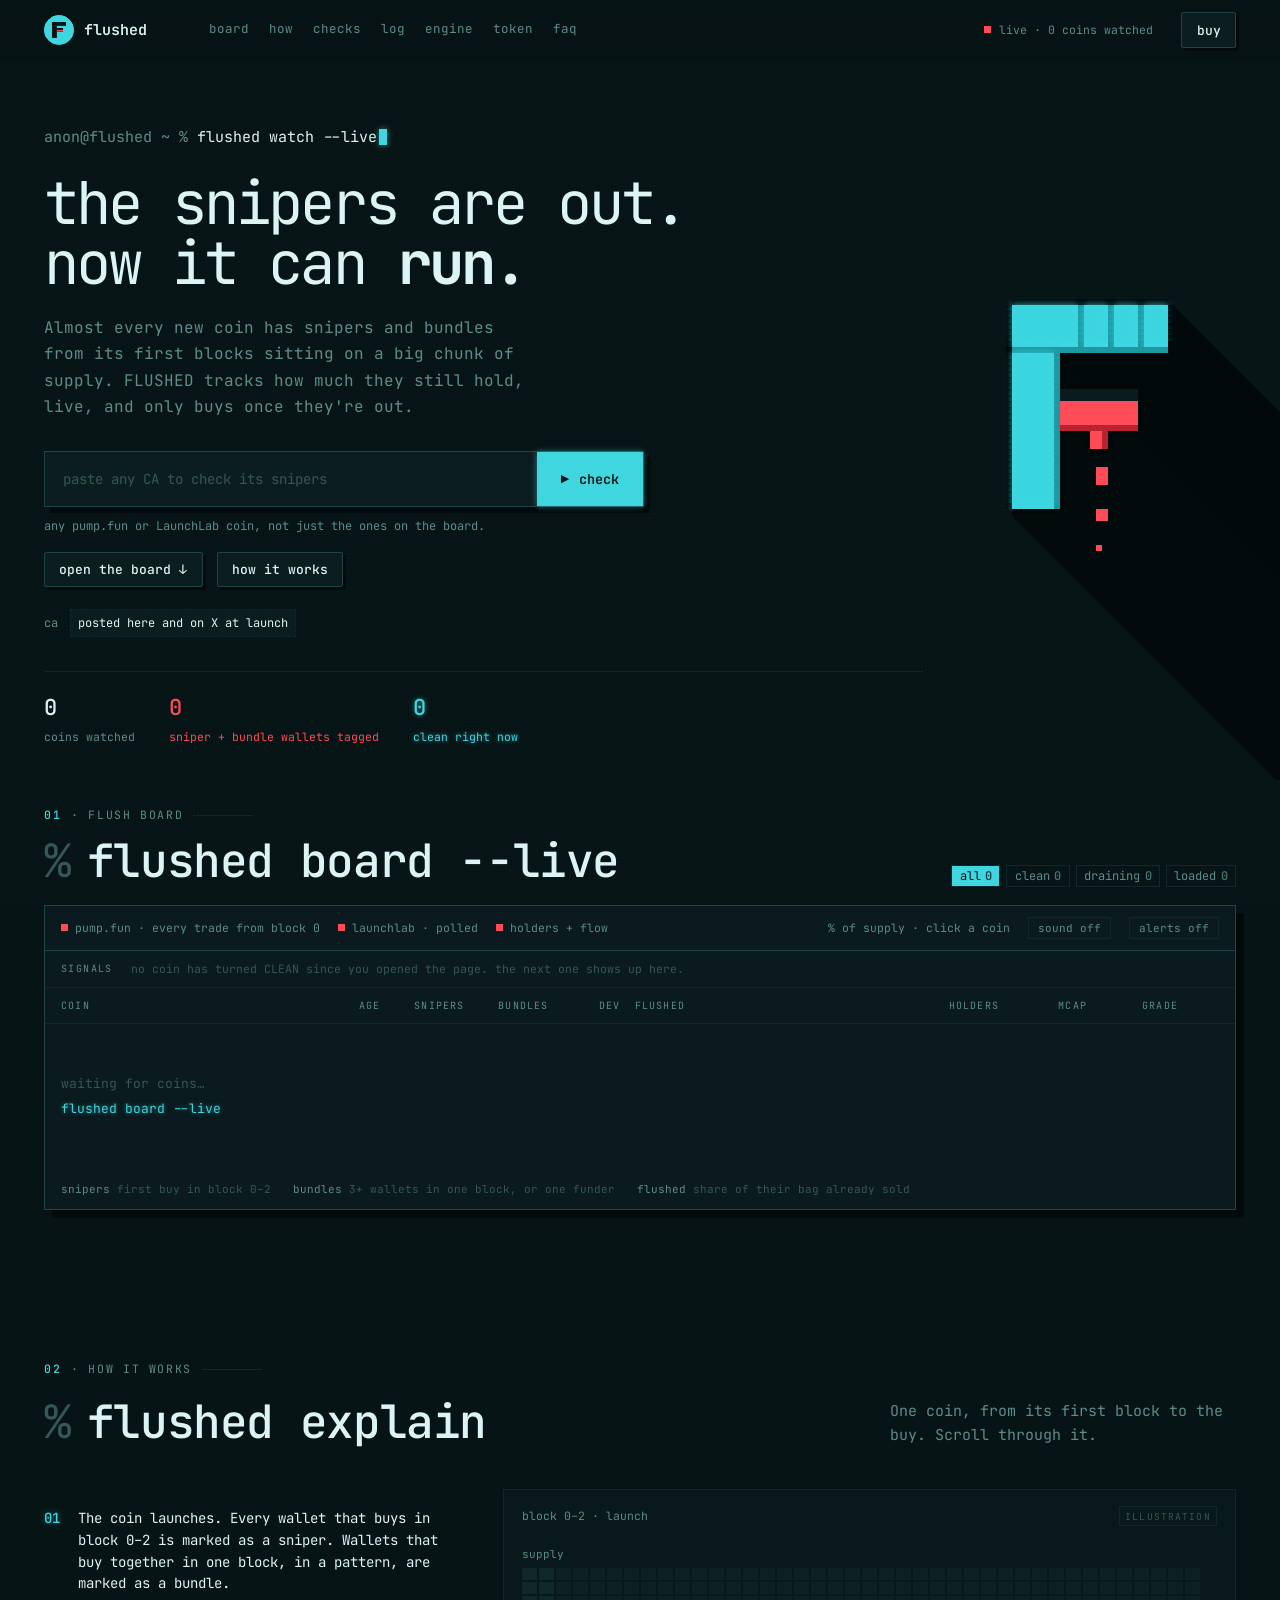
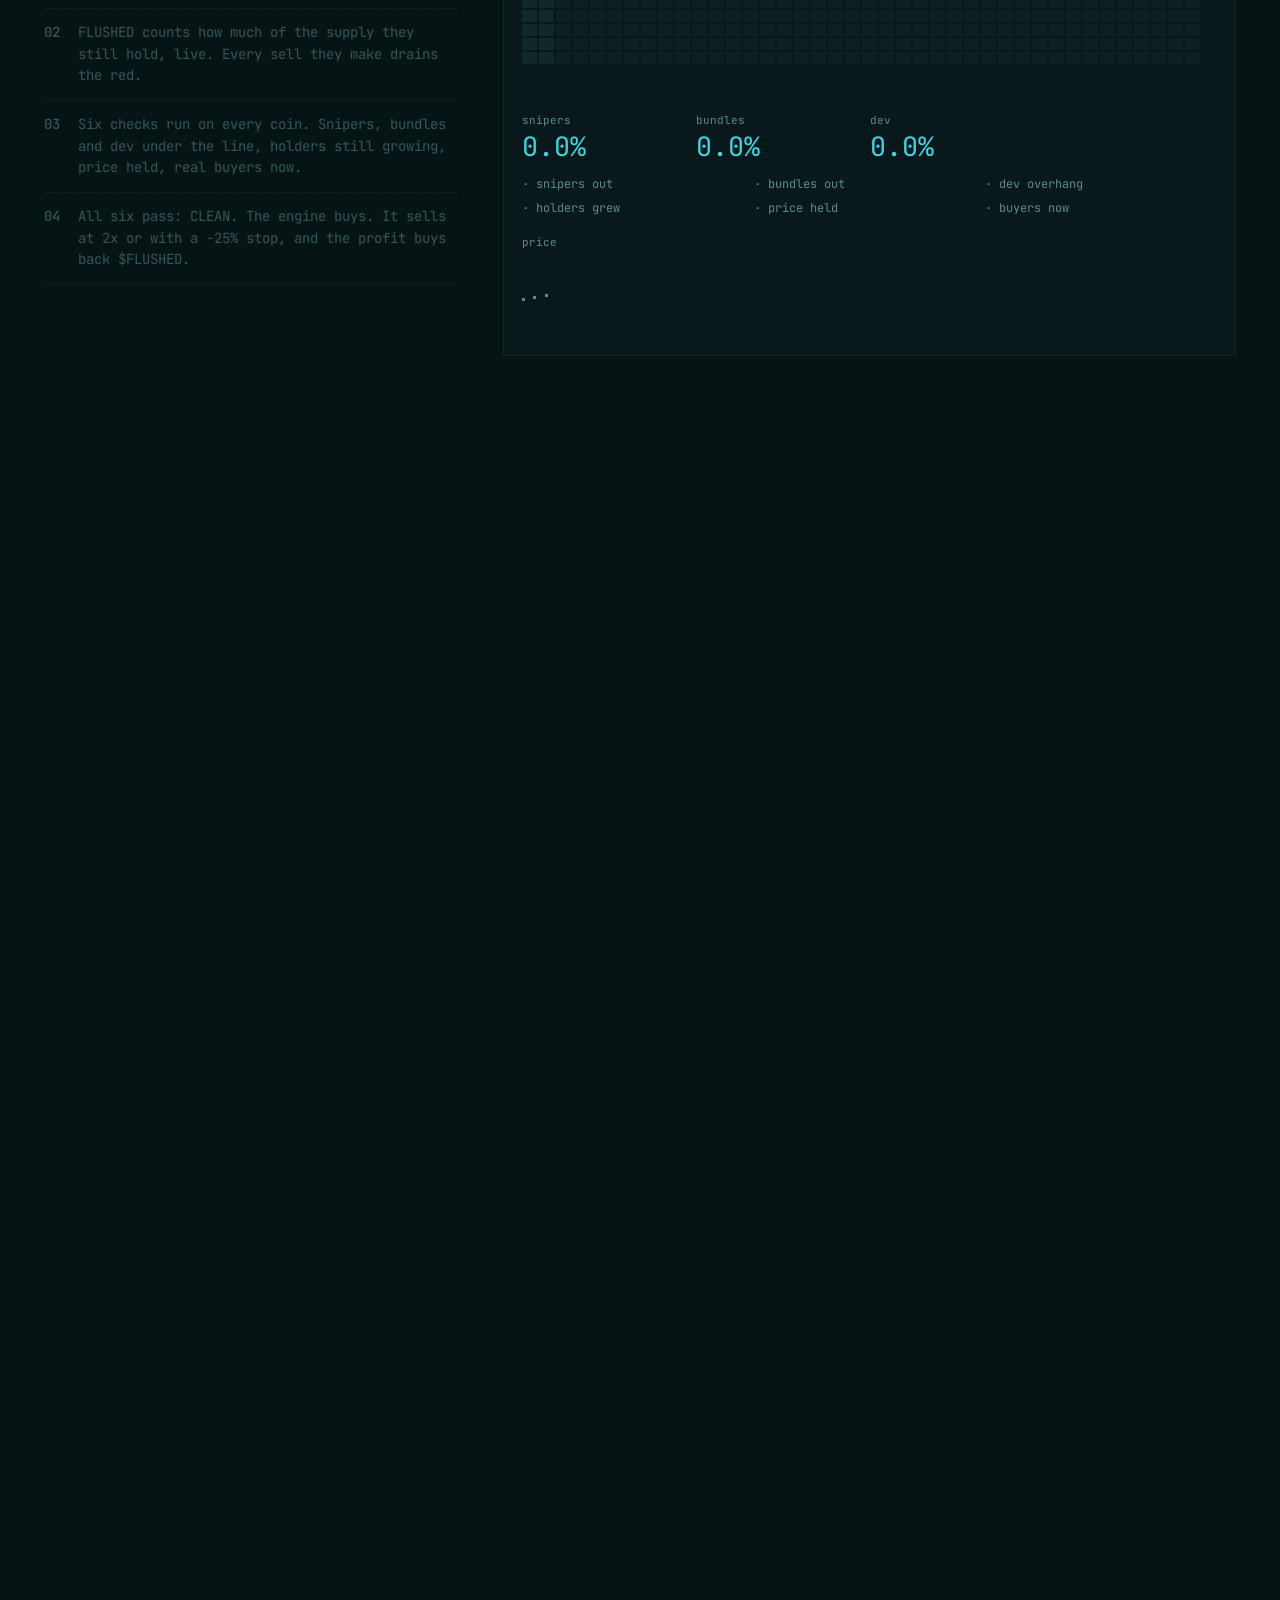
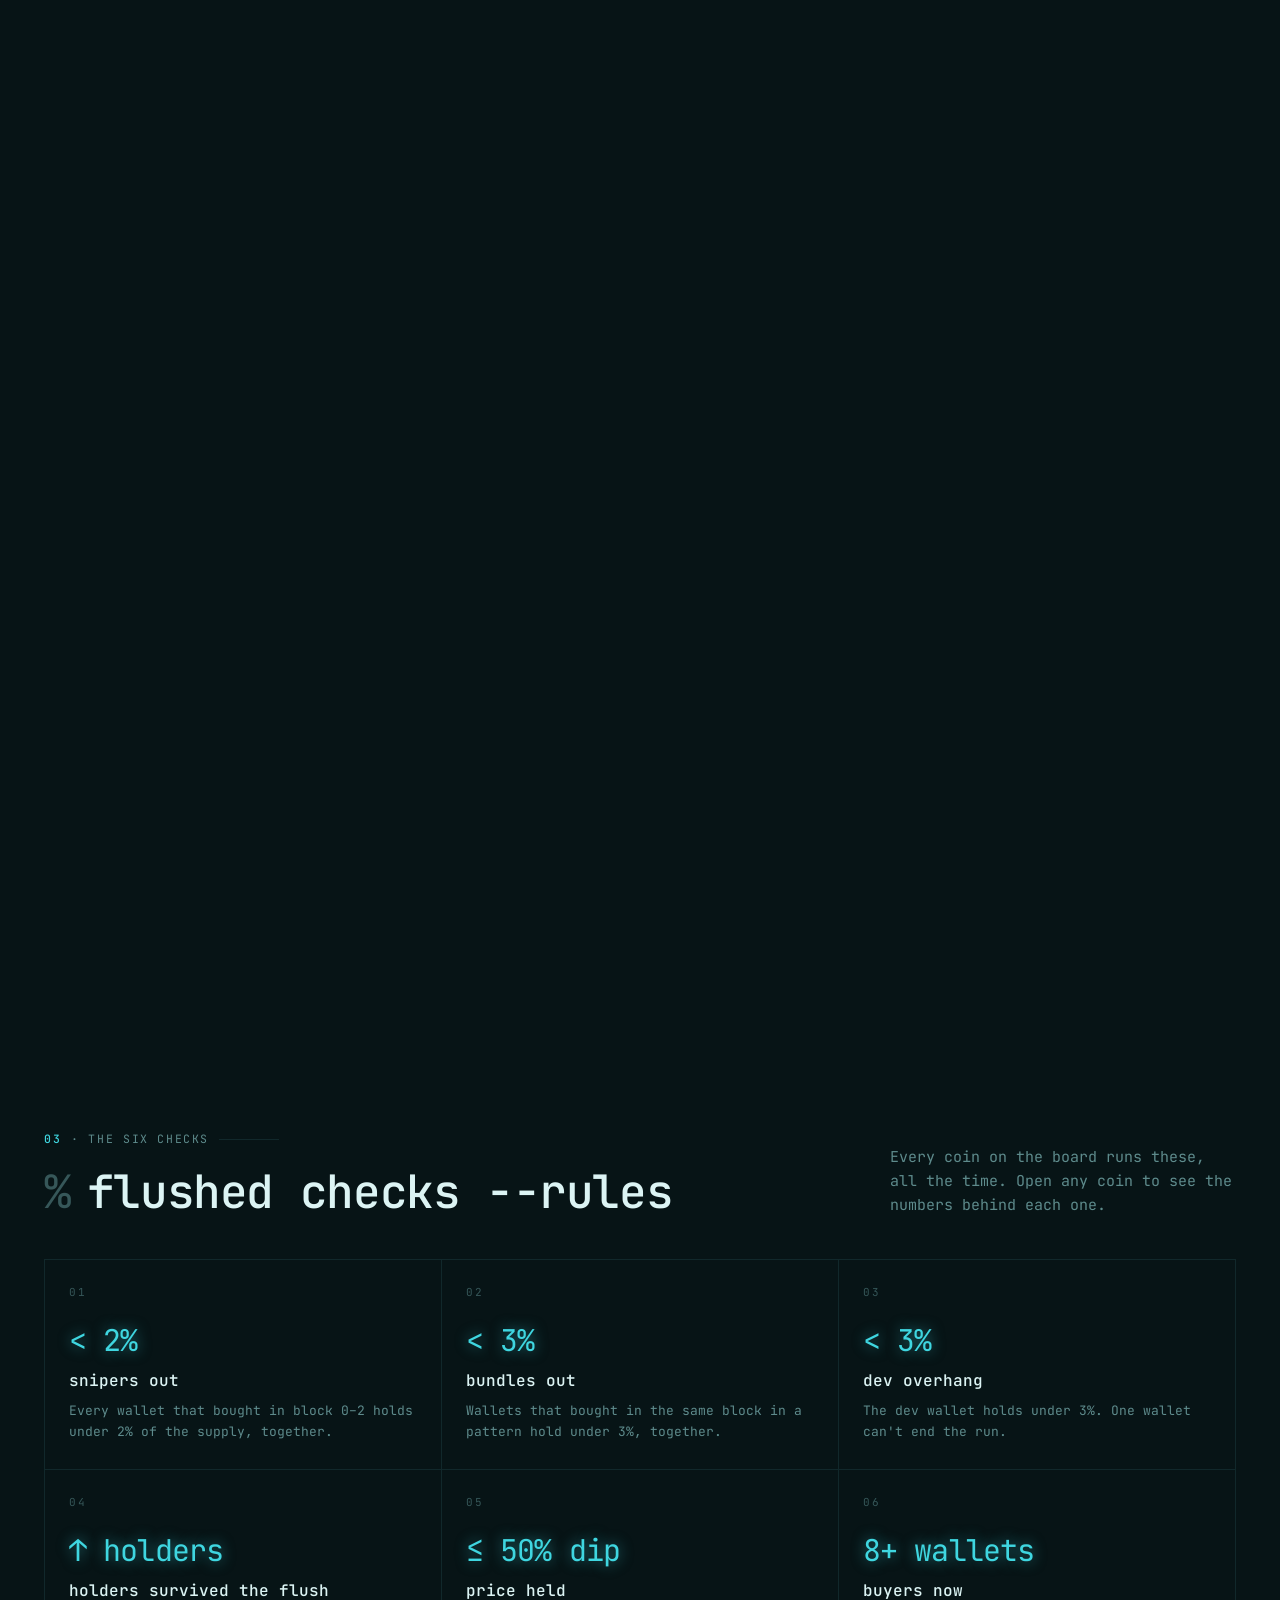
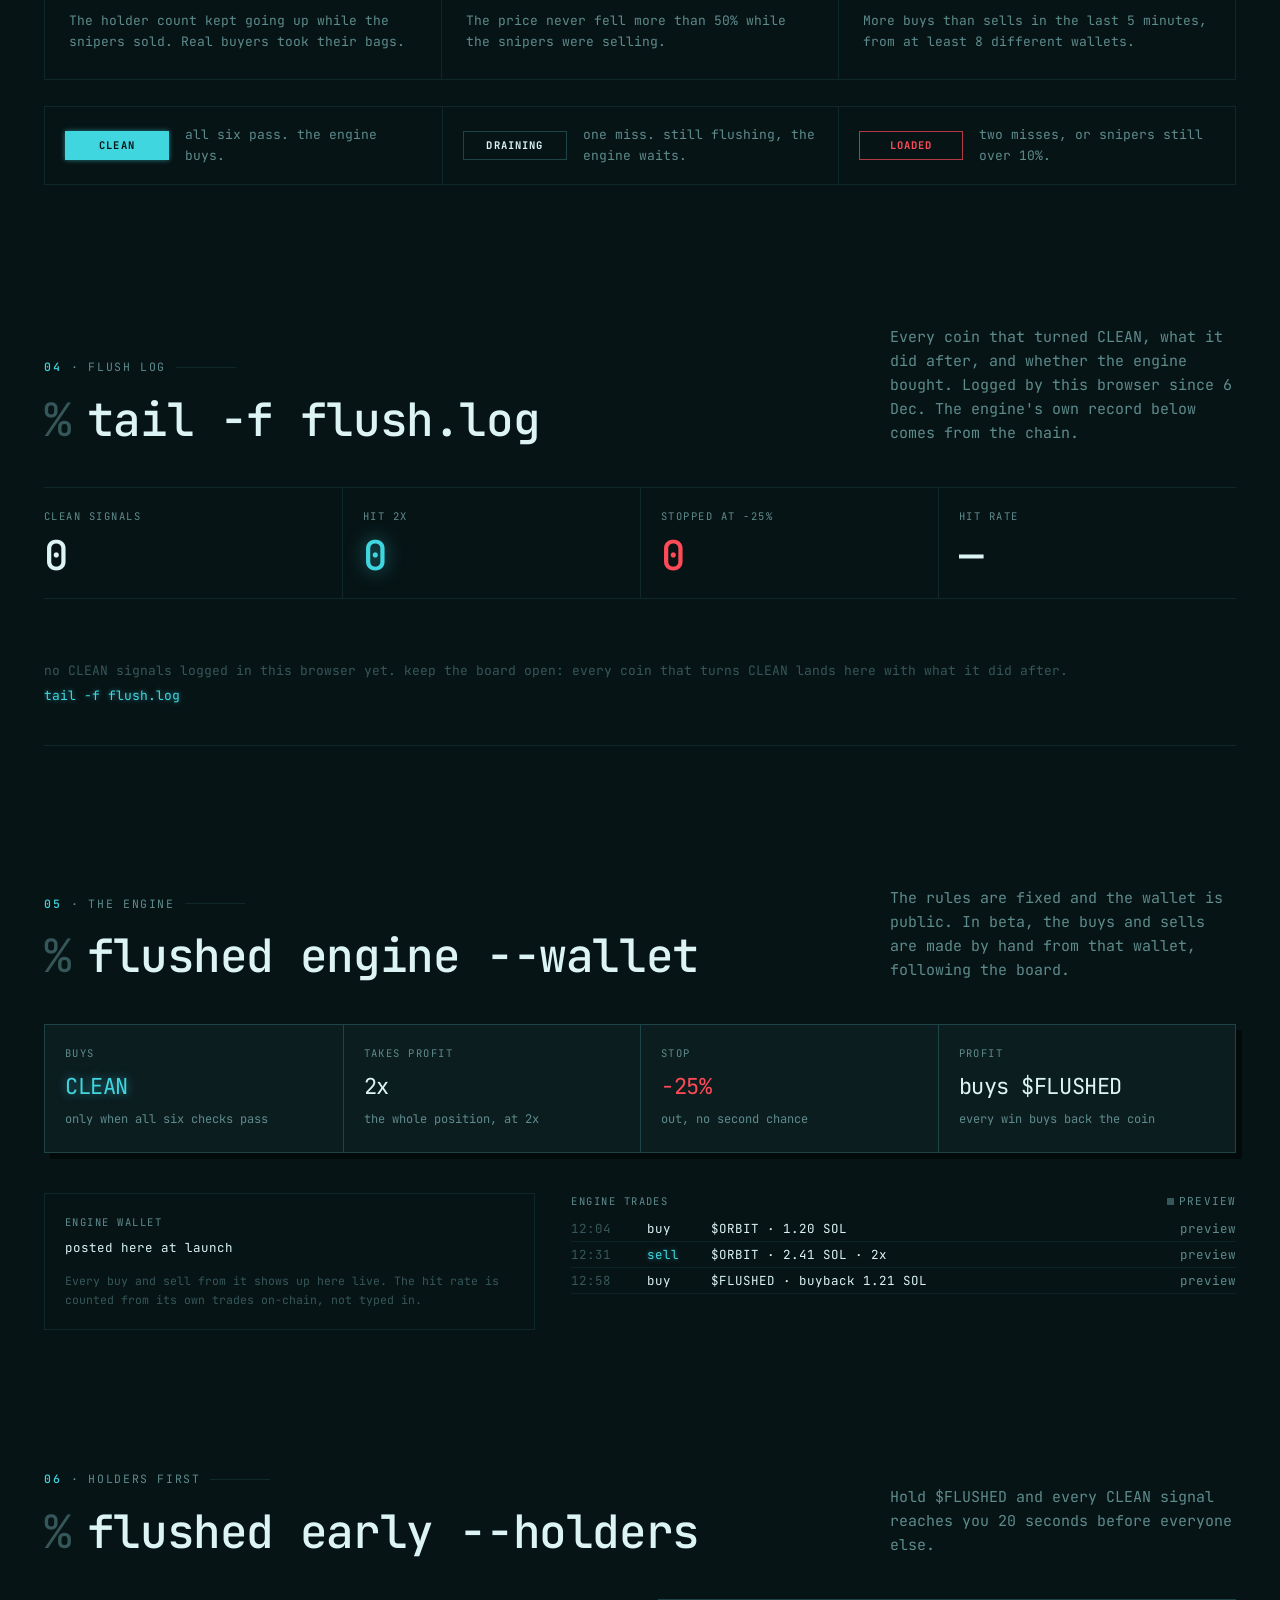
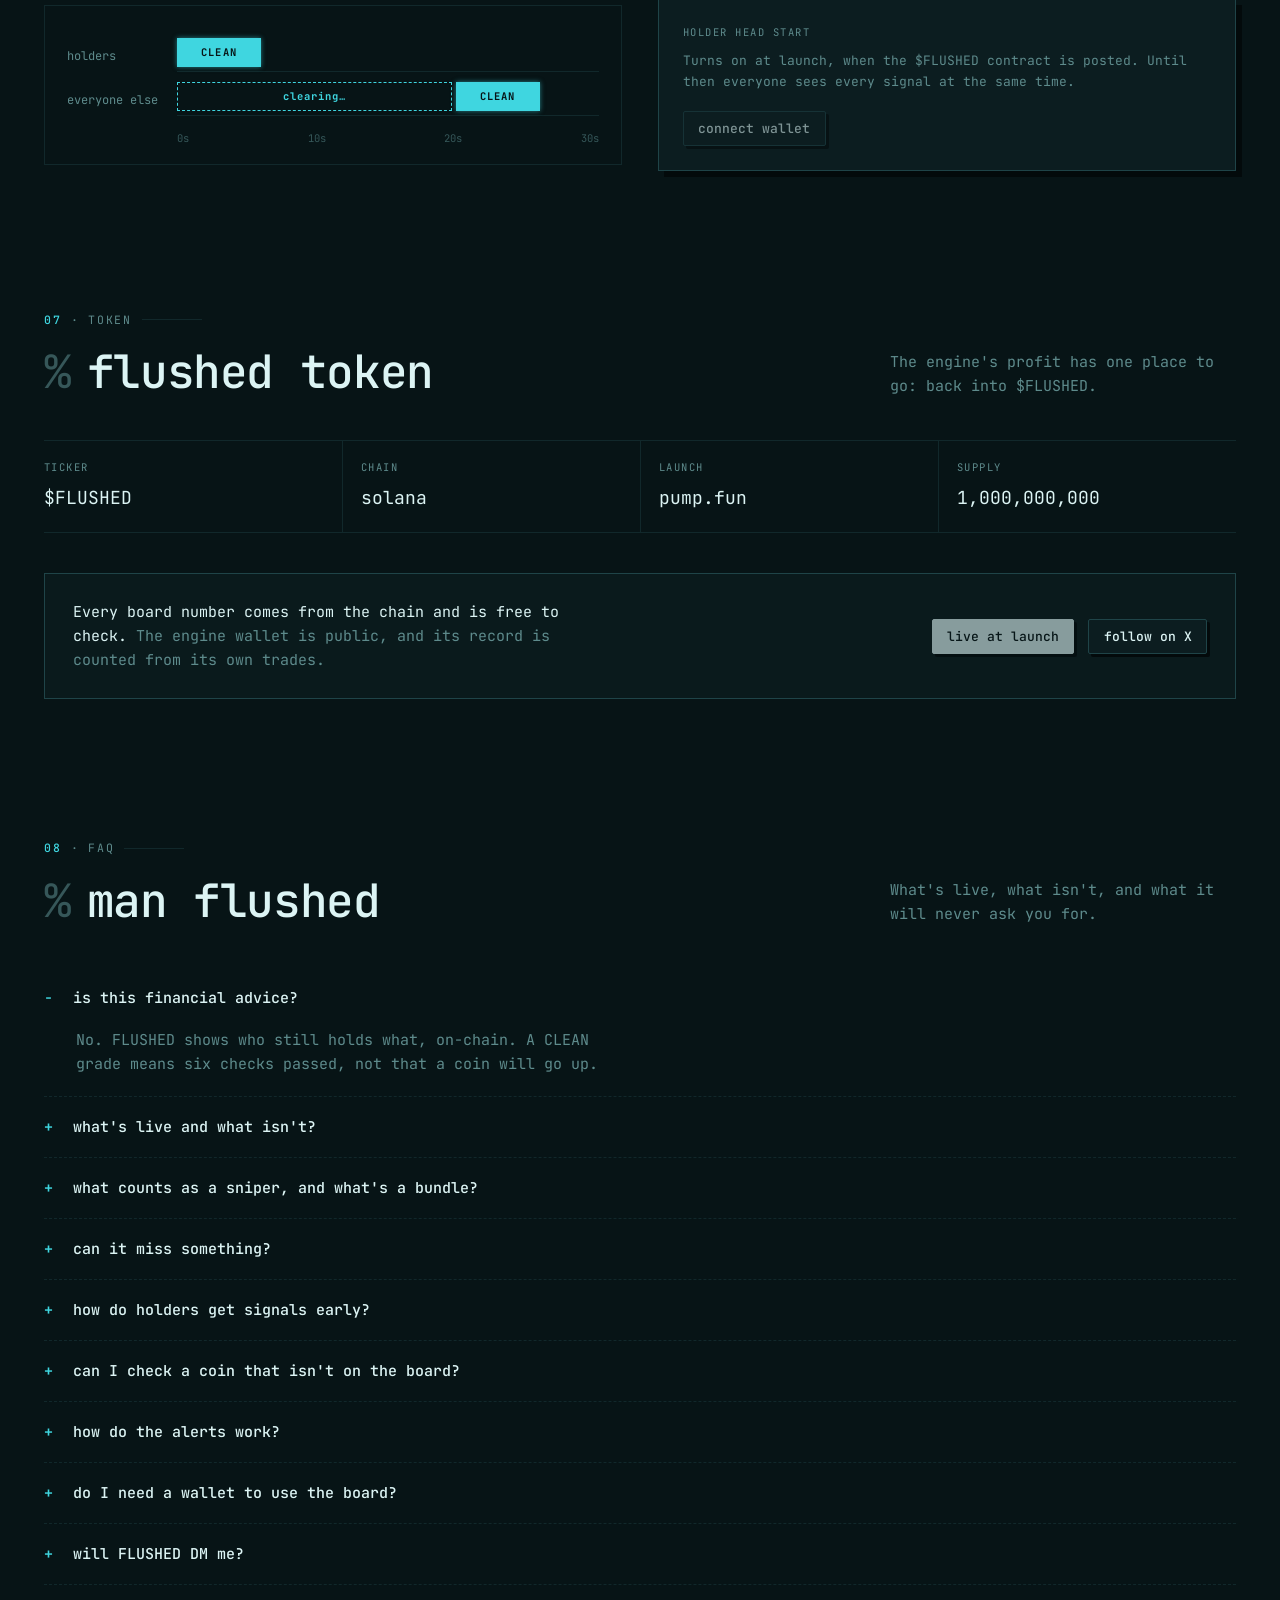
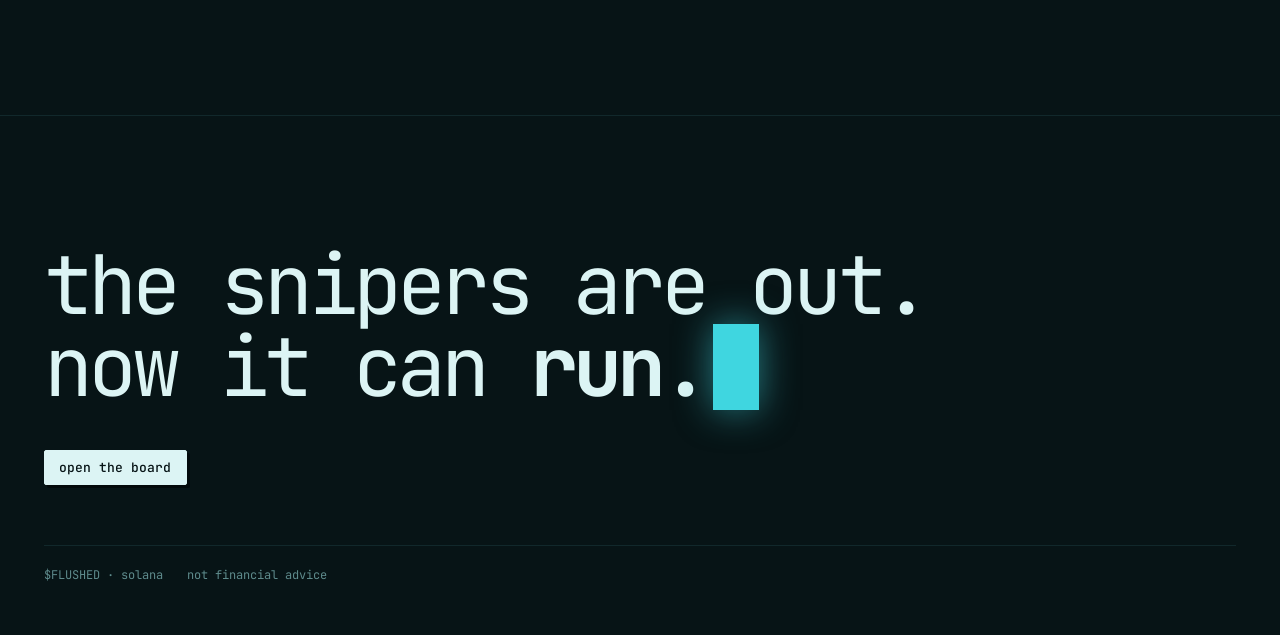
==== commit b7b8ae75: "Switch the site, favicon, og and launch image to the F mark Co-Authored-By: Claude Opus 5.5 <noreply" ====
--- a/src/index.src.html
+++ b/src/index.src.html
@@ -219,7 +219,7 @@
 /* share modal */
 .modal{position:fixed;inset:0;z-index:80;background:rgba(0,0,0,.72);display:flex;align-items:center;justify-content:center;padding:20px}
 .modal[hidden]{display:none!important}
-.modal .box{background:var(--paper);border:1.5px solid var(--line);box-shadow:10px 10px 0 var(--shadow);width:min(880px,100%);max-height:calc(100vh - 40px);overflow:auto;padding:20px}
+.modal .box{background:var(--paper);border:1.5px solid var(--line);box-shadow:10px 10px 0 var(--shadow);width:min(880px,100%);max-height:calc(100vh - 40px);overflow-y:auto;overflow-x:hidden;padding:20px}
 .modal .mh{display:flex;align-items:center;gap:12px;margin-bottom:14px;font-size:12px;color:var(--muted)} .modal .mh button{margin-left:auto;background:none;border:0;color:var(--muted);font:20px var(--mono);cursor:pointer;line-height:1}
 .modal canvas{display:block;width:100%;height:auto;border:1px solid var(--hair)}
 .modal .acts{display:flex;gap:10px;flex-wrap:wrap;margin-top:16px}
@@ -407,7 +407,7 @@
   x: "https://x.com/FlushedEngine",
   site: "",                                 // the domain on share cards, e.g. "flushedengine.fun". empty = the address the site is on
   engine: "",                               // the engine's public wallet. empty = "posted here at launch"
-  ticker: "$FLUSHED", object: "drain", theme: document.documentElement.dataset.theme,
+  ticker: "$FLUSHED", object: "fmono", theme: document.documentElement.dataset.theme,
   earlySeconds: 20,                         // holders see CLEAN this many seconds before everyone else
   R: { snipers: 2, bundles: 3, dev: 3, drop: 50, wallets: 8, loaded: 10, take: 2, stop: 25 },
   rpcWs: ["wss://solana-rpc.publicnode.com"],
@@ -1012,10 +1012,10 @@
 // ================= check any coin + links to a coin =================
 const srcTag = c => c.src === "pump" ? "pump" : c.lp || "lab";
 function setUrl(mint) { try { history.replaceState(null, "", mint ? "?c=" + mint : location.pathname); } catch {} }
-function openCoin(c, noScroll) {
+function openCoin(c, noScroll, instant) {
   openMint = c.mint; filter = "all"; $$("#filters .chip").forEach(x => x.classList.toggle("on", x.dataset.f === "all"));
   setUrl(c.mint); dirty = true; holdRender = false; render();
-  if (!noScroll) setTimeout(() => { const r = $(".brow.open"); if (r) scrollTo({ top: r.getBoundingClientRect().top + scrollY - 76, behavior: reduce ? "auto" : "smooth" }); }, 60);
+  if (!noScroll) setTimeout(() => { const r = $(".brow.open"); if (r) scrollTo({ top: r.getBoundingClientRect().top + scrollY - 76, behavior: reduce || instant ? "auto" : "smooth" }); }, 60);
 }
 async function checkCoin(raw) {
   const hint = $("#chkHint"), mint = (String(raw || "").match(/[1-9A-HJ-NP-Za-km-z]{32,44}/g) || [])[0];
@@ -1035,7 +1035,7 @@
     await earlyScan(c);
     for (let i = 0; i < 40 && !c.early && !c.dead; i++) await new Promise(r => setTimeout(r, 500));
     if (!c.early) { hint.textContent = "no trades found for that coin yet. try again in a minute."; hint.className = "hint err"; c.pinned = false; c.dead = true; return; }
-    hint.textContent = ""; openCoin(c);
+    hint.textContent = ""; openCoin(c, false, raw === DEEP);
   } catch (e) { hint.textContent = "couldn't reach the data right now. try again in a few seconds."; hint.className = "hint err"; }
 }
 $("#chkForm").onsubmit = e => { e.preventDefault(); checkCoin($("#chkIn").value); };
@@ -1098,9 +1098,9 @@
   x.setTransform(1, 0, 0, 1, 0, 0); x.imageSmoothingEnabled = false; x.textBaseline = "alphabetic"; x.textAlign = "left";
   x.fillStyle = T.bg; x.fillRect(0, 0, W, H);
   x.fillStyle = "rgba(220,244,244,.045)"; for (let yy = 14; yy < H; yy += 26) for (let xx = 14; xx < W; xx += 26) x.fillRect(xx, yy, 2, 2);
-  const left = m.took > .5 ? m.left : 0, lg = TK.OBJECTS.drain({ p: left > 0 ? Math.max(.15, left) : 0, fill: left > 0 ? 0 : 1, drips: left > 0 });
-  TK.draw(x, lg, { theme: T, cell: 3, x: 80, y: 58, shadow: false });
-  x.font = F(30, 700); x.fillStyle = T.ink; x.fillText("flushed", 80 + lg.w * 3 + 20, 58 + 36);
+  const left = m.took > .5 ? m.left : 0;
+  TK.tile(x, 84, { x: 80, y: 40 });
+  x.font = F(30, 700); x.fillStyle = T.ink; x.fillText("flushed", 80 + 84 + 22, 58 + 34);
   x.font = F(20); x.fillStyle = T.muted; x.textAlign = "right"; x.fillText("flush report · " + new Date().toISOString().slice(0, 16).replace("T", " ") + " UTC", W - 80, 58 + 34); x.textAlign = "left";
   // ticker
   const sym = "$" + (c.sym || short(c.mint)); let fs = 104; x.font = F(fs, 700); while (x.measureText(sym).width > 860 && fs > 44) { fs -= 4; x.font = F(fs, 700); }
@@ -1197,17 +1197,16 @@
 else { $("#buy").removeAttribute("href"); $("#buy").textContent = "live at launch"; $("#buy").style.opacity = .6; }
 $("#xlink").href = CONFIG.x; $("#xlink").target = "_blank";
 
-{ const g = TK.OBJECTS[CONFIG.object]({ p: .45 }), c = $("#logo"), k = 2;
-  c.width = g.w * k; c.height = g.h * k; TK.draw(c.getContext("2d"), g, { theme: T, cell: k, x: 0, y: 0, shadow: false });
-  c.style.width = Math.round(26 * g.w / g.h) + "px"; }
+{ const c = $("#logo"), n = Math.max(64, Math.round(30 * (devicePixelRatio || 1))); c.width = c.height = n; const x = c.getContext("2d"); x.imageSmoothingEnabled = false; TK.tile(x, n);
+  c.style.width = c.style.height = "30px"; }
 
 // hero: the bar drains, then fills back up clean. shadow on its own canvas, drawn once.
 const HERO = { cell: 0, ox: 0, oy: 0 };
 function heroLayout() {
   const hero = $("#hero"), bg = $("#heroBg"), d = devicePixelRatio || 1, r = hero.getBoundingClientRect(), a = $("#heroVis").getBoundingClientRect();
   bg.width = r.width * d; bg.height = r.height * d; const x = bg.getContext("2d"); x.scale(d, d);
-  const g = TK.OBJECTS.drain({ p: 1 }), cell = Math.max(3, Math.floor(Math.min(a.width * .9 / g.w, a.height * .8 / g.h)));
-  HERO.cell = cell; HERO.ox = Math.round((a.width - g.w * cell) * .45); HERO.oy = Math.round((a.height - g.h * cell) * .3);
+  const g = TK.OBJECTS[CONFIG.object]({ p: 1 }), cell = Math.max(3, Math.floor(Math.min(a.width * .9 / g.w, a.height * .86 / g.h)));
+  HERO.cell = cell; HERO.ox = Math.round((a.width - g.w * cell) * .5); HERO.oy = Math.round((a.height - g.h * cell) * .45);
   // the long shadow only; the object is drawn every frame on the foreground canvas
   const sil = document.createElement("canvas"); sil.width = g.w * cell; sil.height = g.h * cell; const sc = sil.getContext("2d"); sc.fillStyle = T.shadow;
   for (let yy = 0; yy < g.h; yy++) for (let xx = 0; xx < g.w; xx++) if (g.get(xx, yy)) sc.fillRect(xx * cell, yy * cell, cell, cell);
@@ -1220,7 +1219,7 @@
   if (!force && step === heroLast) return; heroLast = step;
   const p = t < 1.5 ? 1 : t < 6 ? Math.max(0, 1 - (t - 1.5) / 4.5) : 0, fill = t < 6.4 ? 0 : t < 8.4 ? (t - 6.4) / 2 : 1;
   const fg = $("#heroFg"), d = devicePixelRatio || 1, x = fg.getContext("2d"); x.setTransform(d, 0, 0, d, 0, 0); x.imageSmoothingEnabled = false; x.clearRect(0, 0, fg.width, fg.height);
-  const g = TK.OBJECTS.drain({ p: Math.round(p * 8) / 8, fill: Math.round(fill * 8) / 8, drips: t < 6.4 });
+  const g = TK.OBJECTS[CONFIG.object]({ p: Math.round(p * 7) / 7, fill: Math.round(fill * 7) / 7, drips: t < 6.4 });
   TK.draw(x, g, { theme: T, cell: HERO.cell, x: HERO.ox, y: HERO.oy, shadow: false });
 }
 heroLayout(); addEventListener("resize", () => { heroLayout(); howDraw(); }); document.fonts.ready.then(heroLayout);
--- a/src/site.css
+++ b/src/site.css
@@ -27,7 +27,7 @@
 .top.solid{border-bottom-color:var(--hair)}
 .top .wrap{display:flex;align-items:center;gap:28px;height:62px}
 .brand{display:flex;align-items:center;gap:10px;font-weight:600;text-decoration:none;font-size:15px}
-.brand canvas{width:26px;height:26px;image-rendering:pixelated}
+.brand canvas{width:30px;height:30px;image-rendering:pixelated;border-radius:50%}
 .nav{display:flex;gap:20px;margin:0 auto;font-size:12.5px}
 .nav a{color:var(--muted);text-decoration:none;padding:6px 0;border-bottom:2px solid transparent}
 .nav a:hover{color:var(--ink)} .nav a.on{color:var(--ink);border-bottom-color:var(--accent)}
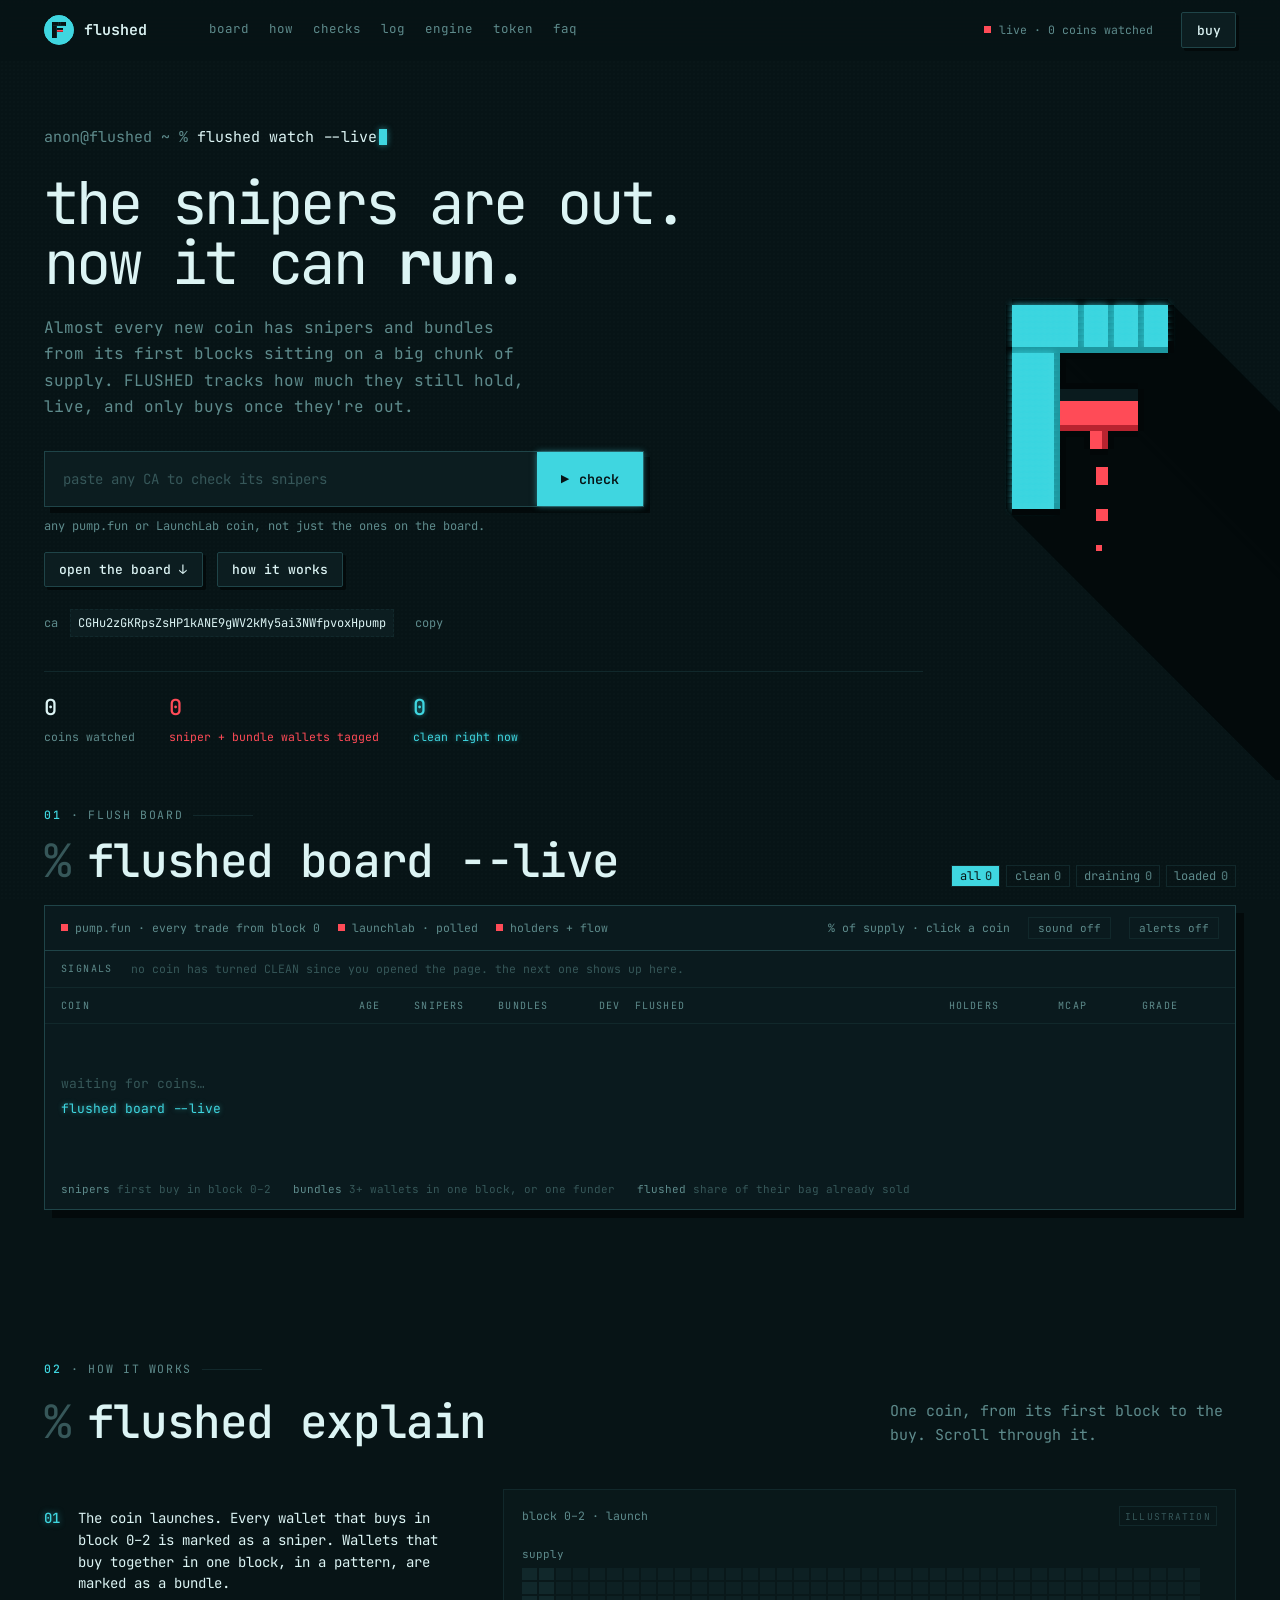
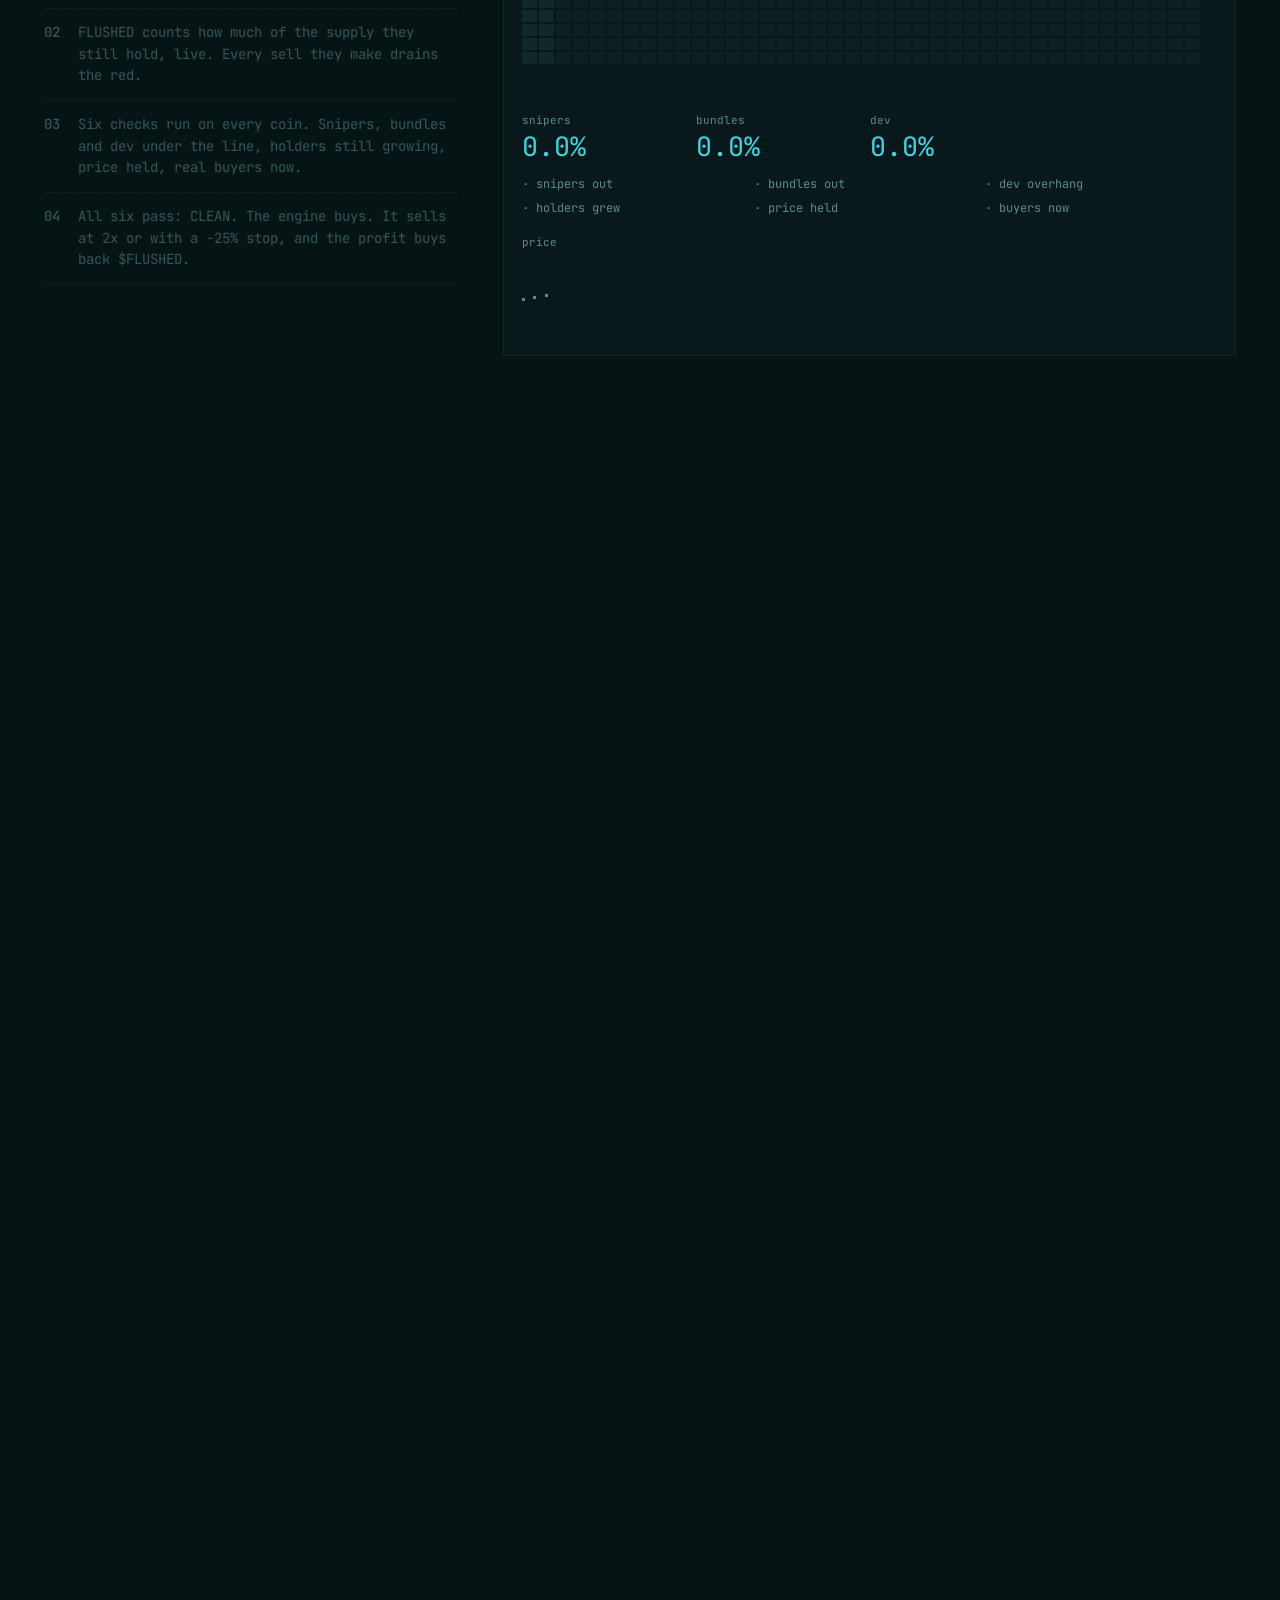
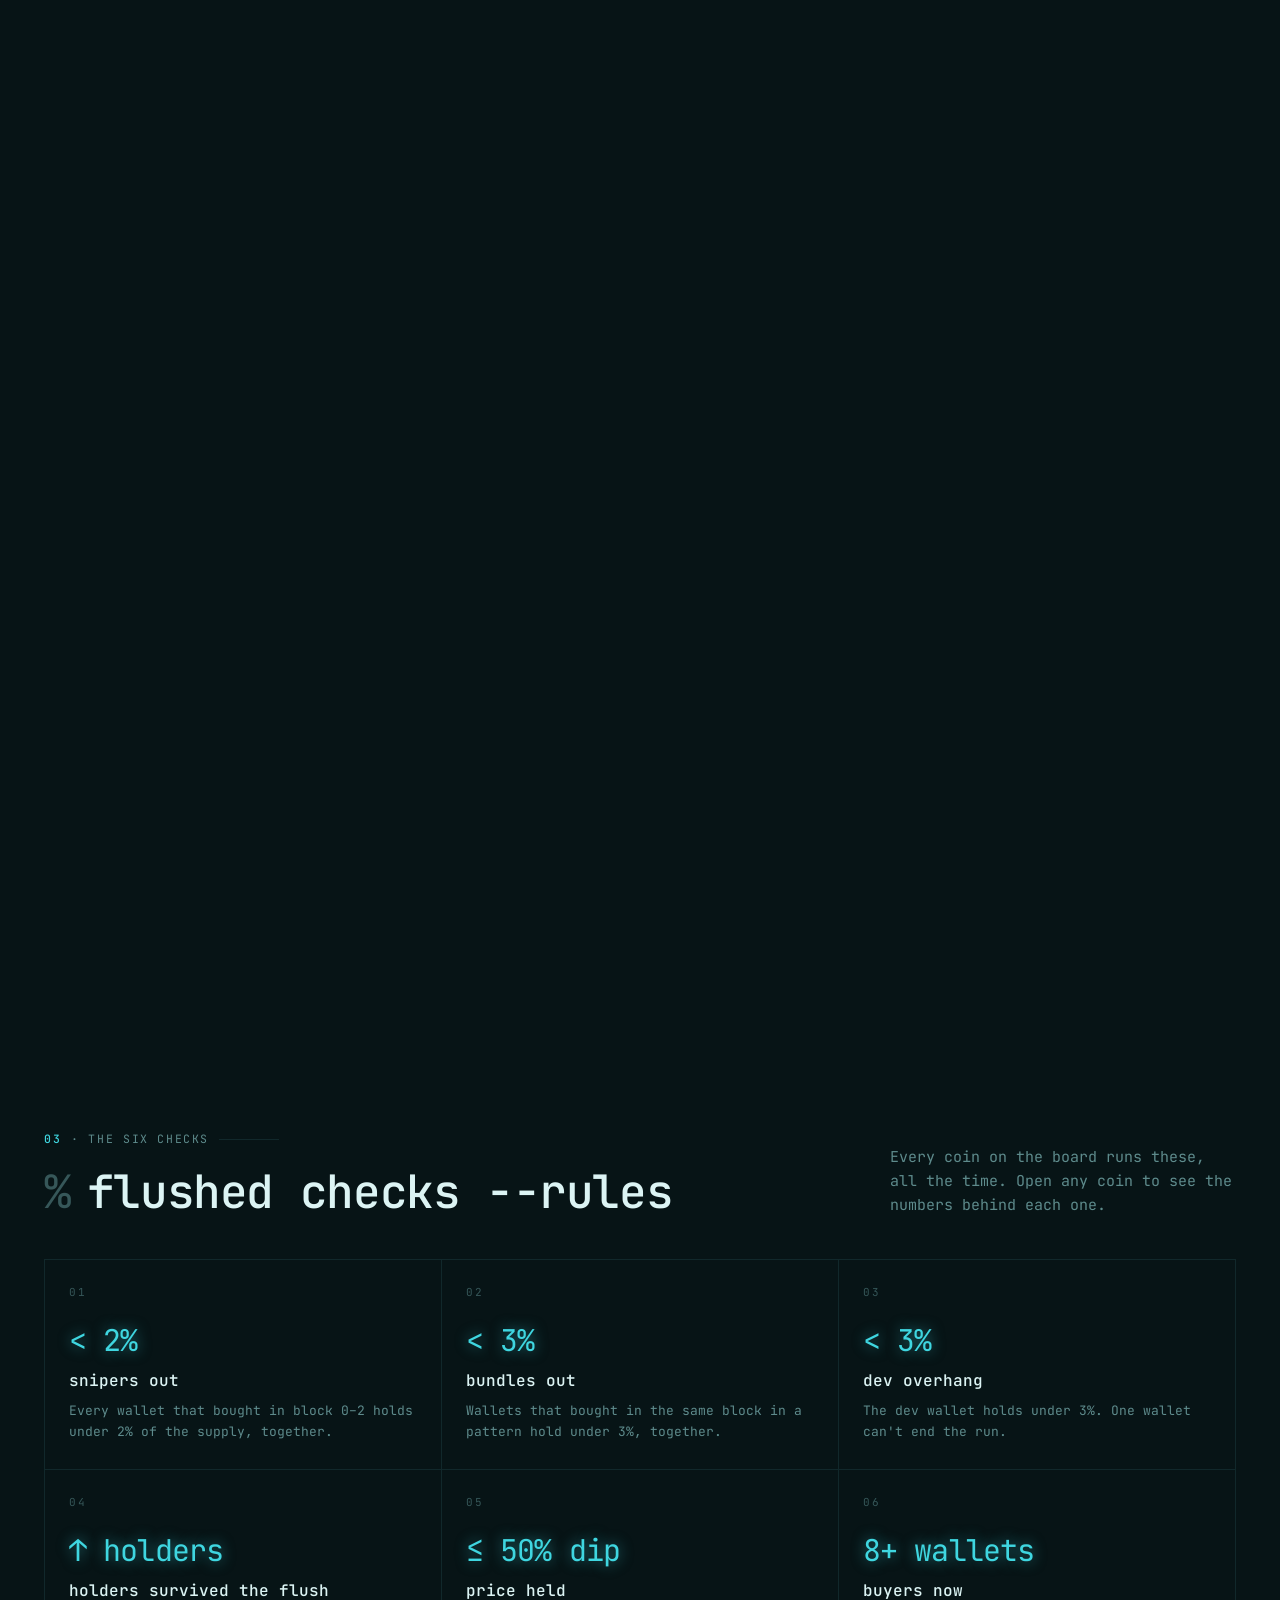
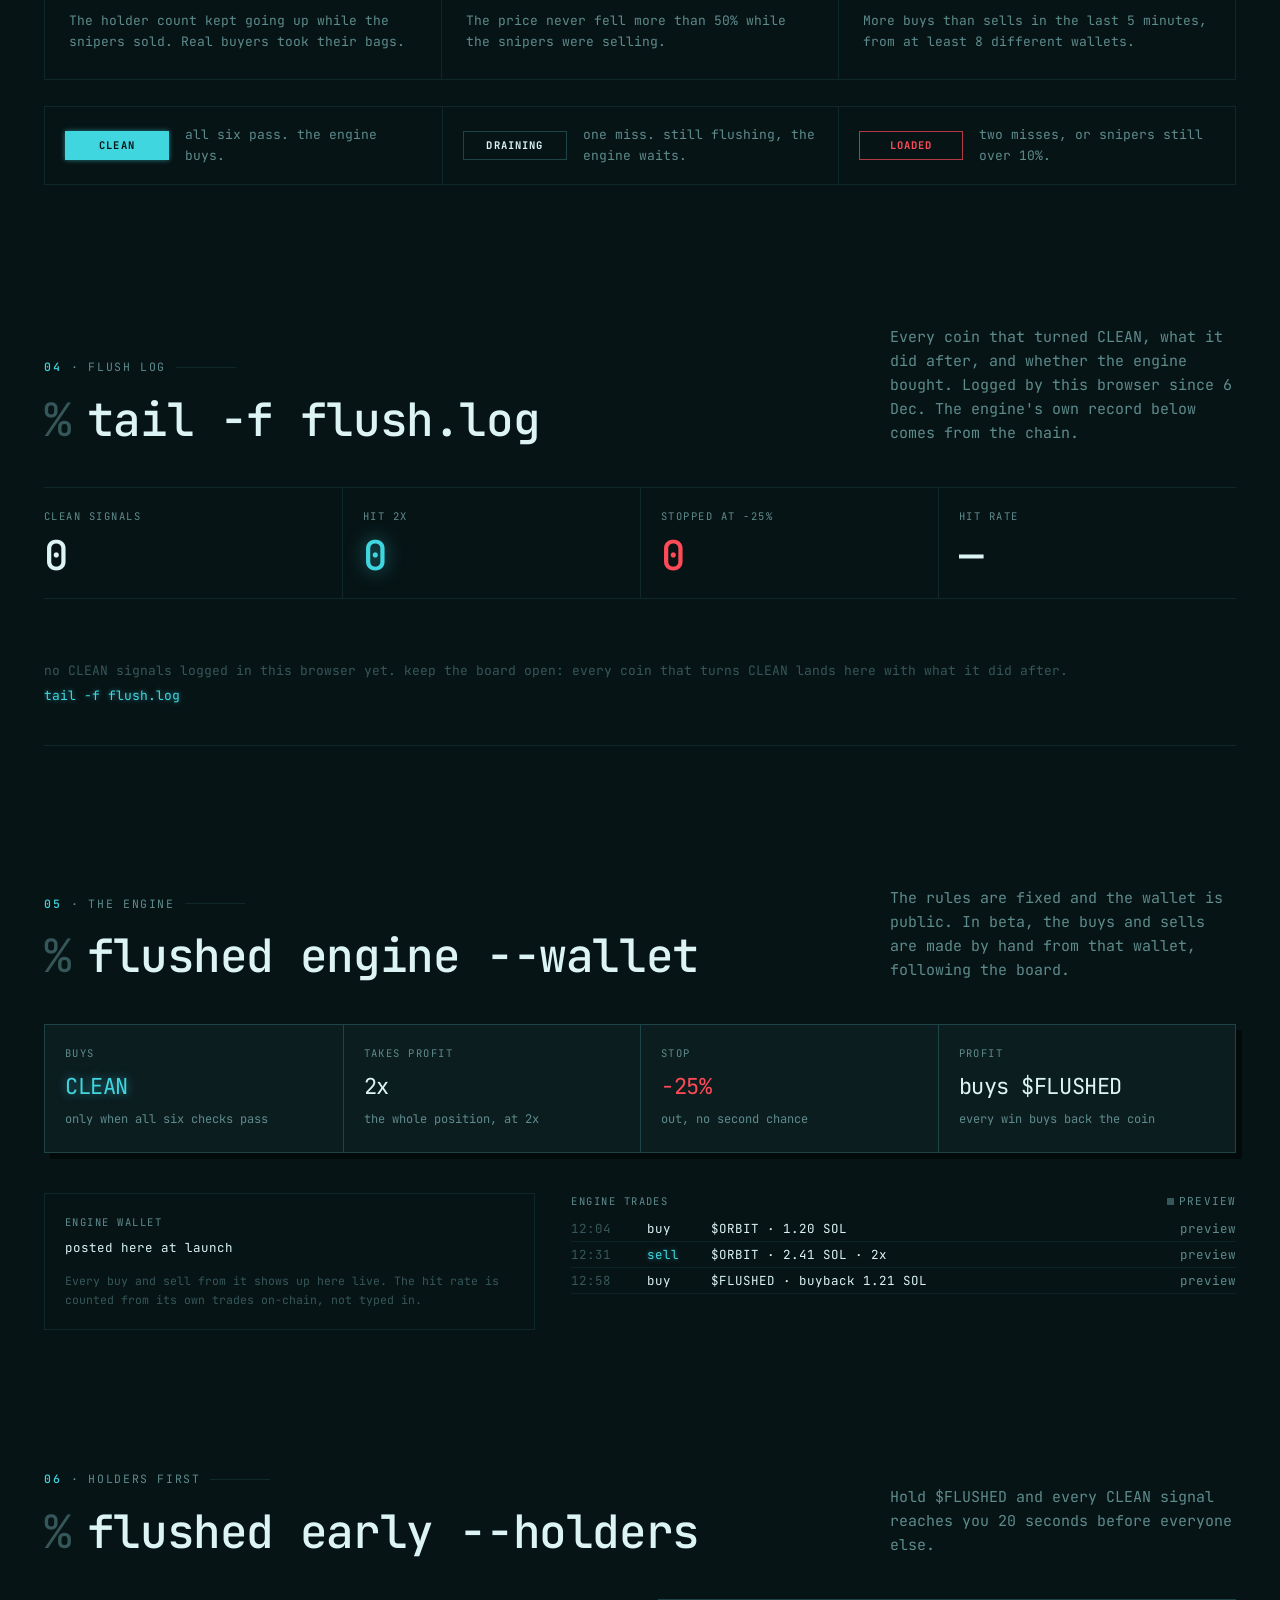
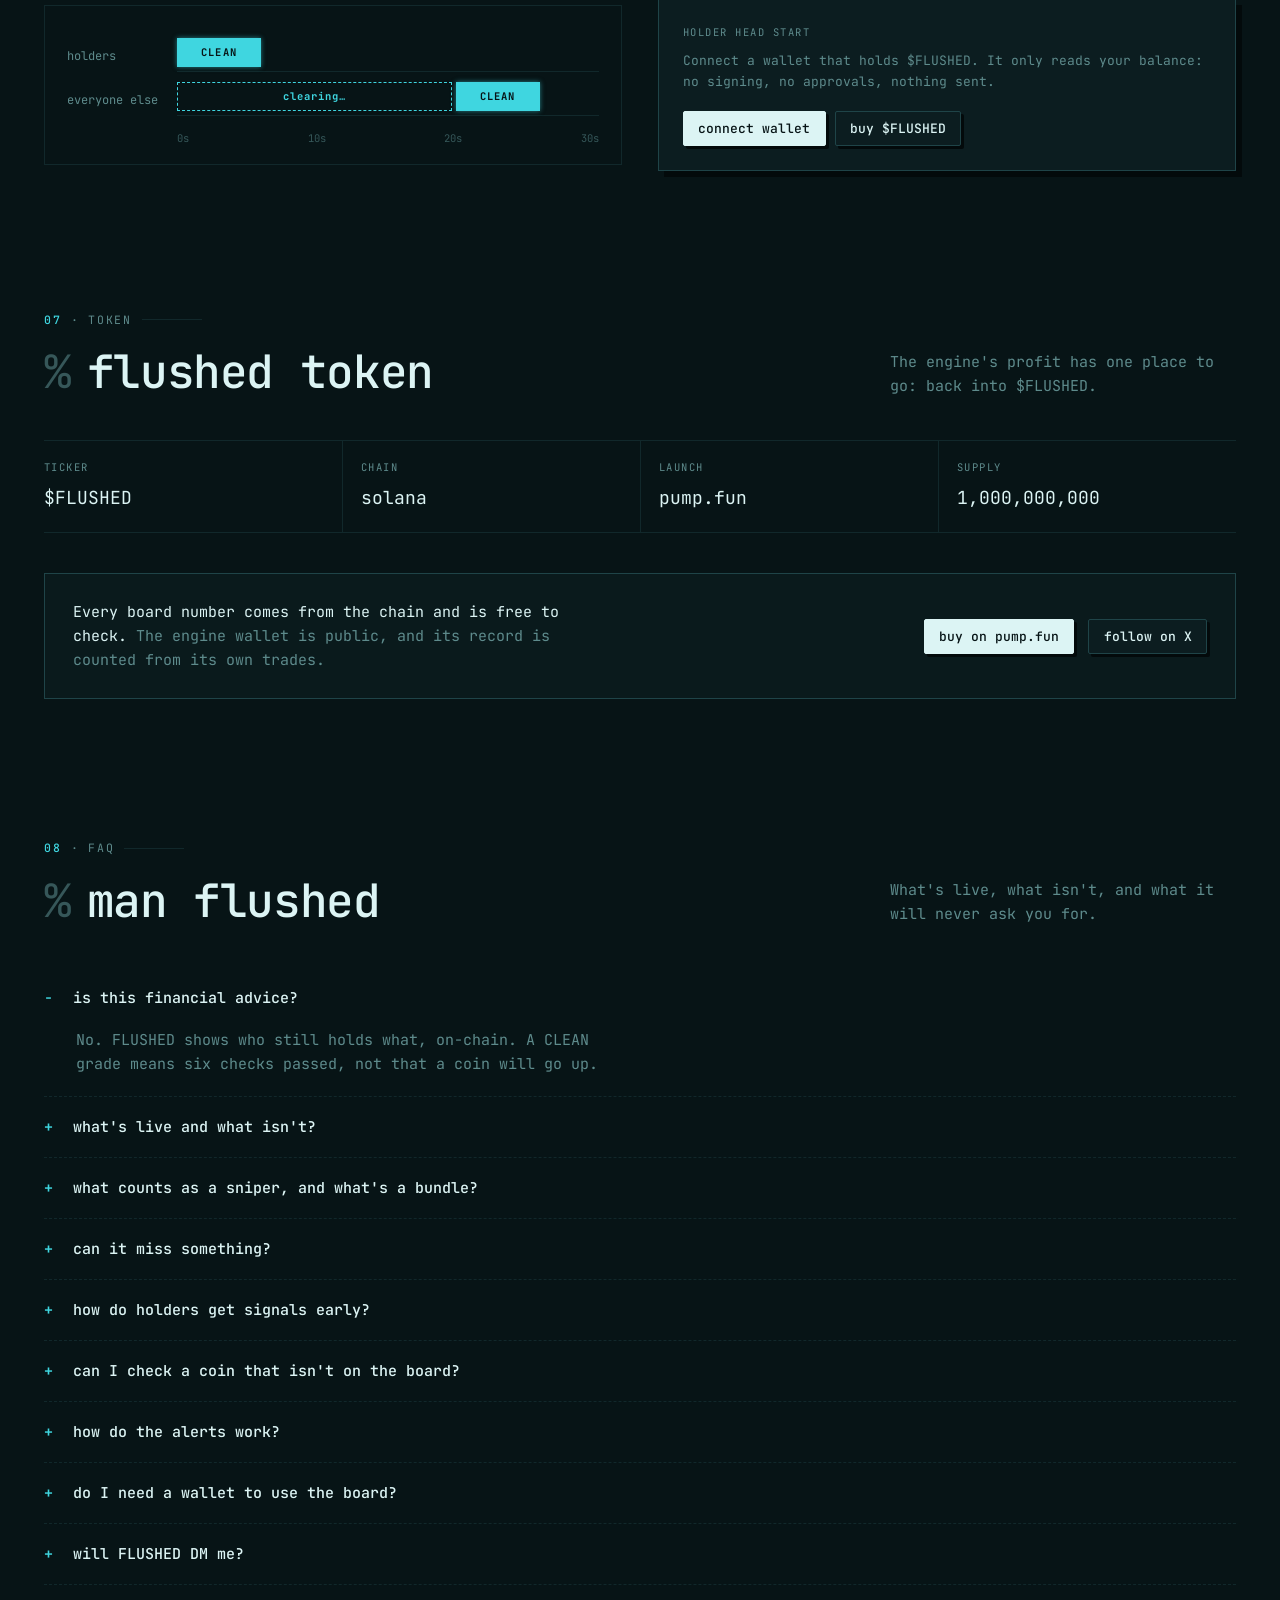
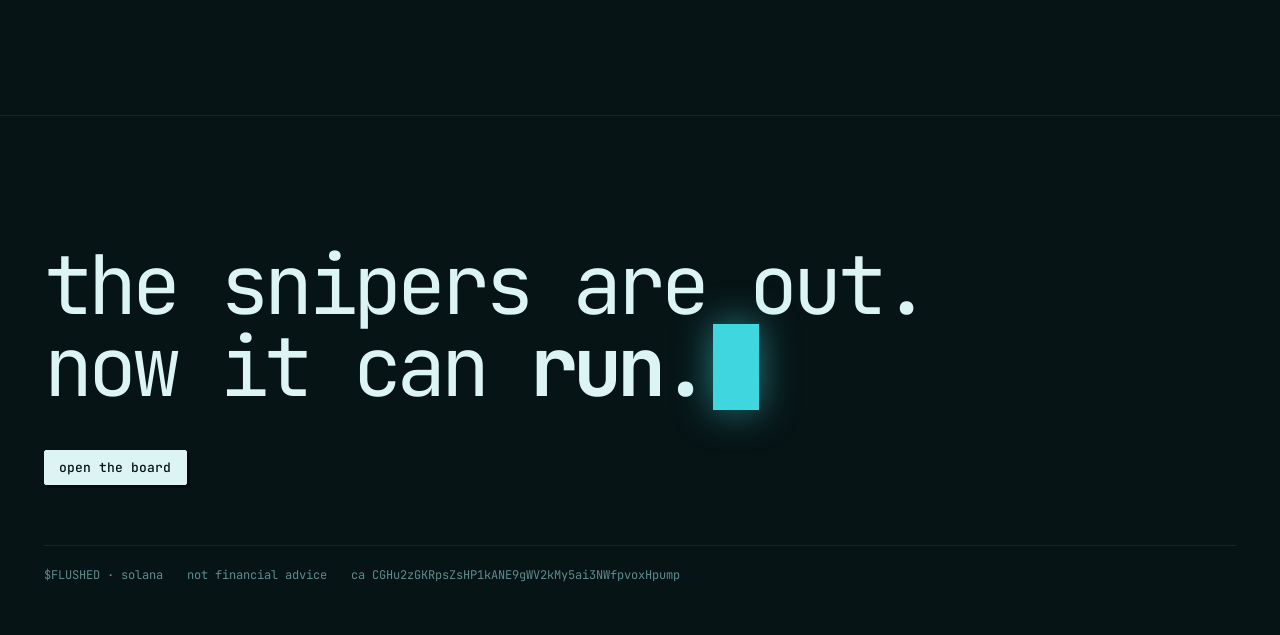
==== commit 7cdeb51a: "Add the $FLUSHED contract address to the site Co-Authored-By: Claude Opus 5.5 <noreply@anthropic.com" ====
--- a/src/index.src.html
+++ b/src/index.src.html
@@ -172,7 +172,7 @@
   .brow{grid-template-columns:minmax(120px,1.3fr) 64px 64px 54px minmax(110px,1.3fr) 108px} .brow .c-age,.brow .c-hold,.brow .c-mcap{display:none}
 }
 @media (max-width:860px){
-  .hero3{padding:34px 0 20px} .hero3 .wrap{grid-template-columns:1fr} .hero3 .vis{height:200px;order:-1}
+  .hero3{padding:34px 0 20px} .hero3 .wrap{grid-template-columns:minmax(0,1fr)} .hero3 .vis{height:200px;order:-1}
   .top .live{display:none} .top .btn{margin-left:auto}
   .brow{grid-template-columns:1fr 92px;grid-template-areas:"sym gr" "mt mt" "nums nums";gap:8px 12px;padding:12px 14px;min-height:0}
   .brow.h{display:none} .brow .c-sym{grid-area:sym} .brow .c-gr{grid-area:gr} .brow .c-mt{grid-area:mt}
@@ -403,7 +403,7 @@
 <script>
 // ================= CONFIG =================
 const CONFIG = {
-  ca: "",                                   // $FLUSHED mint. empty = "posted here and on X at launch", holder head start off
+  ca: "CGHu2zGKRpsZsHP1kANE9gWV2kMy5ai3NWfpvoxHpump", // $FLUSHED mint. empty = "posted here and on X at launch", holder head start off
   x: "https://x.com/FlushedEngine",
   site: "",                                 // the domain on share cards, e.g. "flushedengine.fun". empty = the address the site is on
   engine: "",                               // the engine's public wallet. empty = "posted here at launch"
--- a/src/site.css
+++ b/src/site.css
@@ -55,8 +55,8 @@
 .hero h1 b{font-weight:700}
 .hero .lede{color:var(--muted);max-width:44ch;font-size:15.5px}
 .ctas{display:flex;gap:14px;flex-wrap:wrap;margin-top:30px}
-.ca{display:flex;align-items:center;gap:12px;margin-top:22px;font-size:12px;color:var(--muted)}
-.ca code{color:var(--ink);background:var(--paper);border:1px dashed var(--hair);padding:.3em .6em;font-family:var(--mono);max-width:100%;overflow:hidden;text-overflow:ellipsis;white-space:nowrap}
+.ca{display:flex;align-items:center;gap:12px;margin-top:22px;font-size:12px;color:var(--muted);max-width:100%;min-width:0}
+.ca code{color:var(--ink);background:var(--paper);border:1px dashed var(--hair);padding:.3em .6em;font-family:var(--mono);max-width:100%;min-width:0;overflow:hidden;text-overflow:ellipsis;white-space:nowrap}
 .hero-vis{position:relative;height:440px}
 .hero-vis canvas.obj{position:absolute;inset:0;width:100%;height:100%}
 .hero-vis .term{position:absolute;right:0;bottom:12px;width:min(330px,80%)}
